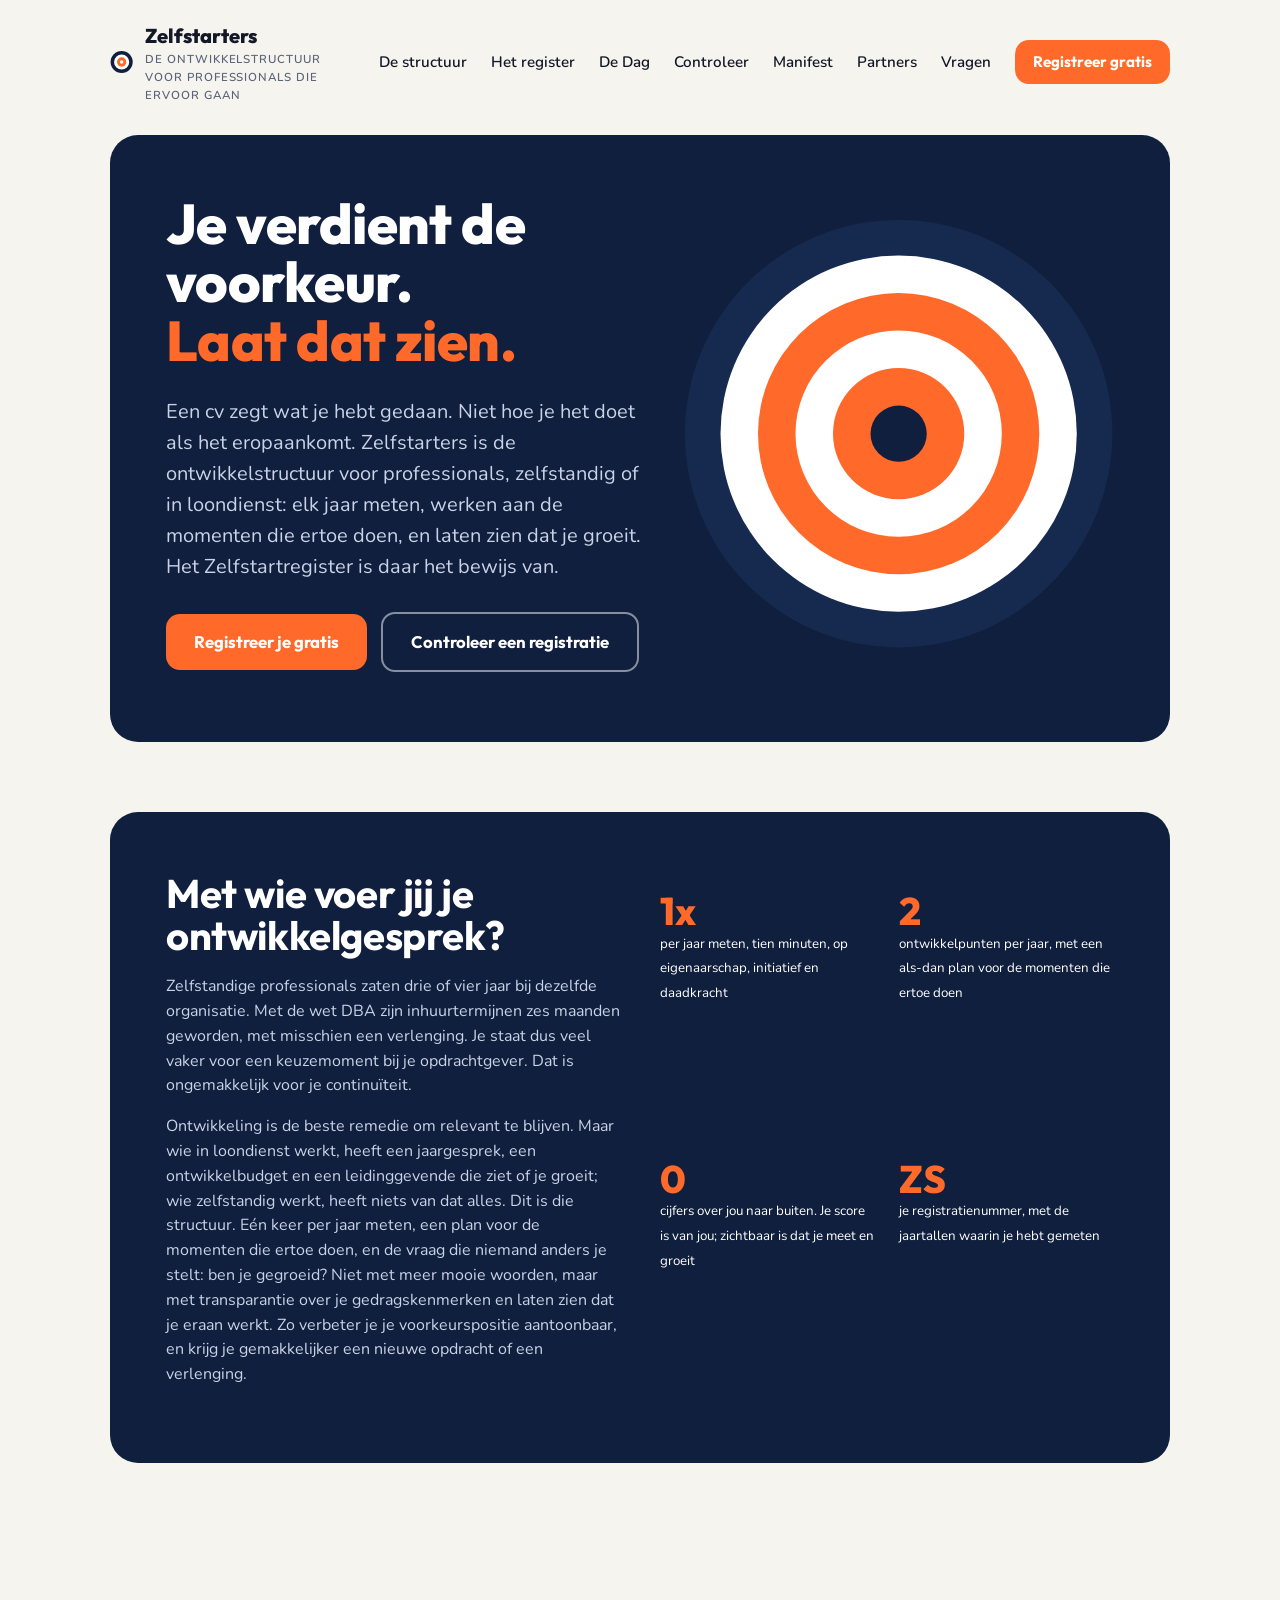
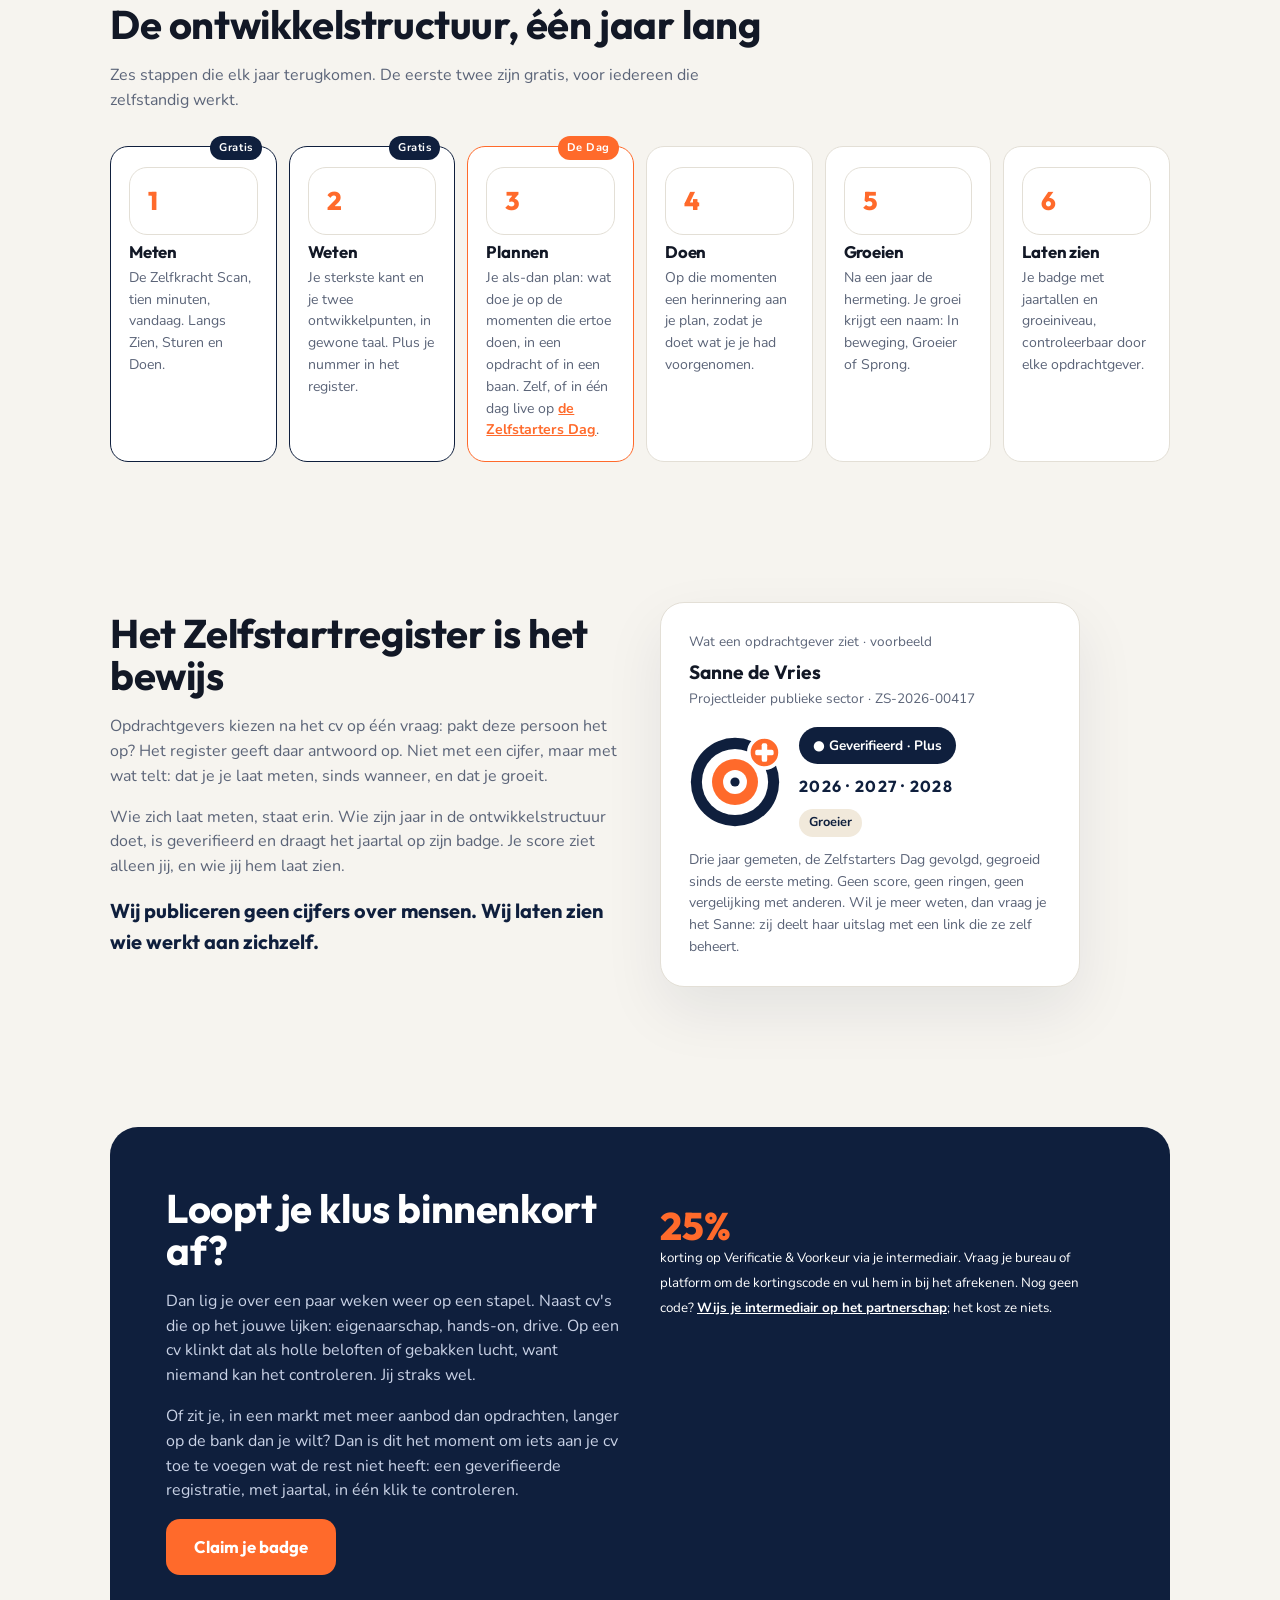
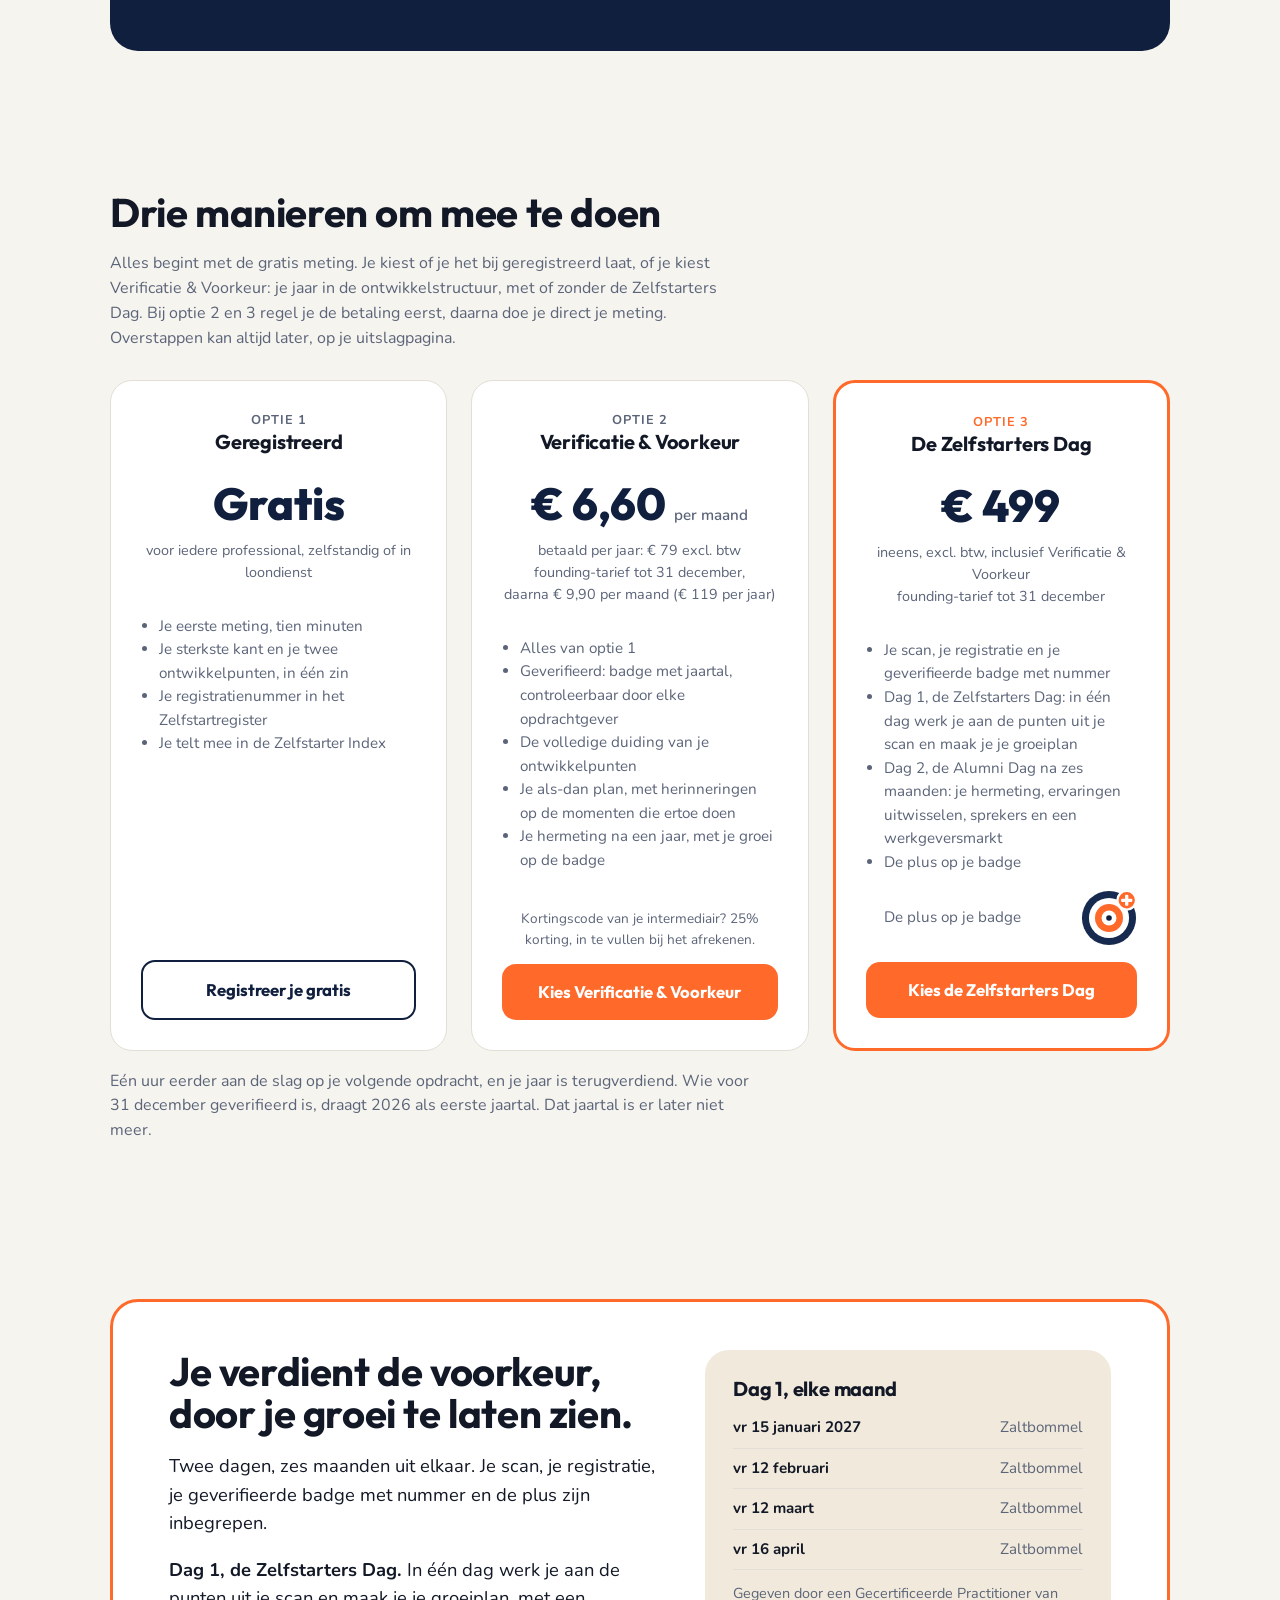
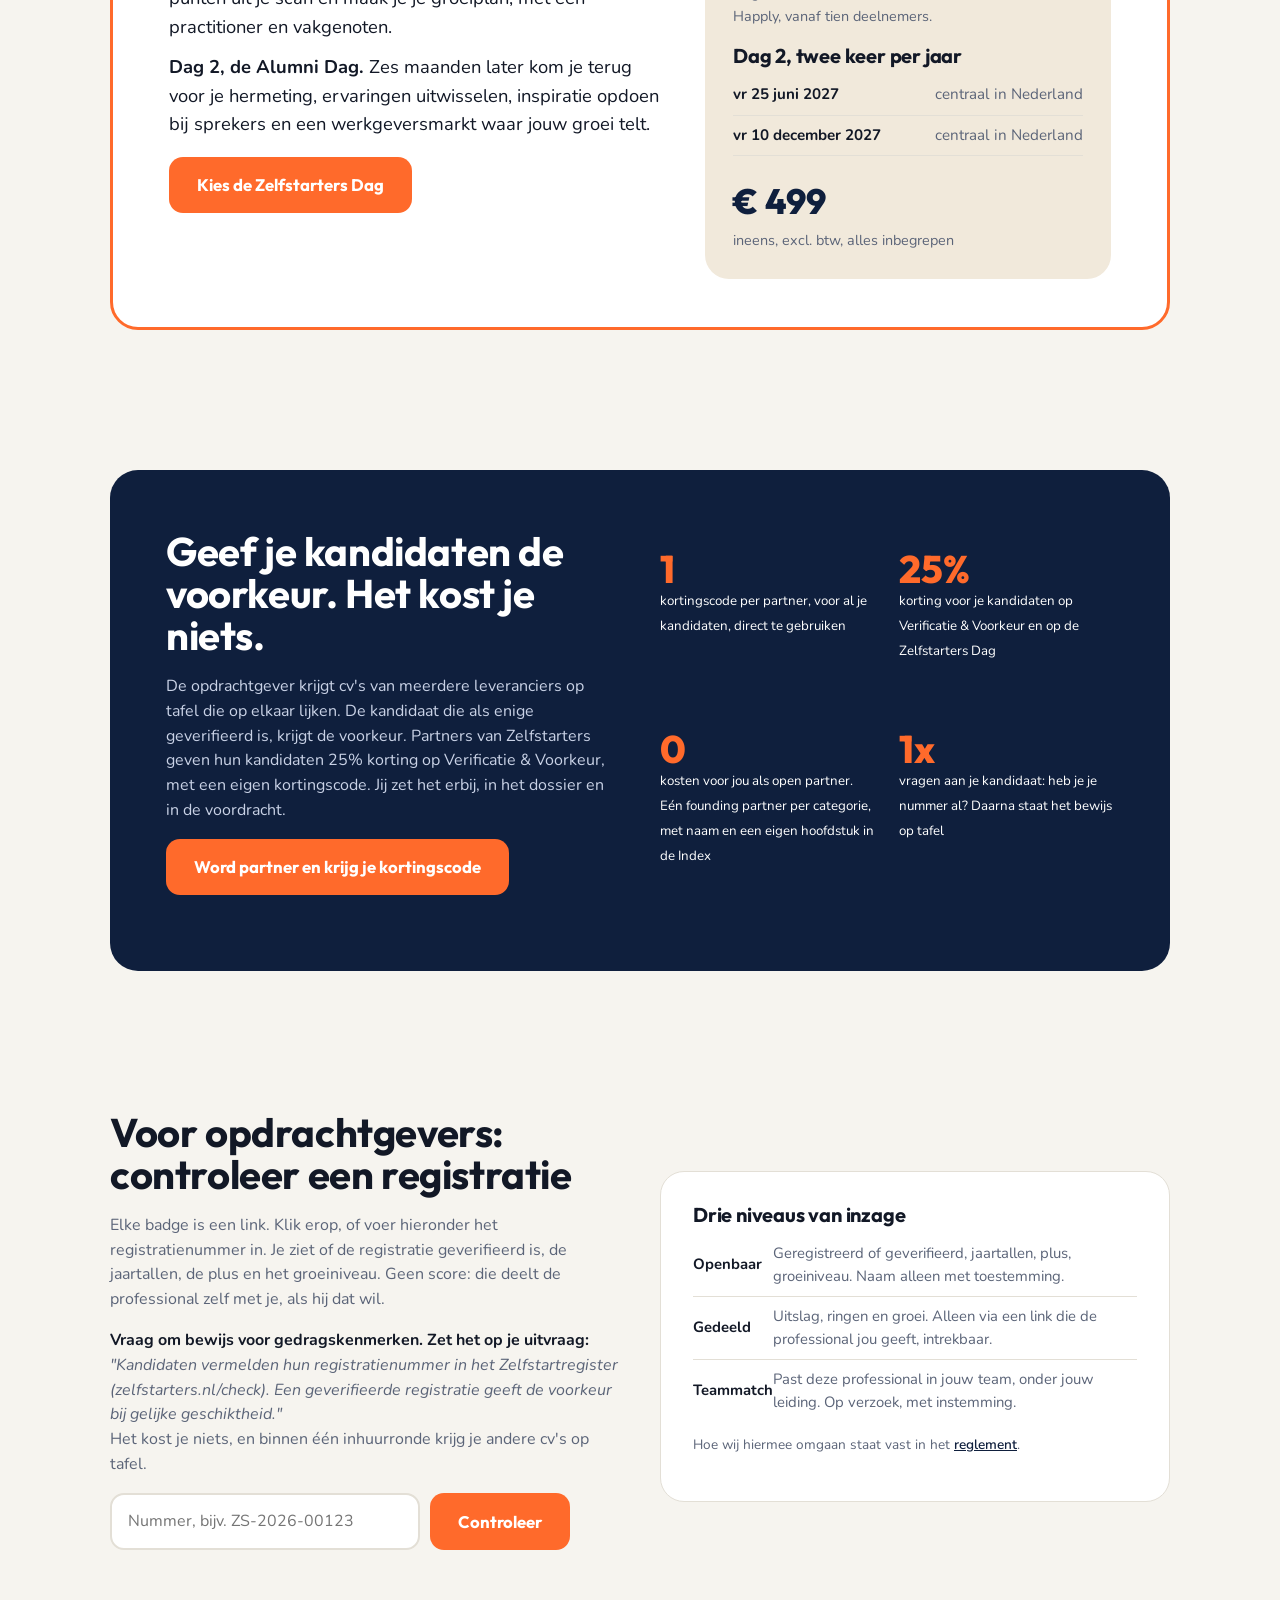
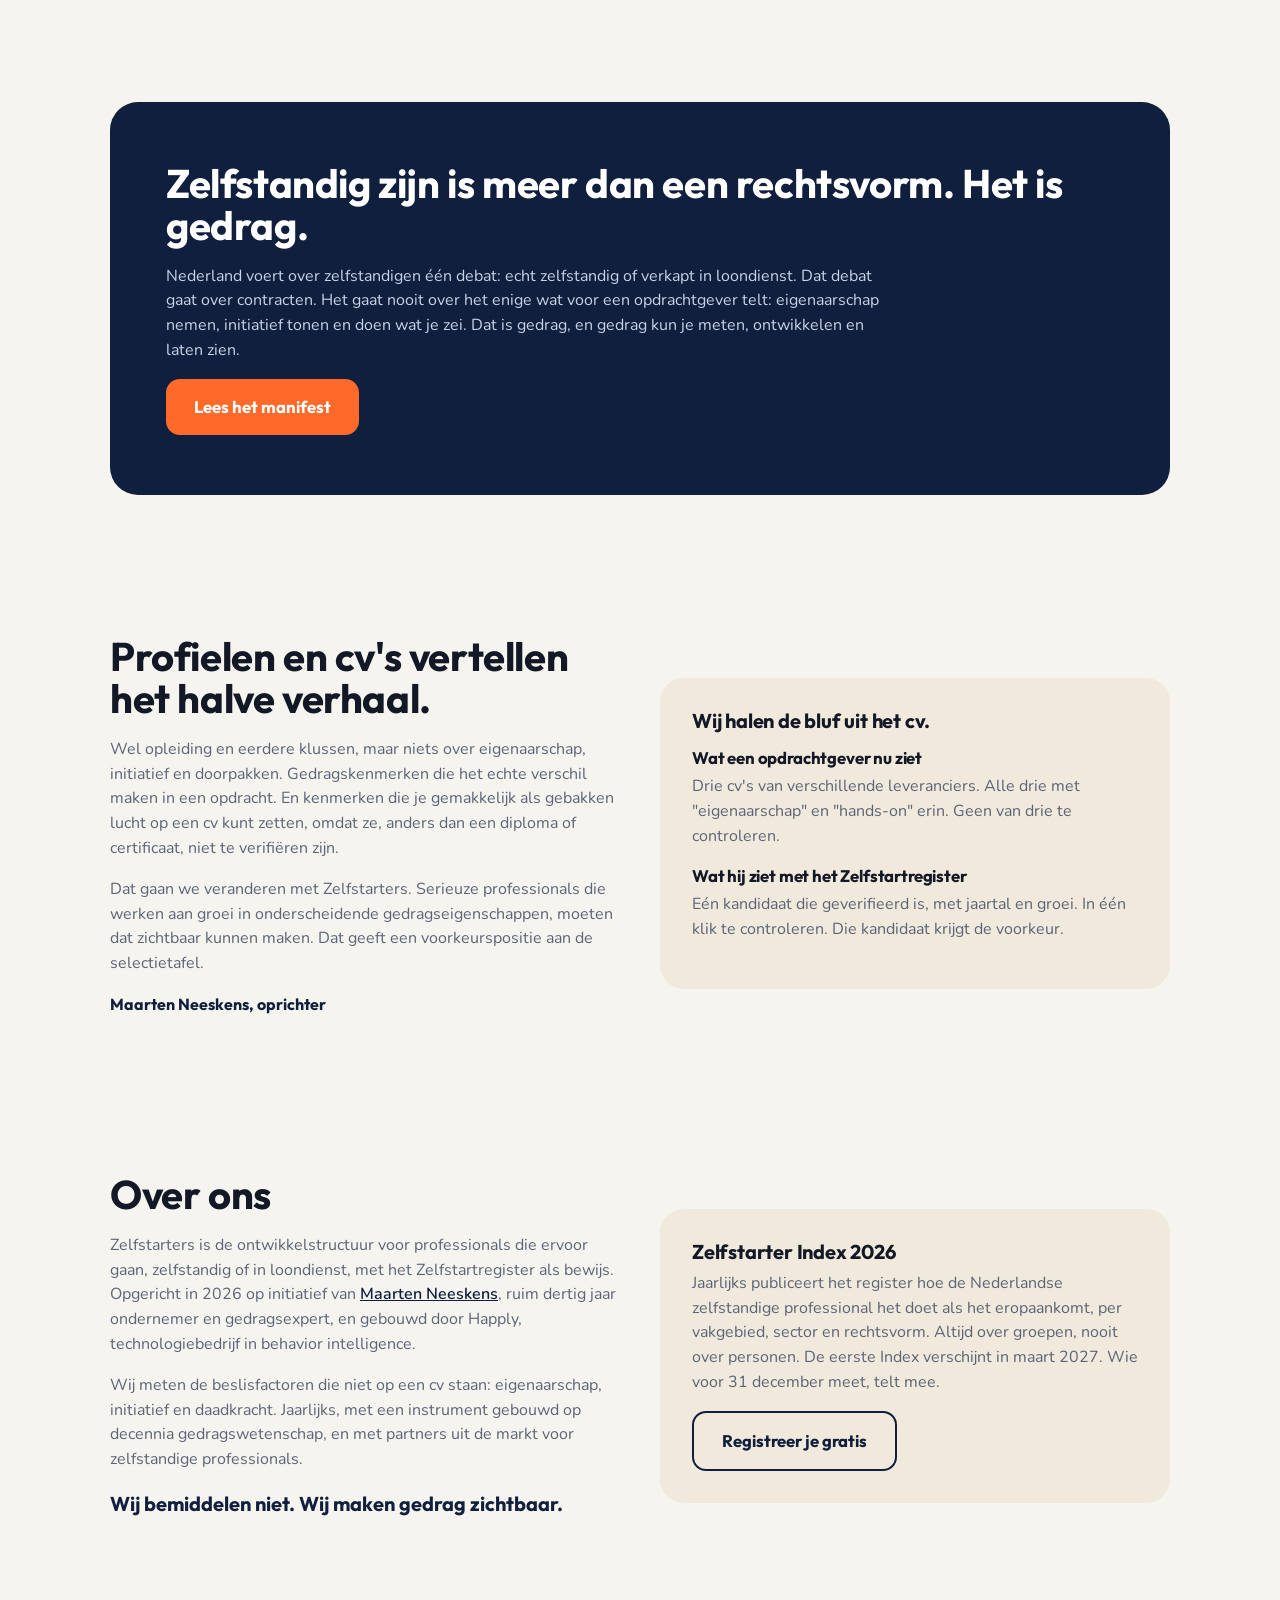
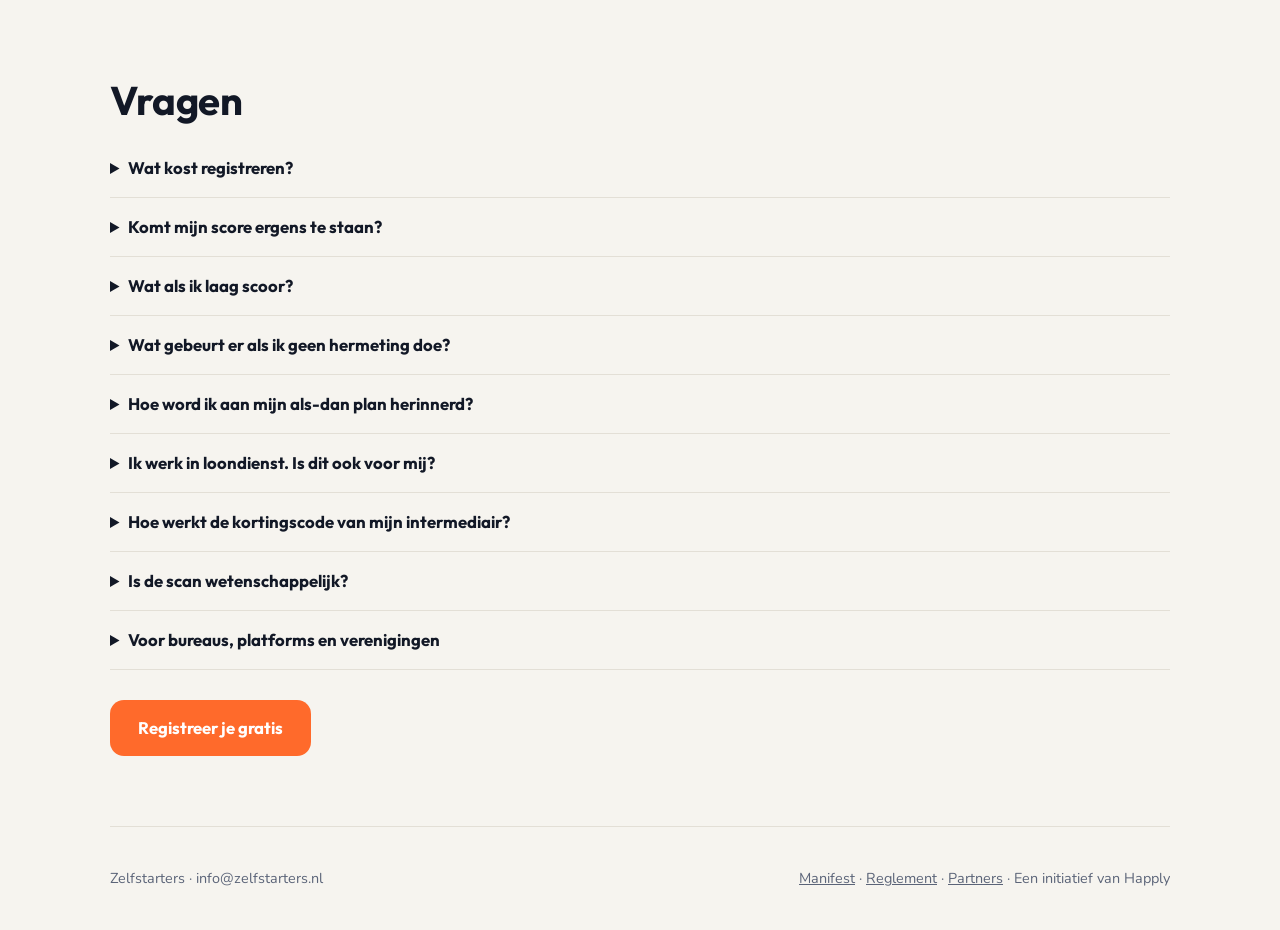
==== index.html @ 834005e0 "Korting alleen op Verificatie & Voorkeur Co-Authored-By: Claude Fable 5.1 <noreply@anthropic.com> Cl" ====
<!doctype html>
<html lang="nl">
<head>
<meta charset="utf-8">
<meta name="viewport" content="width=device-width, initial-scale=1">
<title>Zelfstarters · De ontwikkelstructuur voor professionals die ervoor gaan</title>
<meta name="description" content="Zelfstarters is de ontwikkelstructuur voor professionals, zelfstandig of in loondienst: elk jaar meten, werken aan de momenten die ertoe doen, en laten zien dat je groeit. Het Zelfstartregister is het bewijs.">
<link rel="icon" type="image/png" href="/icoon-256.png">
<link rel="apple-touch-icon" href="/icoon-256.png">
<meta property="og:type" content="website">
<meta property="og:url" content="https://zelfstarters.nl/">
<meta property="og:title" content="Je verdient de voorkeur. Laat dat zien.">
<meta property="og:description" content="Een cv zegt wat je hebt gedaan. Niet hoe je het doet als het eropaankomt. De ontwikkelstructuur voor zelfstandige professionals, met het Zelfstartregister als bewijs.">
<meta property="og:image" content="https://zelfstarters.nl/deelbeeld.png">
<meta property="og:image:width" content="1200">
<meta property="og:image:height" content="630">
<meta name="twitter:card" content="summary_large_image">
<link rel="preconnect" href="https://fonts.googleapis.com">
<link href="https://fonts.googleapis.com/css2?family=Outfit:wght@500;700;800&family=Nunito:wght@400;600;700&display=swap" rel="stylesheet">
<style>
:root{--navy:#0f1f3d;--navy-2:#16294f;--ink:#121826;--muted:#5b6478;--paper:#f6f4ef;--white:#fff;--orange:#ff6a2b;--orange-dark:#e2561c;--sand:#f1e9db;--line:#e3dfd6}
*{box-sizing:border-box}
body{margin:0;font-family:Nunito,system-ui,sans-serif;color:var(--ink);background:var(--paper);line-height:1.55}
h1,h2,h3{font-family:Outfit,system-ui,sans-serif;line-height:1.05;margin:0 0 .45em;letter-spacing:-.01em}
h1{font-size:clamp(2.6rem,6vw,4.6rem);font-weight:800}
h2{font-size:clamp(1.7rem,3.2vw,2.5rem);font-weight:700}
h3{font-size:1.25rem;font-weight:700}
p{margin:0 0 1em}
.wrap{max-width:1100px;margin:0 auto;padding:0 20px}
/* header */
header{display:flex;align-items:center;justify-content:space-between;padding:20px 0}
.brand{display:flex;align-items:center;gap:12px;text-decoration:none;color:var(--ink);font-family:Outfit,sans-serif;font-weight:800;font-size:1.25rem}
.brand small{display:block;font-family:Nunito,sans-serif;font-weight:600;font-size:.72rem;color:var(--muted);letter-spacing:.08em;text-transform:uppercase}
nav a{margin-left:24px;text-decoration:none;color:var(--ink);font-weight:600;font-size:.95rem}
.btn{display:inline-block;background:var(--orange);color:#fff;padding:15px 28px;border-radius:14px;text-decoration:none;font-weight:700;font-family:Outfit,sans-serif;font-size:1.05rem;transition:transform .1s}
.btn:hover{background:var(--orange-dark);transform:translateY(-1px)}
.btn.ghost{background:transparent;color:var(--navy);border:2px solid var(--navy)}
.btn.ghost:hover{background:var(--navy);color:#fff}
/* hero */
.hero{background:var(--navy);color:#fff;border-radius:28px;margin:10px 0 0;padding:70px 56px;display:grid;grid-template-columns:1.05fr .95fr;gap:40px;align-items:center;overflow:hidden;position:relative}
.hero .kicker{display:inline-block;color:var(--orange);font-weight:700;letter-spacing:.1em;text-transform:uppercase;font-size:.8rem;margin-bottom:18px}
.hero p.lead{font-size:1.25rem;color:#c9d2e6;max-width:520px}
.hero .btn.ghost{color:#fff;border-color:rgba(255,255,255,.5)}
.hero .btn.ghost:hover{background:#fff;color:var(--navy)}
.target{width:100%;max-width:460px;margin:0 auto;display:block;overflow:visible}
.target circle{transform-origin:230px 230px;animation:breathe 6s ease-in-out infinite}
.target .r2{animation-delay:.25s}.target .r3{animation-delay:.5s}.target .r4{animation-delay:.75s}.target .r5{animation-delay:1s}.target .r6{animation-delay:1.25s}
@keyframes breathe{0%,100%{transform:scale(.92)}50%{transform:scale(1)}}
@media(prefers-reduced-motion:reduce){.target circle{animation:none}}
/* rules */
section{padding:70px 0}
.rules{display:grid;grid-template-columns:repeat(3,1fr);gap:24px}
.rule{background:var(--white);border:1px solid var(--line);border-radius:20px;padding:28px}
.rule .n{font-family:Outfit,sans-serif;font-weight:800;color:var(--orange);font-size:2.2rem;line-height:1;margin-bottom:12px}
.muted{color:var(--muted)}
/* adas */
.adas{display:grid;grid-template-columns:1fr 1fr;gap:40px;align-items:center}
.adas .card{background:var(--sand);border-radius:24px;padding:32px}
.adas ol{padding-left:20px;margin:0}
.adas li{margin:10px 0}
/* profile */
.profile{background:var(--white);border:1px solid var(--line);border-radius:24px;padding:28px;max-width:420px;box-shadow:0 24px 60px rgba(15,31,61,.08)}
.profile .name{font-family:Outfit,sans-serif;font-weight:700;font-size:1.2rem}
.profile .label{font-size:.85rem;color:var(--muted)}
.score{font-family:Outfit,sans-serif;font-weight:800;font-size:3.6rem;color:var(--navy);line-height:1;margin:14px 0 2px}
.bar{display:grid;grid-template-columns:80px 1fr 36px;gap:10px;align-items:center;font-size:.9rem;margin:8px 0;font-weight:600}
.bar span.t{height:10px;border-radius:5px;background:#eee8dc;position:relative}
.bar span.t i{position:absolute;left:0;top:0;bottom:0;border-radius:5px;background:var(--orange)}
.stamp{margin-top:18px;display:inline-flex;align-items:center;gap:8px;background:var(--navy);color:#fff;padding:8px 14px;border-radius:999px;font-size:.85rem;font-weight:700}
.groei{display:grid;grid-template-columns:1fr 1fr;gap:16px;margin:16px 0 6px}
.groei .big{font-family:Outfit,sans-serif;font-weight:800;font-size:3.8rem;color:var(--orange);line-height:1}
.groei .sm{font-family:Outfit,sans-serif;font-weight:700;font-size:2rem;color:var(--navy);line-height:1;margin-top:14px}
.groei .label{display:block;margin-top:4px}
.delta{font-size:.8rem;font-weight:700;color:var(--orange);margin-left:6px}
.groeilijn{display:flex;align-items:flex-end;gap:6px;height:44px;margin:10px 0 4px}
.groeilijn i{flex:1;background:#eee8dc;border-radius:4px 4px 0 0;position:relative}
.groeilijn i.on{background:var(--orange)}
.groeilijn i span{position:absolute;top:-18px;left:0;right:0;text-align:center;font-size:.75rem;font-weight:700;color:var(--navy)}
.tier{display:inline-block;background:var(--sand);color:var(--navy);font-weight:700;font-size:.8rem;padding:4px 10px;border-radius:999px;margin-top:10px}
/* prices */
.prices{display:grid;grid-template-columns:repeat(3,1fr);gap:24px}
.price{background:var(--white);border:1px solid var(--line);border-radius:22px;padding:30px;text-align:center;display:flex;flex-direction:column}
.price.hi{border:3px solid var(--orange);position:relative}
.price.hi:before{content:"Start januari";position:absolute;top:-14px;left:50%;transform:translateX(-50%);background:var(--orange);color:#fff;font-size:.75rem;font-weight:700;padding:4px 12px;border-radius:999px;letter-spacing:.05em}
.price .amt{font-family:Outfit,sans-serif;font-weight:800;font-size:2.8rem;color:var(--navy);margin:8px 0 0}
.price .per{color:var(--muted);font-size:.9rem;margin-bottom:16px}
.price ul{text-align:left;padding-left:18px;color:var(--muted);font-size:.95rem;flex:1}
/* club */
.club{background:var(--navy);color:#fff;border-radius:28px;padding:60px 56px;display:grid;grid-template-columns:1fr 1fr;gap:40px}
.club h2{color:#fff}
.club p{color:#c9d2e6}
.stat{font-family:Outfit,sans-serif;font-weight:800;font-size:2.4rem;color:var(--orange);line-height:1}
.stat small{display:block;font-family:Nunito,sans-serif;font-weight:600;font-size:.9rem;color:#c9d2e6;margin-top:4px}
.stats{display:grid;grid-template-columns:1fr 1fr;gap:24px;margin-top:20px}
/* faq */
details{border-bottom:1px solid var(--line);padding:16px 0}
summary{cursor:pointer;font-weight:700;font-family:Outfit,sans-serif;font-size:1.05rem}
details p{color:var(--muted);margin-top:8px}
footer{padding:40px 0;color:var(--muted);font-size:.9rem;border-top:1px solid var(--line);display:flex;justify-content:space-between;flex-wrap:wrap;gap:12px}
@media(max-width:860px){.hero,.adas,.rules,.prices,.club{grid-template-columns:1fr}nav{display:none}.hero,.club{padding:40px 24px}}
</style>
<body>
<style>
nav{white-space:nowrap}
.brand small{max-width:360px}
.price.hi:before{display:none}
.two{align-items:start}
.hero h1{font-size:clamp(2.2rem,4.4vw,3.5rem)}
.stap{display:grid;grid-template-columns:repeat(6,1fr);gap:12px;margin-top:34px}
.stap div{background:var(--white);border:1px solid var(--line);border-radius:18px;padding:20px 18px;position:relative}
.stap div.gratis{border-color:var(--navy)}
.stap .n{font-family:Outfit,sans-serif;font-weight:800;color:var(--orange);font-size:1.6rem;line-height:1;margin-bottom:8px}
.stap h3{font-size:1.05rem;margin-bottom:6px}
.stap p{font-size:.88rem;color:var(--muted);margin:0}
.stap .tag{position:absolute;top:-11px;right:14px;background:var(--navy);color:#fff;font-size:.7rem;font-weight:700;padding:3px 9px;border-radius:999px;letter-spacing:.05em}
.stap .tag.plus{background:var(--orange)}
.stap div.plusrand{border-color:var(--orange)}
.plusclass{background:var(--white);border:3px solid var(--orange);border-radius:28px;padding:48px 56px;display:grid;grid-template-columns:1.1fr .9fr;gap:40px;align-items:start}
.plusclass ol{padding-left:20px;margin:0}
.plusclass li{margin:8px 0}
.datum{display:flex;justify-content:space-between;padding:8px 0;border-bottom:1px solid var(--line);font-size:.95rem}
@media(max-width:860px){.plusclass{grid-template-columns:1fr;padding:32px 24px}}
.jaar{font-family:Outfit,sans-serif;font-weight:700;color:var(--navy);letter-spacing:.08em;margin-top:10px}
.two{display:grid;grid-template-columns:1fr 1.2fr;gap:24px;max-width:900px;margin-top:30px}
@media(max-width:860px){.stap{grid-template-columns:1fr 1fr}.two{grid-template-columns:1fr}}
@media(max-width:480px){.stap{grid-template-columns:1fr}}
</style>
<div class="wrap">
<header>
  <a class="brand" href="#">
    <svg width="40" height="40" viewBox="0 0 40 40" aria-hidden="true"><circle cx="20" cy="20" r="19" fill="#0f1f3d"/><circle cx="20" cy="20" r="13" fill="#fff"/><circle cx="20" cy="20" r="8" fill="#ff6a2b"/><circle cx="20" cy="20" r="3" fill="#fff"/></svg>
    <span>Zelfstarters<small>De ontwikkelstructuur voor professionals die ervoor gaan</small></span>
  </a>
  <nav><a href="#structuur">De structuur</a><a href="#register">Het register</a><a href="#dag">De Dag</a><a href="#check">Controleer</a><a href="/manifest">Manifest</a><a href="/partners">Partners</a><a href="#vragen">Vragen</a><a class="btn" href="#start" style="padding:10px 18px;font-size:.95rem;margin-left:24px">Registreer gratis</a></nav>
</header>

<section class="hero" style="padding-top:60px">
  <div>
    <h1>Je verdient de voorkeur.<br><span style="color:var(--orange)">Laat dat zien.</span></h1>
    <p class="lead">Een cv zegt wat je hebt gedaan. Niet hoe je het doet als het eropaankomt. Zelfstarters is de ontwikkelstructuur voor professionals, zelfstandig of in loondienst: elk jaar meten, werken aan de momenten die ertoe doen, en laten zien dat je groeit. Het Zelfstartregister is daar het bewijs van.</p>
    <a class="btn" href="#start">Registreer je gratis</a>
    <a class="btn ghost" href="#check" style="margin:10px 0 0 10px">Controleer een registratie</a>
  </div>
  <svg class="target" viewBox="0 0 460 460" aria-label="Een groot doel dat ademt">
    <g class="breathe">
      <circle class="r1" cx="230" cy="230" r="228" fill="#16294f"/>
      <circle class="r2" cx="230" cy="230" r="190" fill="#fff"/>
      <circle class="r3" cx="230" cy="230" r="150" fill="#ff6a2b"/>
      <circle class="r4" cx="230" cy="230" r="110" fill="#fff"/>
      <circle class="r5" cx="230" cy="230" r="70" fill="#ff6a2b"/>
      <circle class="r6" cx="230" cy="230" r="30" fill="#0f1f3d"/>
    </g>
  </svg>
</section>

<section>
  <div class="club">
    <div>
      <h2>Met wie voer jij je ontwikkelgesprek?</h2>
      <p>Zelfstandige professionals zaten drie of vier jaar bij dezelfde organisatie. Met de wet DBA zijn inhuurtermijnen zes maanden geworden, met misschien een verlenging. Je staat dus veel vaker voor een keuzemoment bij je opdrachtgever. Dat is ongemakkelijk voor je continuïteit.</p>
      <p>Ontwikkeling is de beste remedie om relevant te blijven. Maar wie in loondienst werkt, heeft een jaargesprek, een ontwikkelbudget en een leidinggevende die ziet of je groeit; wie zelfstandig werkt, heeft niets van dat alles. Dit is die structuur. Eén keer per jaar meten, een plan voor de momenten die ertoe doen, en de vraag die niemand anders je stelt: ben je gegroeid? Niet met meer mooie woorden, maar met transparantie over je gedragskenmerken en laten zien dat je eraan werkt. Zo verbeter je je voorkeurspositie aantoonbaar, en krijg je gemakkelijker een nieuwe opdracht of een verlenging.</p>
    </div>
    <div class="stats">
      <div><div class="stat">1x</div><small>per jaar meten, tien minuten, op eigenaarschap, initiatief en daadkracht</small></div>
      <div><div class="stat">2</div><small>ontwikkelpunten per jaar, met een als-dan plan voor de momenten die ertoe doen</small></div>
      <div><div class="stat">0</div><small>cijfers over jou naar buiten. Je score is van jou; zichtbaar is dat je meet en groeit</small></div>
      <div><div class="stat">ZS</div><small>je registratienummer, met de jaartallen waarin je hebt gemeten</small></div>
    </div>
  </div>
</section>

<section id="structuur">
  <h2>De ontwikkelstructuur, één jaar lang</h2>
  <p class="muted" style="max-width:640px">Zes stappen die elk jaar terugkomen. De eerste twee zijn gratis, voor iedereen die zelfstandig werkt.</p>
  <div class="stap">
    <div class="gratis"><span class="tag">Gratis</span><div class="n">1</div><h3>Meten</h3><p>De Zelfkracht Scan, tien minuten, vandaag. Langs Zien, Sturen en Doen.</p></div>
    <div class="gratis"><span class="tag">Gratis</span><div class="n">2</div><h3>Weten</h3><p>Je sterkste kant en je twee ontwikkelpunten, in gewone taal. Plus je nummer in het register.</p></div>
    <div class="plusrand"><span class="tag plus">De Dag</span><div class="n">3</div><h3>Plannen</h3><p>Je als-dan plan: wat doe je op de momenten die ertoe doen, in een opdracht of in een baan. Zelf, of in één dag live op <a href="#dag" style="color:var(--orange);font-weight:700">de Zelfstarters Dag</a>.</p></div>
    <div><div class="n">4</div><h3>Doen</h3><p>Op die momenten een herinnering aan je plan, zodat je doet wat je je had voorgenomen.</p></div>
    <div><div class="n">5</div><h3>Groeien</h3><p>Na een jaar de hermeting. Je groei krijgt een naam: In beweging, Groeier of Sprong.</p></div>
    <div><div class="n">6</div><h3>Laten zien</h3><p>Je badge met jaartallen en groeiniveau, controleerbaar door elke opdrachtgever.</p></div>
  </div>
</section>

<section id="register">
  <div class="adas">
    <div>
      <h2>Het Zelfstartregister is het bewijs</h2>
      <p class="muted">Opdrachtgevers kiezen na het cv op één vraag: pakt deze persoon het op? Het register geeft daar antwoord op. Niet met een cijfer, maar met wat telt: dat je je laat meten, sinds wanneer, en dat je groeit.</p>
      <p class="muted">Wie zich laat meten, staat erin. Wie zijn jaar in de ontwikkelstructuur doet, is geverifieerd en draagt het jaartal op zijn badge. Je score ziet alleen jij, en wie jij hem laat zien.</p>
      <p style="font-family:Outfit,sans-serif;font-weight:700;font-size:1.25rem;color:var(--navy)">Wij publiceren geen cijfers over mensen. Wij laten zien wie werkt aan zichzelf.</p>
    </div>
    <div class="profile">
      <div class="label">Wat een opdrachtgever ziet · voorbeeld</div>
      <div class="name" style="margin-top:6px">Sanne de Vries</div>
      <div class="label">Projectleider publieke sector · ZS-2026-00417</div>
      <div style="display:flex;align-items:center;gap:18px;margin:18px 0 6px">
        <svg width="92" height="92" viewBox="0 0 100 100"><circle cx="50" cy="50" r="48" fill="#0f1f3d"/><circle cx="50" cy="50" r="36" fill="#fff"/><circle cx="50" cy="50" r="25" fill="#ff6a2b"/><circle cx="50" cy="50" r="13" fill="#fff"/><circle cx="50" cy="50" r="5" fill="#0f1f3d"/><circle cx="82" cy="18" r="17" fill="#ff6a2b" stroke="#fff" stroke-width="4"/><rect x="79" y="8" width="6" height="20" rx="2" fill="#fff"/><rect x="72" y="15" width="20" height="6" rx="2" fill="#fff"/></svg>
        <div>
          <div class="stamp" style="margin:0">● Geverifieerd · Plus</div>
          <div class="jaar">2026 · 2027 · 2028</div>
          <span class="tier">Groeier</span>
        </div>
      </div>
      <p class="muted" style="font-size:.88rem;margin:12px 0 0">Drie jaar gemeten, de Zelfstarters Dag gevolgd, gegroeid sinds de eerste meting. Geen score, geen ringen, geen vergelijking met anderen. Wil je meer weten, dan vraag je het Sanne: zij deelt haar uitslag met een link die ze zelf beheert.</p>
    </div>
  </div>
</section>

<section id="moment">
  <div class="club">
    <div>
      <h2>Loopt je klus binnenkort af?</h2>
      <p>Dan lig je over een paar weken weer op een stapel. Naast cv's die op het jouwe lijken: eigenaarschap, hands-on, drive. Op een cv klinkt dat als holle beloften of gebakken lucht, want niemand kan het controleren. Jij straks wel.</p>
      <p>Of zit je, in een markt met meer aanbod dan opdrachten, langer op de bank dan je wilt? Dan is dit het moment om iets aan je cv toe te voegen wat de rest niet heeft: een geverifieerde registratie, met jaartal, in één klik te controleren.</p>
      <p><a class="btn" href="https://scan.happly.nl/zelfstarters?keuze=jaar" data-scan>Claim je badge</a></p>
    </div>
    <div class="stats" style="grid-template-columns:1fr">
      <div><div class="stat">25%</div><small>korting op Verificatie &amp; Voorkeur via je intermediair. Vraag je bureau of platform om de kortingscode en vul hem in bij het afrekenen. Nog geen code? <a href="/partners" style="color:#fff;font-weight:700;text-decoration:underline">Wijs je intermediair op het partnerschap</a>; het kost ze niets.</small></div>
    </div>
  </div>
</section>

<section id="start">
  <h2>Drie manieren om mee te doen</h2>
  <p class="muted" style="max-width:640px">Alles begint met de gratis meting. Je kiest of je het bij geregistreerd laat, of je kiest Verificatie &amp; Voorkeur: je jaar in de ontwikkelstructuur, met of zonder de Zelfstarters Dag. Bij optie 2 en 3 regel je de betaling eerst, daarna doe je direct je meting. Overstappen kan altijd later, op je uitslagpagina.</p>
  <div class="prices" style="margin-top:30px">
    <div class="price">
      <div class="muted" style="font-size:.8rem;letter-spacing:.08em;text-transform:uppercase;font-weight:700">Optie 1</div>
      <h3>Geregistreerd</h3><div class="amt">Gratis</div><div class="per">voor iedere professional, zelfstandig of in loondienst</div>
      <ul><li>Je eerste meting, tien minuten</li><li>Je sterkste kant en je twee ontwikkelpunten, in één zin</li><li>Je registratienummer in het Zelfstartregister</li><li>Je telt mee in de Zelfstarter Index</li></ul>
      <a class="btn ghost" href="https://scan.happly.nl/zelfstarters" data-scan>Registreer je gratis</a>
    </div>
    <div class="price">
      <div class="muted" style="font-size:.8rem;letter-spacing:.08em;text-transform:uppercase;font-weight:700">Optie 2</div>
      <h3>Verificatie &amp; Voorkeur</h3><div class="amt">€ 6,60 <small style="font-family:Nunito,system-ui,sans-serif;font-weight:600;font-size:.95rem;color:var(--muted)">per maand</small></div><div class="per">betaald per jaar: € 79 excl. btw<br>founding-tarief tot 31 december,<br>daarna € 9,90 per maand (€ 119 per jaar)</div>
      <ul><li>Alles van optie 1</li><li>Geverifieerd: badge met jaartal, controleerbaar door elke opdrachtgever</li><li>De volledige duiding van je ontwikkelpunten</li><li>Je als-dan plan, met herinneringen op de momenten die ertoe doen</li><li>Je hermeting na een jaar, met je groei op de badge</li></ul>
      <div class="muted" style="font-size:.85rem;margin:-6px 0 14px">Kortingscode van je intermediair? 25% korting, in te vullen bij het afrekenen.</div>
      <a class="btn" href="https://scan.happly.nl/zelfstarters?keuze=jaar" data-scan>Kies Verificatie &amp; Voorkeur</a>
    </div>
    <div class="price hi">
      <div class="muted" style="font-size:.8rem;letter-spacing:.08em;text-transform:uppercase;font-weight:700;color:var(--orange)">Optie 3</div>
      <h3>De Zelfstarters Dag</h3><div class="amt">€ 499</div><div class="per">ineens, excl. btw, inclusief Verificatie &amp; Voorkeur<br>founding-tarief tot 31 december</div>
      <ul><li>Je scan, je registratie en je geverifieerde badge met nummer</li><li>Dag 1, de Zelfstarters Dag: in één dag werk je aan de punten uit je scan en maak je je groeiplan</li><li>Dag 2, de Alumni Dag na zes maanden: je hermeting, ervaringen uitwisselen, sprekers en een werkgeversmarkt</li><li>De plus op je badge</li></ul><div style="display:flex;align-items:center;gap:14px;margin:0 0 16px;text-align:left"><div style="flex:1;color:var(--muted);font-size:.95rem;padding-left:18px">De plus op je badge</div><svg width="56" height="56" viewBox="0 0 120 120" style="flex:none"><circle cx="60" cy="60" r="58" fill="#16294f"/><circle cx="60" cy="60" r="43" fill="#fff"/><circle cx="60" cy="60" r="30" fill="#ff6a2b"/><circle cx="60" cy="60" r="16" fill="#fff"/><circle cx="60" cy="60" r="6" fill="#0f1f3d"/><circle cx="98" cy="22" r="20" fill="#ff6a2b" stroke="#fff" stroke-width="5"/><rect x="94.5" y="10" width="7" height="24" rx="2.5" fill="#fff"/><rect x="86" y="18.5" width="24" height="7" rx="2.5" fill="#fff"/></svg></div>
      <a class="btn" href="https://scan.happly.nl/zelfstarters?keuze=plus" data-scan>Kies de Zelfstarters Dag</a>
    </div>
  </div>
  <p class="muted" style="margin-top:18px;max-width:640px">Eén uur eerder aan de slag op je volgende opdracht, en je jaar is terugverdiend. Wie voor 31 december geverifieerd is, draagt 2026 als eerste jaartal. Dat jaartal is er later niet meer.</p>
</section>

<section id="dag">
  <div class="plusclass">
    <div>
      <h2>Je verdient de voorkeur, door je groei te laten zien.</h2>
      <p style="font-size:1.15rem;margin:18px 0">Twee dagen, zes maanden uit elkaar. Je scan, je registratie, je geverifieerde badge met nummer en de plus zijn inbegrepen.</p>
      <p style="font-size:1.15rem;margin:0 0 12px"><b>Dag 1, de Zelfstarters Dag.</b> In één dag werk je aan de punten uit je scan en maak je je groeiplan, met een practitioner en vakgenoten.</p>
      <p style="font-size:1.15rem;margin:0 0 18px"><b>Dag 2, de Alumni Dag.</b> Zes maanden later kom je terug voor je hermeting, ervaringen uitwisselen, inspiratie opdoen bij sprekers en een werkgeversmarkt waar jouw groei telt.</p>
      <a class="btn" href="https://scan.happly.nl/zelfstarters?keuze=plus" data-scan>Kies de Zelfstarters Dag</a>
    </div>
    <div class="card" style="background:var(--sand);border-radius:24px;padding:28px">
      <h3>Dag 1, elke maand</h3>
      <div class="datum"><span><b>vr 15 januari 2027</b></span><span class="muted">Zaltbommel</span></div>
      <div class="datum"><span><b>vr 12 februari</b></span><span class="muted">Zaltbommel</span></div>
      <div class="datum"><span><b>vr 12 maart</b></span><span class="muted">Zaltbommel</span></div>
      <div class="datum"><span><b>vr 16 april</b></span><span class="muted">Zaltbommel</span></div>
      <p class="muted" style="font-size:.9rem;margin:12px 0 0">Gegeven door een Gecertificeerde Practitioner van Happly, vanaf tien deelnemers.</p>
      <h3 style="margin-top:18px">Dag 2, twee keer per jaar</h3>
      <div class="datum"><span><b>vr 25 juni 2027</b></span><span class="muted">centraal in Nederland</span></div>
      <div class="datum"><span><b>vr 10 december 2027</b></span><span class="muted">centraal in Nederland</span></div>
      <div style="font-family:Outfit,sans-serif;font-weight:800;font-size:2.2rem;color:var(--navy);margin-top:18px">€ 499</div>
      <div class="muted" style="font-size:.9rem">ineens, excl. btw, alles inbegrepen</div>
    </div>
  </div>
</section>

<section id="intermediairs">
  <div class="club">
    <div>
      <h2>Geef je kandidaten de voorkeur. Het kost je niets.</h2>
      <p>De opdrachtgever krijgt cv's van meerdere leveranciers op tafel die op elkaar lijken. De kandidaat die als enige geverifieerd is, krijgt de voorkeur. Partners van Zelfstarters geven hun kandidaten 25% korting op Verificatie &amp; Voorkeur, met een eigen kortingscode. Jij zet het erbij, in het dossier en in de voordracht.</p>
      <p><a class="btn" href="/partners">Word partner en krijg je kortingscode</a></p>
    </div>
    <div class="stats">
      <div><div class="stat">1</div><small>kortingscode per partner, voor al je kandidaten, direct te gebruiken</small></div>
      <div><div class="stat">25%</div><small>korting voor je kandidaten op Verificatie &amp; Voorkeur en op de Zelfstarters Dag</small></div>
      <div><div class="stat">0</div><small>kosten voor jou als open partner. Eén founding partner per categorie, met naam en een eigen hoofdstuk in de Index</small></div>
      <div><div class="stat">1x</div><small>vragen aan je kandidaat: heb je je nummer al? Daarna staat het bewijs op tafel</small></div>
    </div>
  </div>
</section>

<section id="check">
  <div class="adas">
    <div>
      <h2>Voor opdrachtgevers: controleer een registratie</h2>
      <p class="muted">Elke badge is een link. Klik erop, of voer hieronder het registratienummer in. Je ziet of de registratie geverifieerd is, de jaartallen, de plus en het groeiniveau. Geen score: die deelt de professional zelf met je, als hij dat wil.</p>
      <p class="muted"><b style="color:var(--ink)">Vraag om bewijs voor gedragskenmerken. Zet het op je uitvraag:</b><br><em>"Kandidaten vermelden hun registratienummer in het Zelfstartregister (zelfstarters.nl/check). Een geverifieerde registratie geeft de voorkeur bij gelijke geschiktheid."</em><br>Het kost je niets, en binnen één inhuurronde krijg je andere cv's op tafel.</p>
      <form id="checkform" style="display:flex;gap:10px;max-width:460px;margin-top:10px">
        <input type="text" id="checkq" placeholder="Nummer, bijv. ZS-2026-00123" style="flex:1;padding:14px 16px;border:2px solid var(--line);border-radius:14px;font:inherit;font-size:1rem">
        <button class="btn" style="border:0;cursor:pointer" type="submit">Controleer</button>
      </form>
      <div id="checkuit" class="muted" style="font-size:.95rem;margin-top:12px"></div>
      <script>
      // zelfstarters.nl/?code=KNAB-42: de kortingscode van een partner gaat mee naar de registratie.
      (function(){
        const code = (new URLSearchParams(location.search).get("code") || "").trim().toUpperCase();
        if (!code) return;
        document.querySelectorAll("a[data-scan]").forEach(a => { const u = new URL(a.href); u.searchParams.set("code", code); a.href = u.toString(); });
        const m = document.getElementById("moment");
        if (m){ const b = document.createElement("div"); b.className = "muted"; b.style.cssText = "background:#fff7f3;border:2px solid var(--orange);border-radius:14px;padding:12px 16px;margin-bottom:18px;color:var(--ink)"; b.innerHTML = "Je komt via een partner van Zelfstarters. Kortingscode <b>" + code.replace(/[^A-Z0-9-]/g, "") + "</b> staat klaar: 25% korting op Verificatie &amp; Voorkeur, al ingevuld als je kiest."; m.prepend(b); }
      })();
      // zelfstarters.nl/check?nummer=ZS-2026-00001 opent de controle met het nummer ingevuld.
      (function(){
        const nr = new URLSearchParams(location.search).get("nummer");
        if (location.pathname.replace(/\/$/, "") === "/check" || nr){
          if (nr) document.getElementById("checkq").value = nr.toUpperCase();
          setTimeout(function(){ document.getElementById("check").scrollIntoView(); if (nr) document.getElementById("checkform").requestSubmit(); }, 50);
        }
      })();
      document.getElementById("checkform").addEventListener("submit", async function(e){
        e.preventDefault();
        const q = document.getElementById("checkq").value.trim(); const uit = document.getElementById("checkuit");
        if (!q) return; uit.textContent = "Even kijken";
        try{
          const r = await fetch("https://scan.happly.nl/api/zelfstarters-check?q=" + encodeURIComponent(q));
          const d = await r.json();
          if (!d.gevonden){ uit.textContent = "Geen registratie gevonden. Controleer het nummer of de exacte naam."; return; }
          const kop = d.toestand === "geldig" ? (d.plus ? "Geverifieerd · Plus" : "Geverifieerd") : d.toestand === "geregistreerd" ? "Geregistreerd, nog niet geverifieerd" : d.toestand === "niet actief" ? "Niet actief" : "Wacht op de eerste meting";
          const kleur = d.geldig ? "var(--navy)" : (d.toestand === "geregistreerd" ? "var(--muted)" : "#b23b0a");
          uit.innerHTML = '<b style="color:' + kleur + '">' + kop + '</b> · ' + d.nummer + (d.naam ? " · " + d.naam : "") + (d.meetjaren && d.meetjaren.length ? " · " + d.meetjaren.join(" · ") : "") + ' · <a href="' + d.pagina + '" style="color:var(--navy)">bekijk</a>';
        }catch(err){ uit.textContent = "De controle is even niet bereikbaar. Probeer het zo nog eens."; }
      });
      </script>
    </div>
    <div class="card" style="background:var(--white);border:1px solid var(--line)">
      <h3>Drie niveaus van inzage</h3>
      <table style="border-collapse:collapse;width:100%;font-size:.93rem">
        <tr><td style="padding:8px 0;border-bottom:1px solid var(--line)"><b>Openbaar</b></td><td style="padding:8px 0;border-bottom:1px solid var(--line)" class="muted">Geregistreerd of geverifieerd, jaartallen, plus, groeiniveau. Naam alleen met toestemming.</td></tr>
        <tr><td style="padding:8px 0;border-bottom:1px solid var(--line)"><b>Gedeeld</b></td><td style="padding:8px 0;border-bottom:1px solid var(--line)" class="muted">Uitslag, ringen en groei. Alleen via een link die de professional jou geeft, intrekbaar.</td></tr>
        <tr><td style="padding:8px 0"><b>Teammatch</b></td><td style="padding:8px 0" class="muted">Past deze professional in jouw team, onder jouw leiding. Op verzoek, met instemming.</td></tr>
      </table>
      <p class="muted" style="font-size:.85rem;margin-top:12px">Hoe wij hiermee omgaan staat vast in het <a href="/reglement" style="color:var(--navy);font-weight:600">reglement</a>.</p>
    </div>
  </div>
</section>

<section>
  <div class="club" style="grid-template-columns:1fr">
    <div>
      <h2>Zelfstandig zijn is meer dan een rechtsvorm. Het is gedrag.</h2>
      <p style="max-width:720px">Nederland voert over zelfstandigen één debat: echt zelfstandig of verkapt in loondienst. Dat debat gaat over contracten. Het gaat nooit over het enige wat voor een opdrachtgever telt: eigenaarschap nemen, initiatief tonen en doen wat je zei. Dat is gedrag, en gedrag kun je meten, ontwikkelen en laten zien.</p>
      <a class="btn" href="/manifest">Lees het manifest</a>
    </div>
  </div>
</section>

<section id="waarom">
  <div class="adas">
    <div>
      <h2>Profielen en cv's vertellen het halve verhaal.</h2>
      <p class="muted">Wel opleiding en eerdere klussen, maar niets over eigenaarschap, initiatief en doorpakken. Gedragskenmerken die het echte verschil maken in een opdracht. En kenmerken die je gemakkelijk als gebakken lucht op een cv kunt zetten, omdat ze, anders dan een diploma of certificaat, niet te verifiëren zijn.</p>
      <p class="muted">Dat gaan we veranderen met Zelfstarters. Serieuze professionals die werken aan groei in onderscheidende gedragseigenschappen, moeten dat zichtbaar kunnen maken. Dat geeft een voorkeurspositie aan de selectietafel.</p>
      <p style="font-family:Outfit,sans-serif;font-weight:700;color:var(--navy)">Maarten Neeskens, oprichter</p>
    </div>
    <div class="card">
      <h3>Wij halen de bluf uit het cv.</h3>
      <h3 style="margin-top:18px;font-size:1.05rem">Wat een opdrachtgever nu ziet</h3>
      <p class="muted">Drie cv's van verschillende leveranciers. Alle drie met "eigenaarschap" en "hands-on" erin. Geen van drie te controleren.</p>
      <h3 style="margin-top:18px;font-size:1.05rem">Wat hij ziet met het Zelfstartregister</h3>
      <p class="muted">Eén kandidaat die geverifieerd is, met jaartal en groei. In één klik te controleren. Die kandidaat krijgt de voorkeur.</p>
    </div>
  </div>
</section>

<section id="over">
  <div class="adas">
    <div>
      <h2>Over ons</h2>
      <p class="muted">Zelfstarters is de ontwikkelstructuur voor professionals die ervoor gaan, zelfstandig of in loondienst, met het Zelfstartregister als bewijs. Opgericht in 2026 op initiatief van <a href="https://www.linkedin.com/in/maartenneeskens" style="color:var(--navy);font-weight:600">Maarten Neeskens</a>, ruim dertig jaar ondernemer en gedragsexpert, en gebouwd door Happly, technologiebedrijf in behavior intelligence.</p>
      <p class="muted">Wij meten de beslisfactoren die niet op een cv staan: eigenaarschap, initiatief en daadkracht. Jaarlijks, met een instrument gebouwd op decennia gedragswetenschap, en met partners uit de markt voor zelfstandige professionals.</p>
      <p style="font-family:Outfit,sans-serif;font-weight:700;font-size:1.25rem;color:var(--navy)">Wij bemiddelen niet. Wij maken gedrag zichtbaar.</p>
    </div>
    <div class="card">
      <h3>Zelfstarter Index 2026</h3>
      <p class="muted">Jaarlijks publiceert het register hoe de Nederlandse zelfstandige professional het doet als het eropaankomt, per vakgebied, sector en rechtsvorm. Altijd over groepen, nooit over personen. De eerste Index verschijnt in maart 2027. Wie voor 31 december meet, telt mee.</p>
      <a class="btn ghost" href="#start">Registreer je gratis</a>
    </div>
  </div>
</section>

<section id="vragen">
  <h2>Vragen</h2>
  <details><summary>Wat kost registreren?</summary><p>Niets. Je doet je eerste meting en je staat in het register met je nummer. Verificatie &amp; Voorkeur, je jaar in de ontwikkelstructuur met badge, plan, herinneringen en hermeting, kost 79 euro per jaar excl. btw.</p></details>
  <details><summary>Komt mijn score ergens te staan?</summary><p>Nee. Niet op je badge, niet op de controlepagina, niet bij partners en niet in de Index. Zichtbaar is dat je meet, sinds wanneer, en je groeiniveau in woorden als je dat hebt gehaald. Je score deel je alleen zelf, met een link die je kunt intrekken.</p></details>
  <details><summary>Wat als ik laag scoor?</summary><p>Dan weet jij dat, en niemand anders. Je krijgt je twee ontwikkelpunten en, met Verificatie &amp; Voorkeur, een plan en herinneringen om eraan te werken. Groei kan iedereen halen, waar je ook begint, en groei is wat het register laat zien.</p></details>
  <details><summary>Wat gebeurt er als ik geen hermeting doe?</summary><p>Dan staat je registratie na twaalf maanden op niet actief. Doe je alsnog een meting, dan is ze weer actief; het ontbrekende jaar blijft zichtbaar in je jaartallen.</p></details>
  <details><summary>Hoe word ik aan mijn als-dan plan herinnerd?</summary><p>Via Zetjes, korte berichten op je telefoon op de momenten die ertoe doen in je opdracht. Zit in Verificatie &amp; Voorkeur, elk moment te pauzeren.</p></details>
  <details><summary>Ik werk in loondienst. Is dit ook voor mij?</summary><p>Ja. Wie een nieuwe baan zoekt, of de stap omhoog, ligt net zo goed op een stapel als een zelfstandige. Dezelfde meting, hetzelfde nummer en dezelfde badge; alleen de momenten in je als-dan plan zijn anders: het sollicitatiegesprek, de proeftijd, het functioneringsgesprek, de reorganisatie, de interne vacature. Een werkgever controleert je registratie op dezelfde manier als een opdrachtgever.</p></details>
  <details><summary>Hoe werkt de kortingscode van mijn intermediair?</summary><p>Partners van Zelfstarters (bureaus, platforms, verenigingen) hebben een eigen kortingscode voor hun kandidaten: 25% korting op Verificatie &amp; Voorkeur. Op de Zelfstarters Dag geldt geen korting. Vul de code in bij het afrekenen; de prijs past zich direct aan. Heeft je intermediair nog geen code, wijs hem dan op <a href="/partners" style="color:var(--navy);font-weight:600">het partnerschap</a>; aansluiten is gratis.</p></details>
  <details><summary>Is de scan wetenschappelijk?</summary><p>De Zelfkracht Scan meet gedragsmarkers voor regie, eigenaarschap en bijdrage, gebouwd op het werk van onder anderen Bandura, Deci en Ryan en Dweck. Zetjes gebruikt wetenschappelijk bewezen gedragstechnieken.</p></details>
  <details><summary>Voor bureaus, platforms en verenigingen</summary><p>Partners bieden hun professionals de ontwikkelstructuur aan en controleren registraties bij voordracht en verlenging, met toestemming van de professional. Aansluiten is open en kost niets; per categorie is er één founding partner. Verenigingen krijgen een eigen hoofdstuk in de Zelfstarter Index, over hun leden als groep. <a href="/partners" style="color:var(--navy);font-weight:600">Lees wat partners krijgen</a>, of mail naar partners@zelfstarters.nl.</p></details>
  <div style="margin-top:30px"><a class="btn" href="#start">Registreer je gratis</a></div>
</section>

<footer>
  <span>Zelfstarters · info@zelfstarters.nl</span>
  <span><a href="/manifest" style="color:var(--muted)">Manifest</a> · <a href="/reglement" style="color:var(--muted)">Reglement</a> · <a href="/partners" style="color:var(--muted)">Partners</a> · Een initiatief van Happly</span>
</footer>
</div>
</body>
</html>
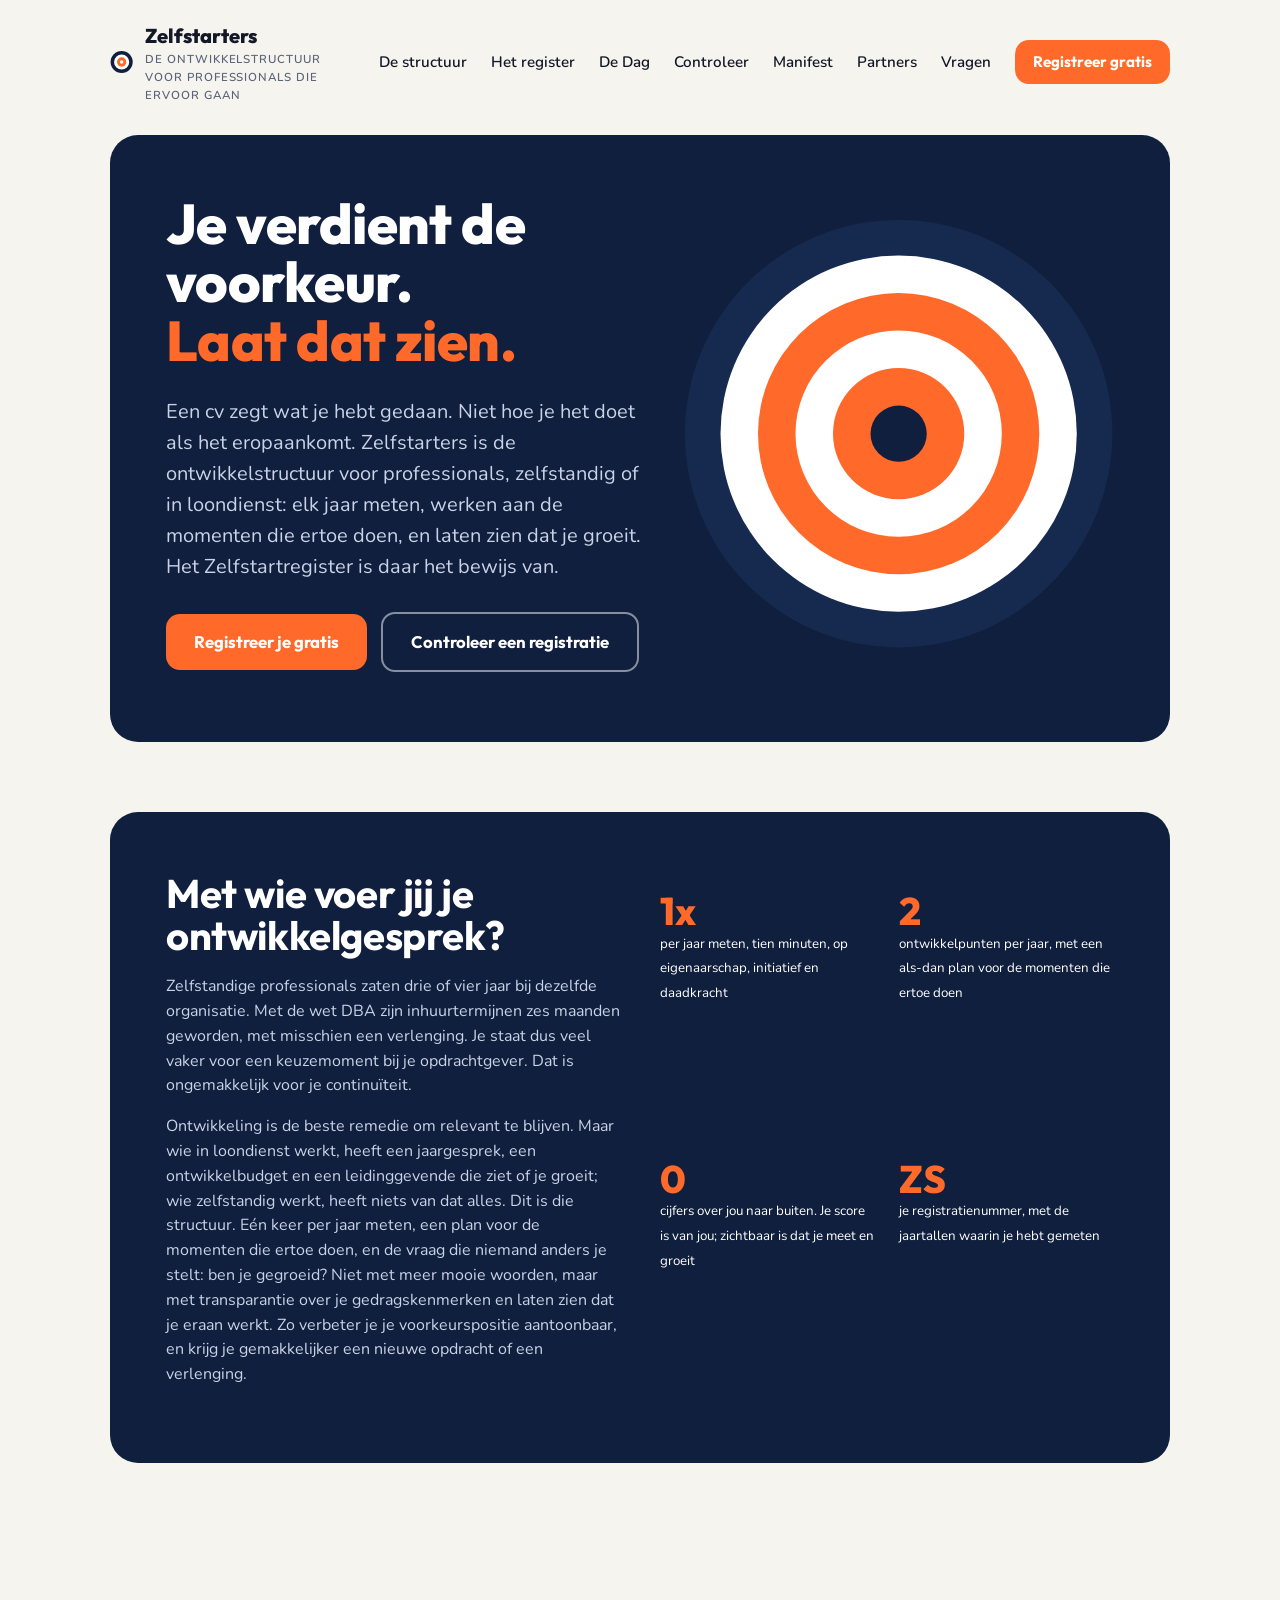
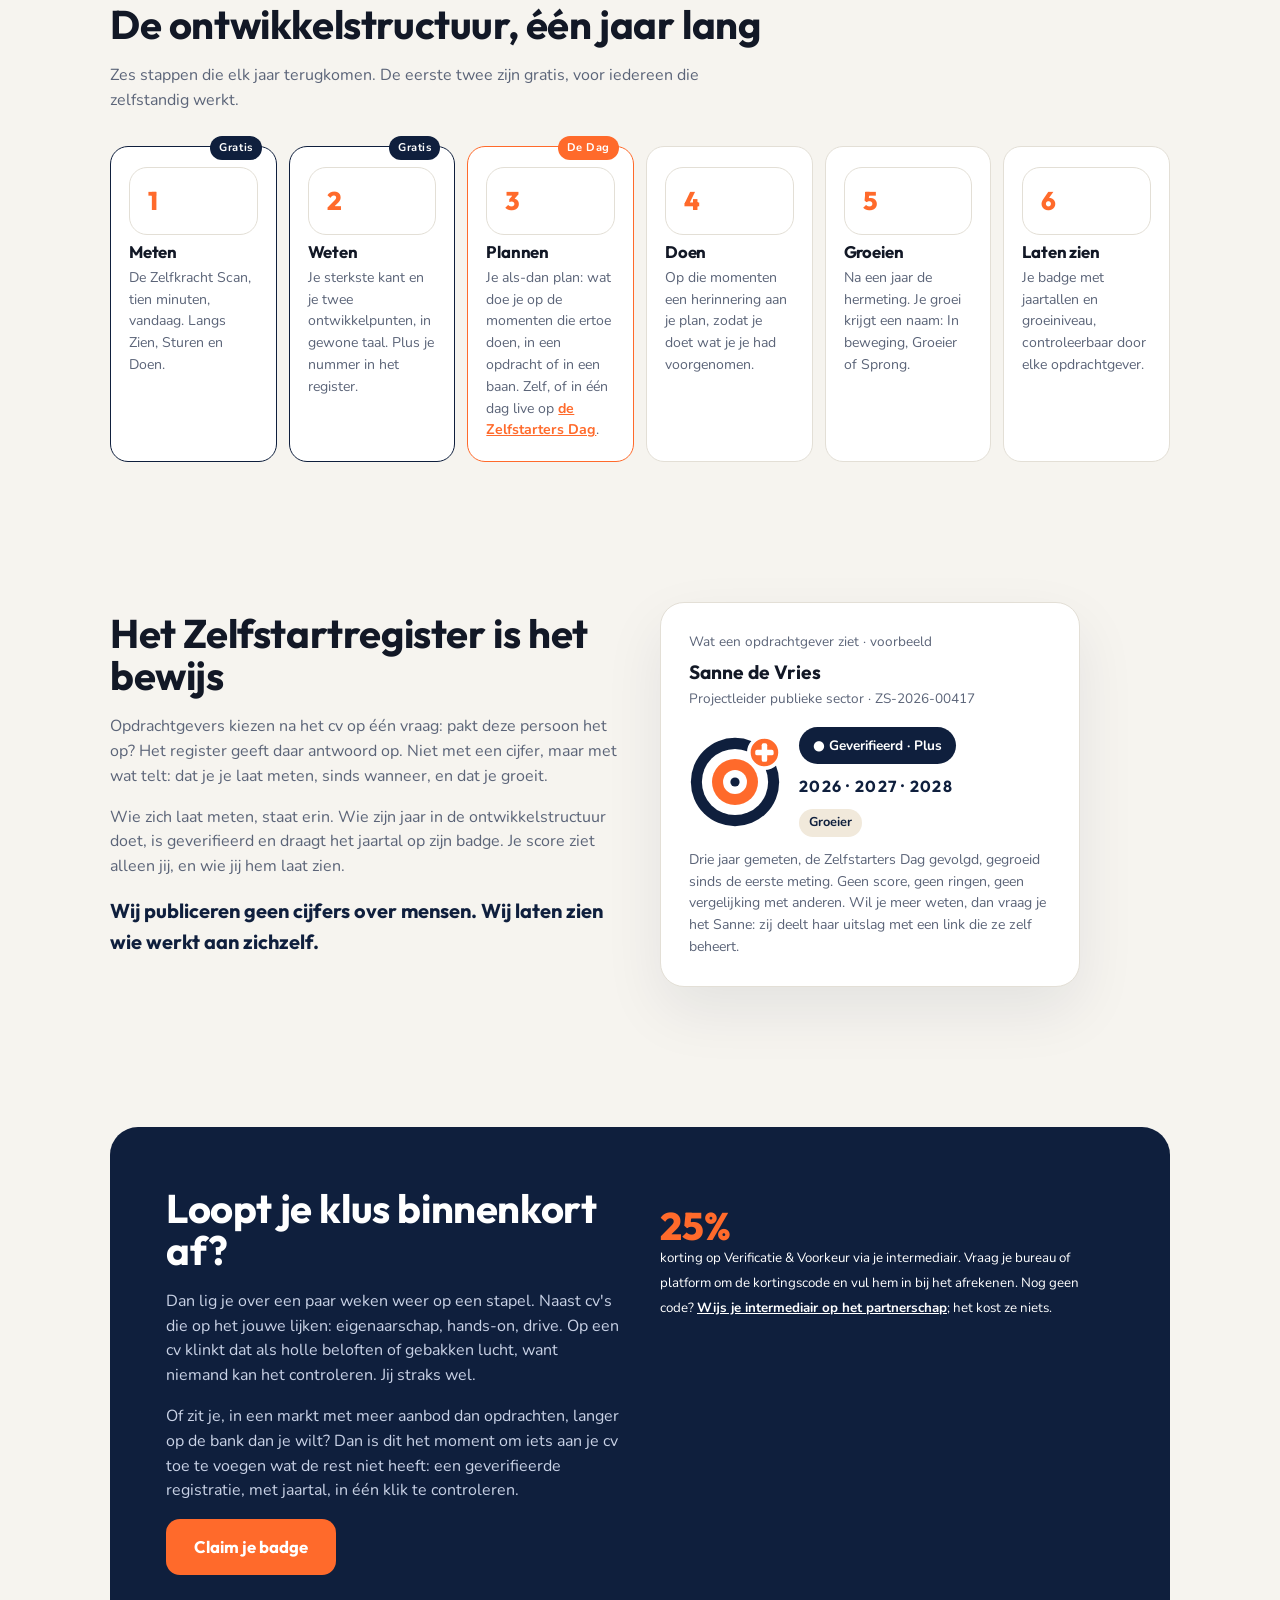
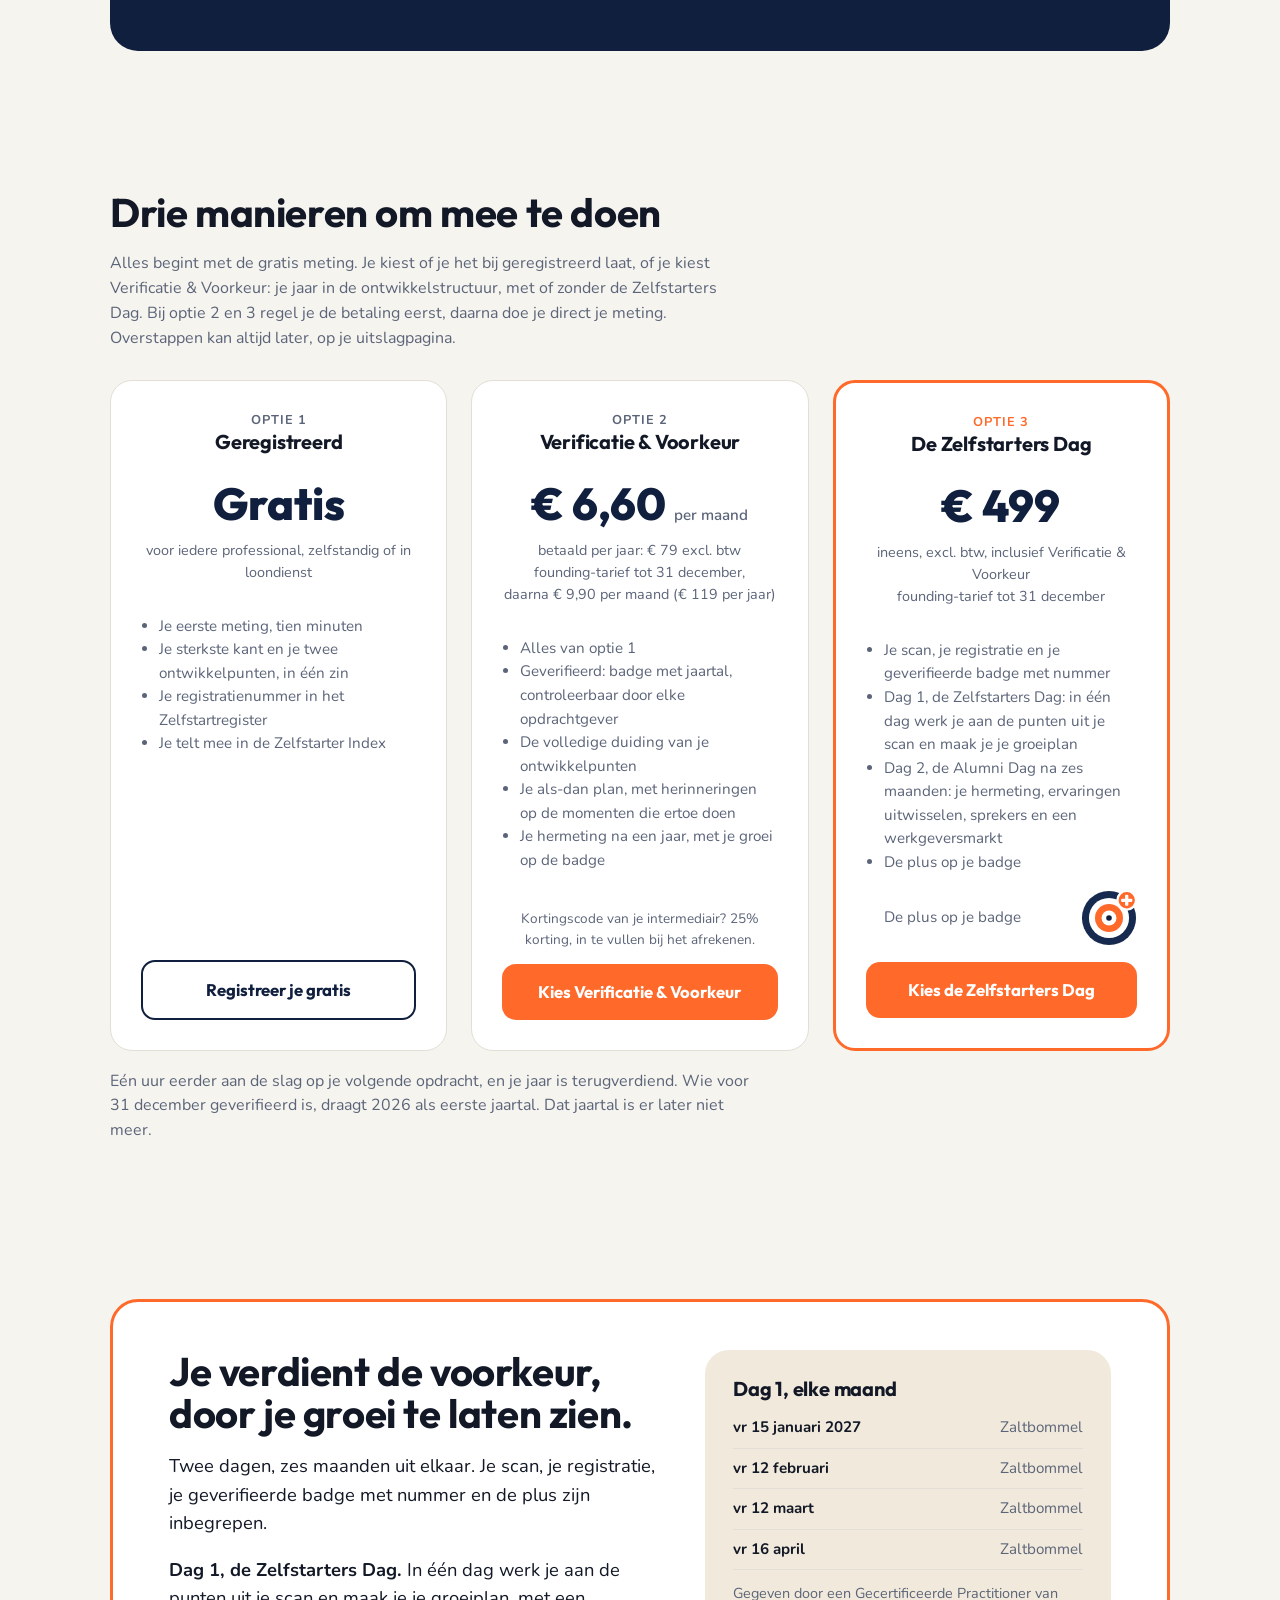
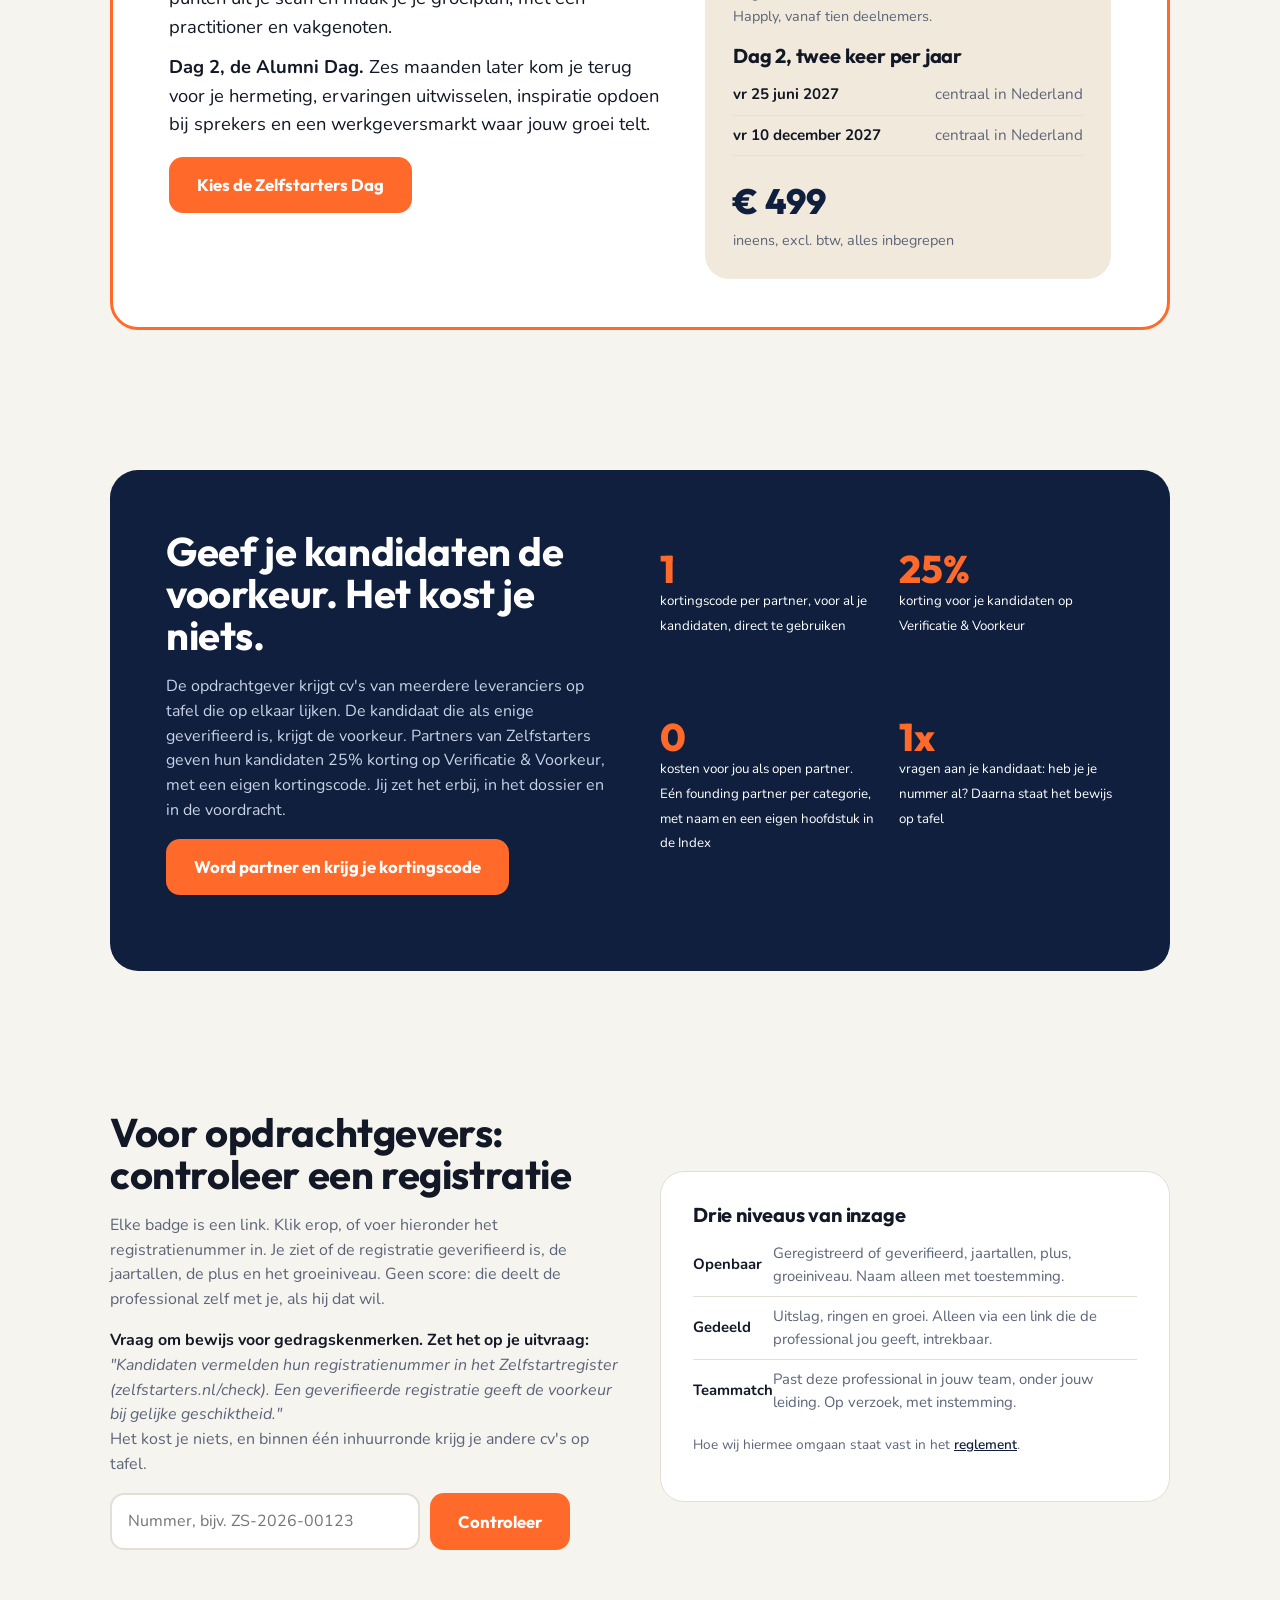
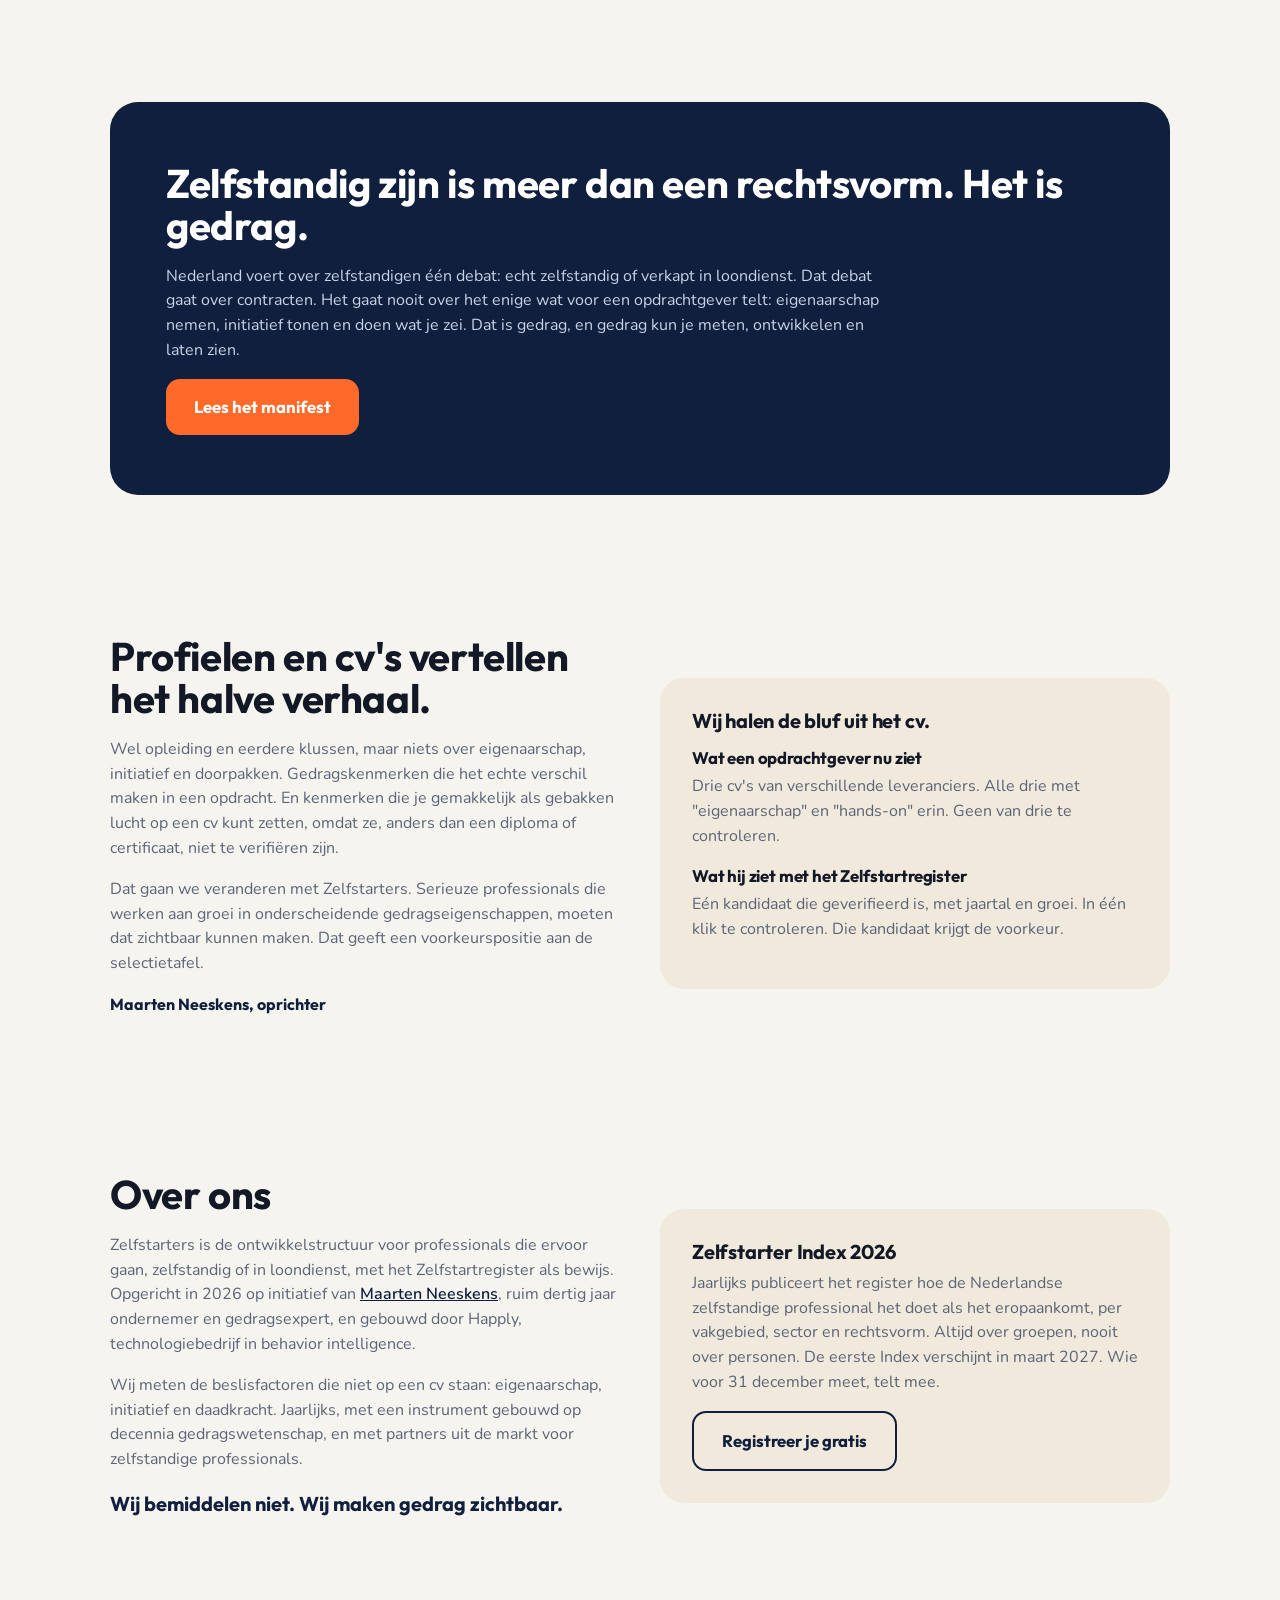
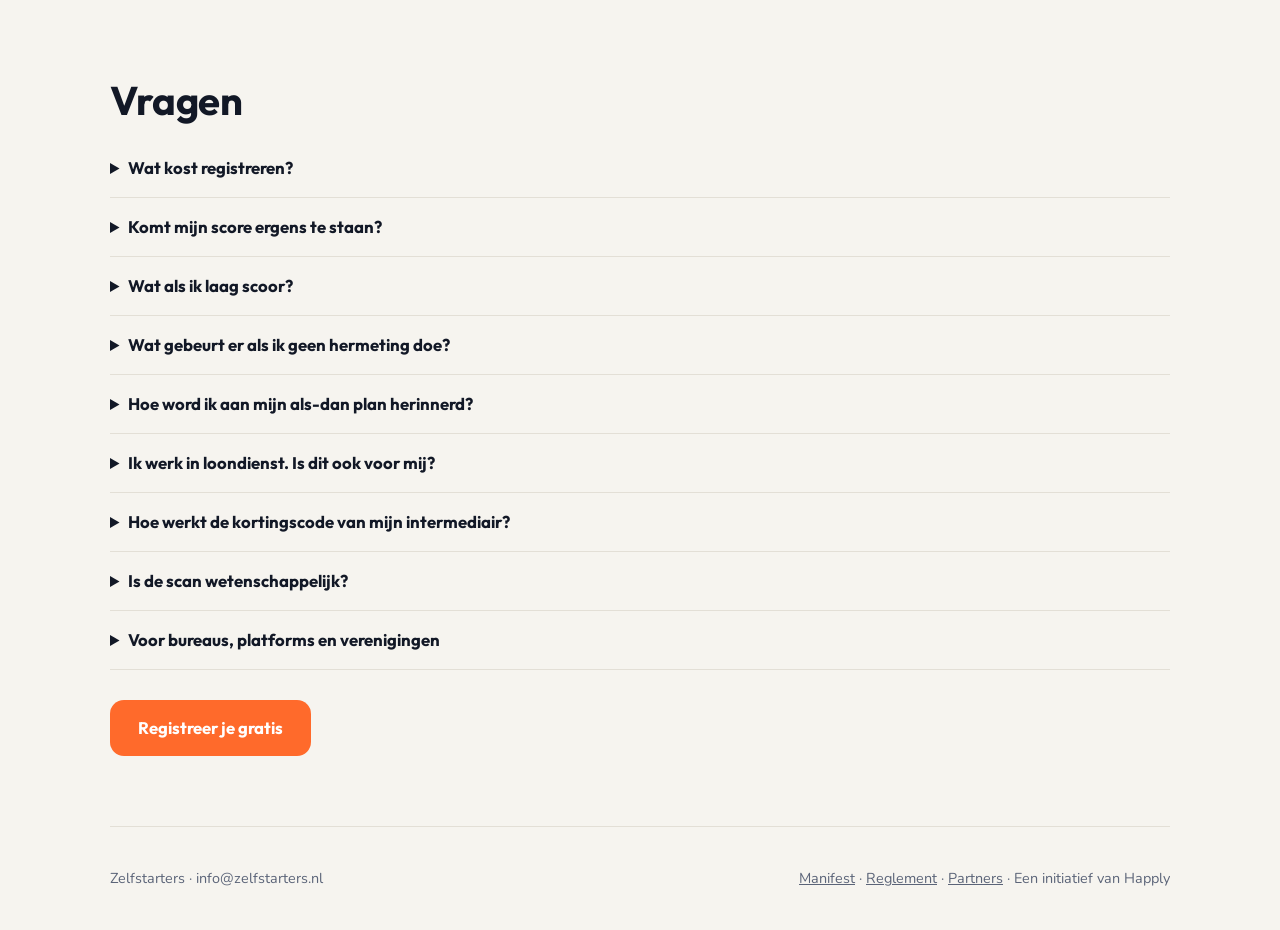
==== commit 03cf34b6: "Partnerstat: korting alleen op Verificatie & Voorkeur Co-Authored-By: Claude Fable 5.1 <noreply@anth" ====
--- a/index.html
+++ b/index.html
@@ -282,7 +282,7 @@
     </div>
     <div class="stats">
       <div><div class="stat">1</div><small>kortingscode per partner, voor al je kandidaten, direct te gebruiken</small></div>
-      <div><div class="stat">25%</div><small>korting voor je kandidaten op Verificatie &amp; Voorkeur en op de Zelfstarters Dag</small></div>
+      <div><div class="stat">25%</div><small>korting voor je kandidaten op Verificatie &amp; Voorkeur</small></div>
       <div><div class="stat">0</div><small>kosten voor jou als open partner. Eén founding partner per categorie, met naam en een eigen hoofdstuk in de Index</small></div>
       <div><div class="stat">1x</div><small>vragen aan je kandidaat: heb je je nummer al? Daarna staat het bewijs op tafel</small></div>
     </div>
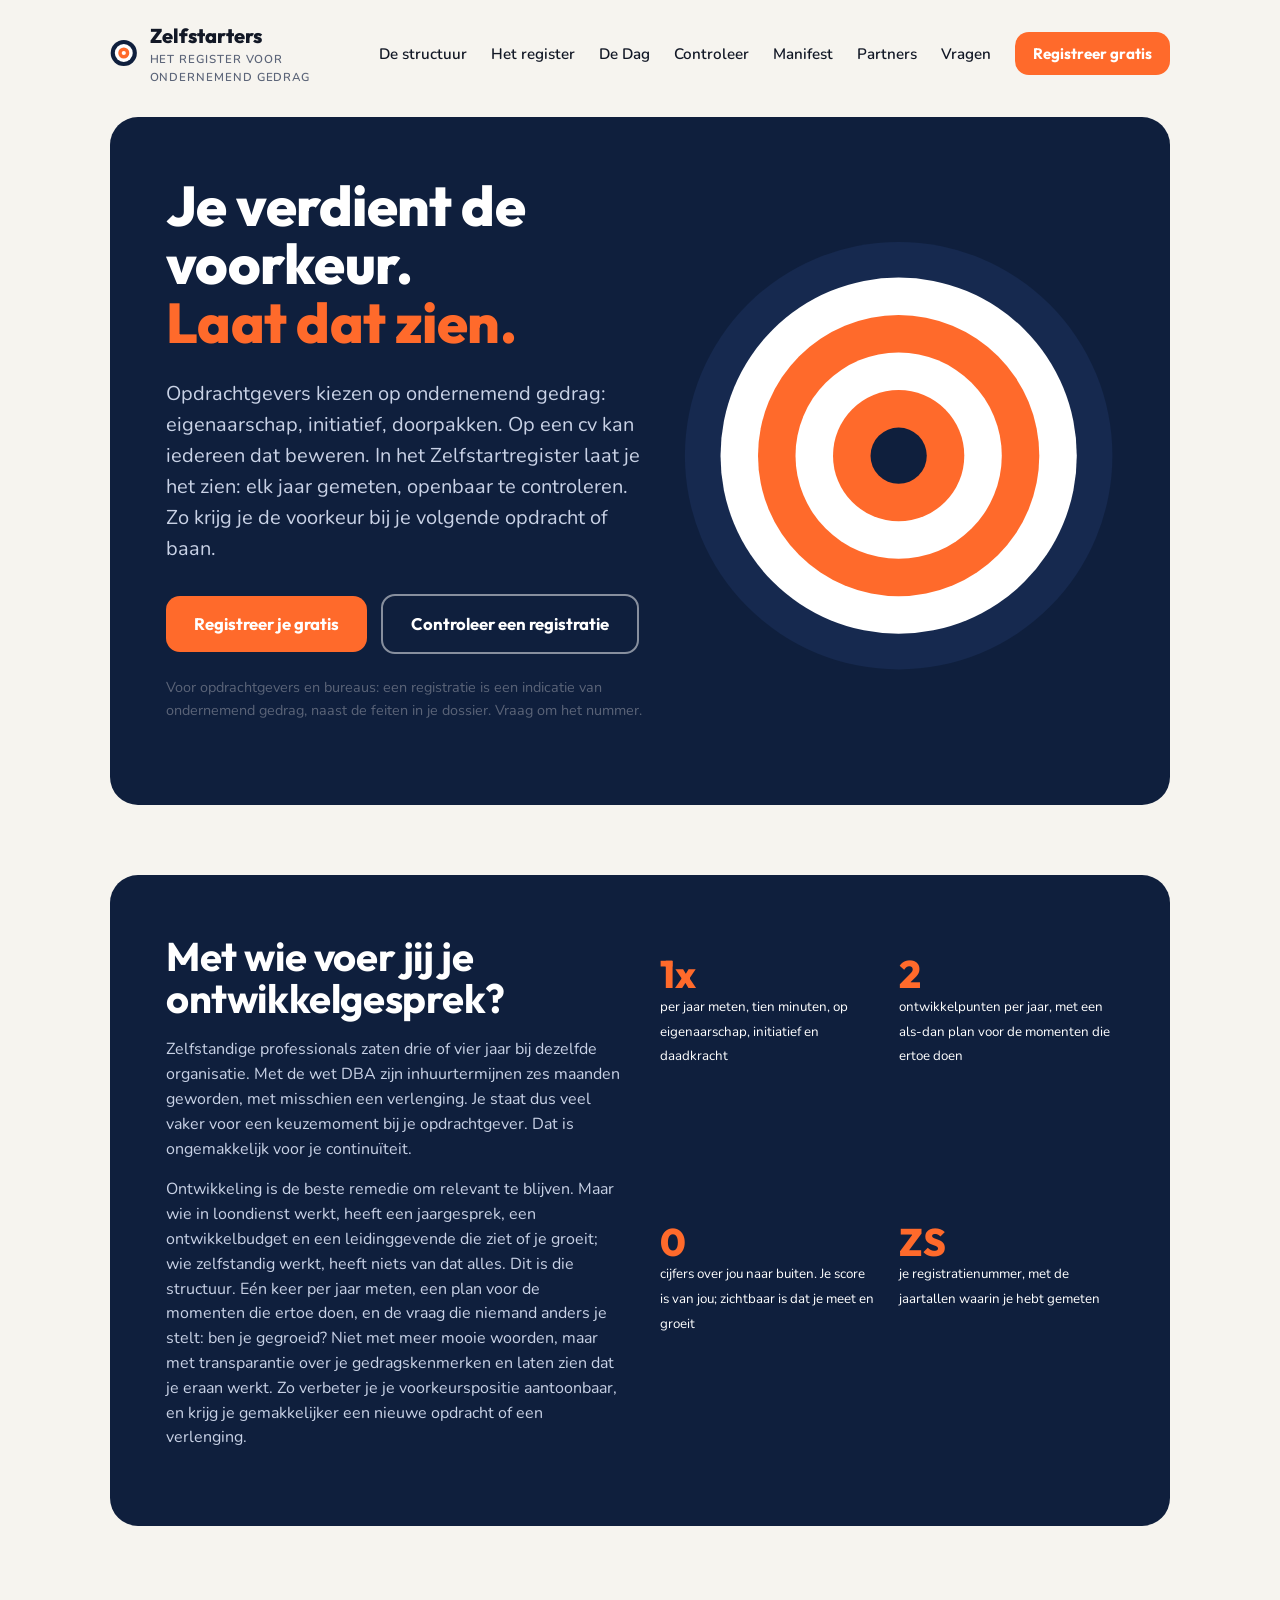
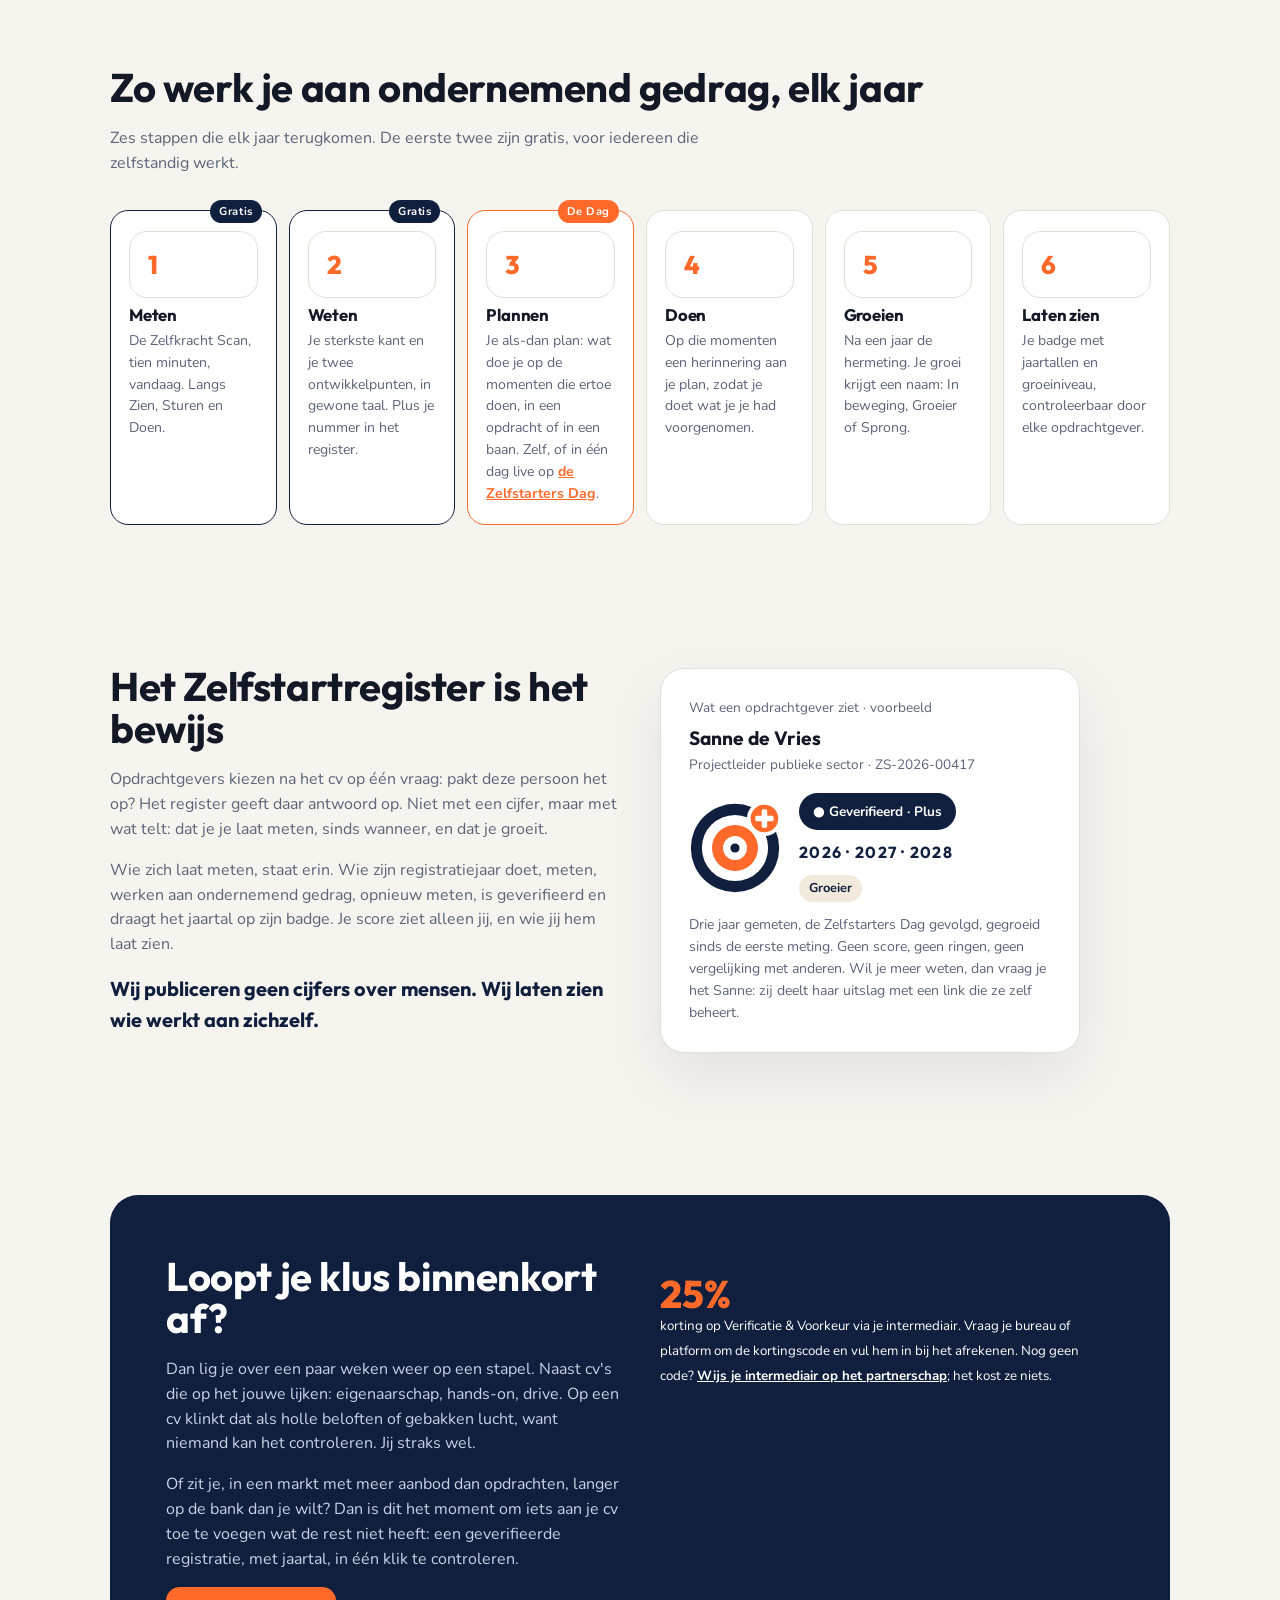
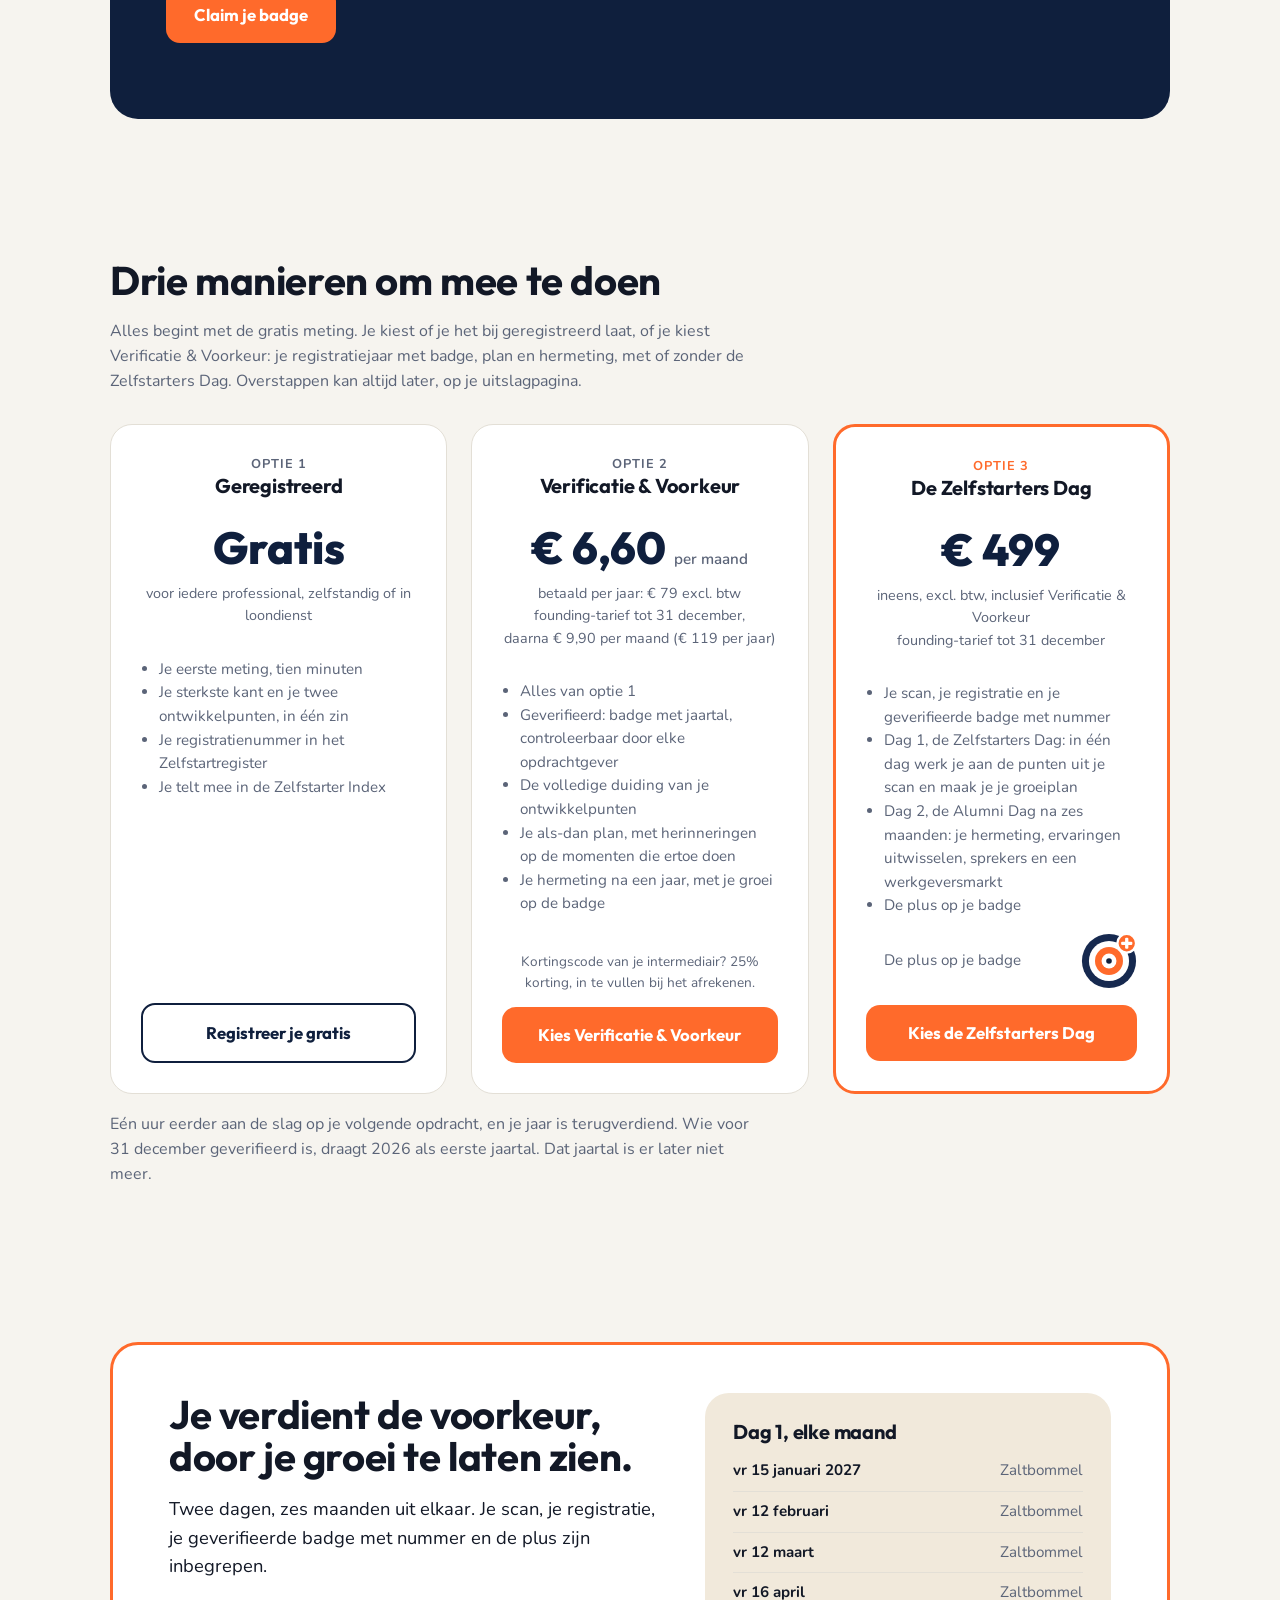
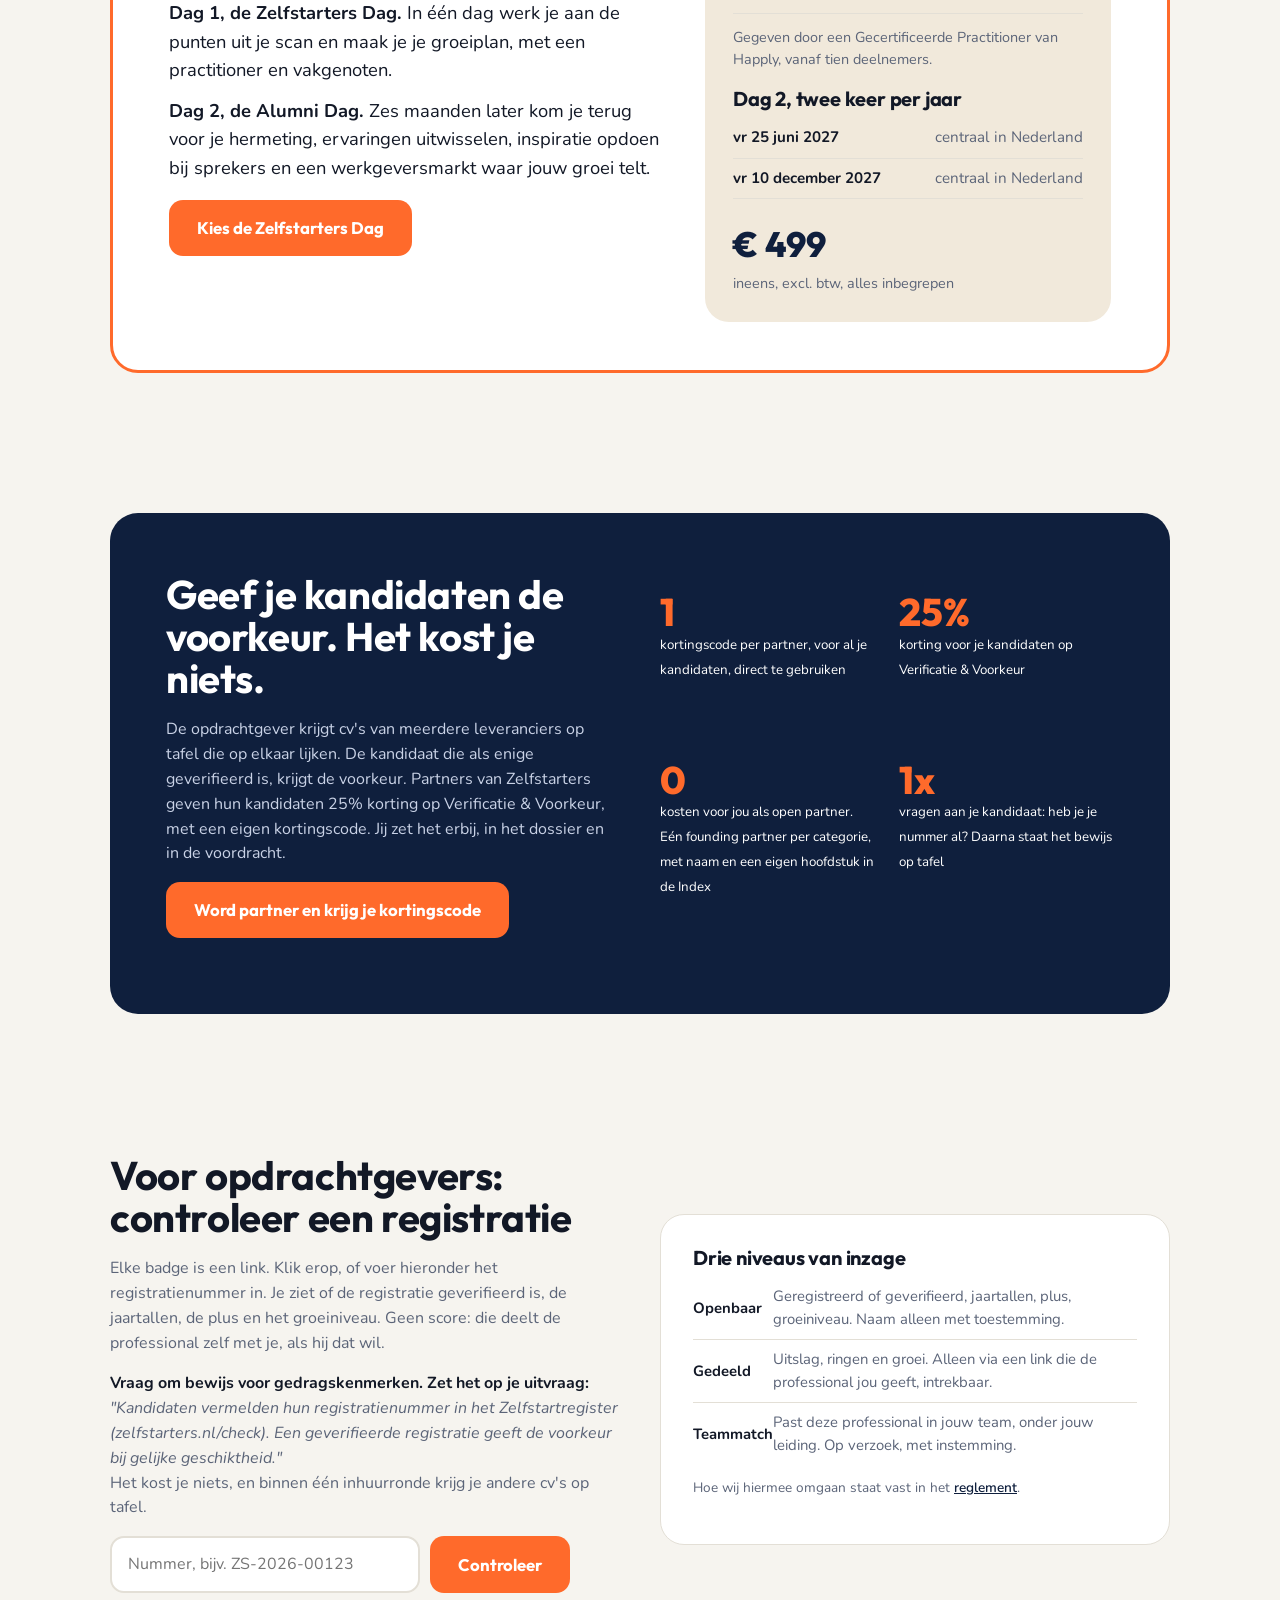
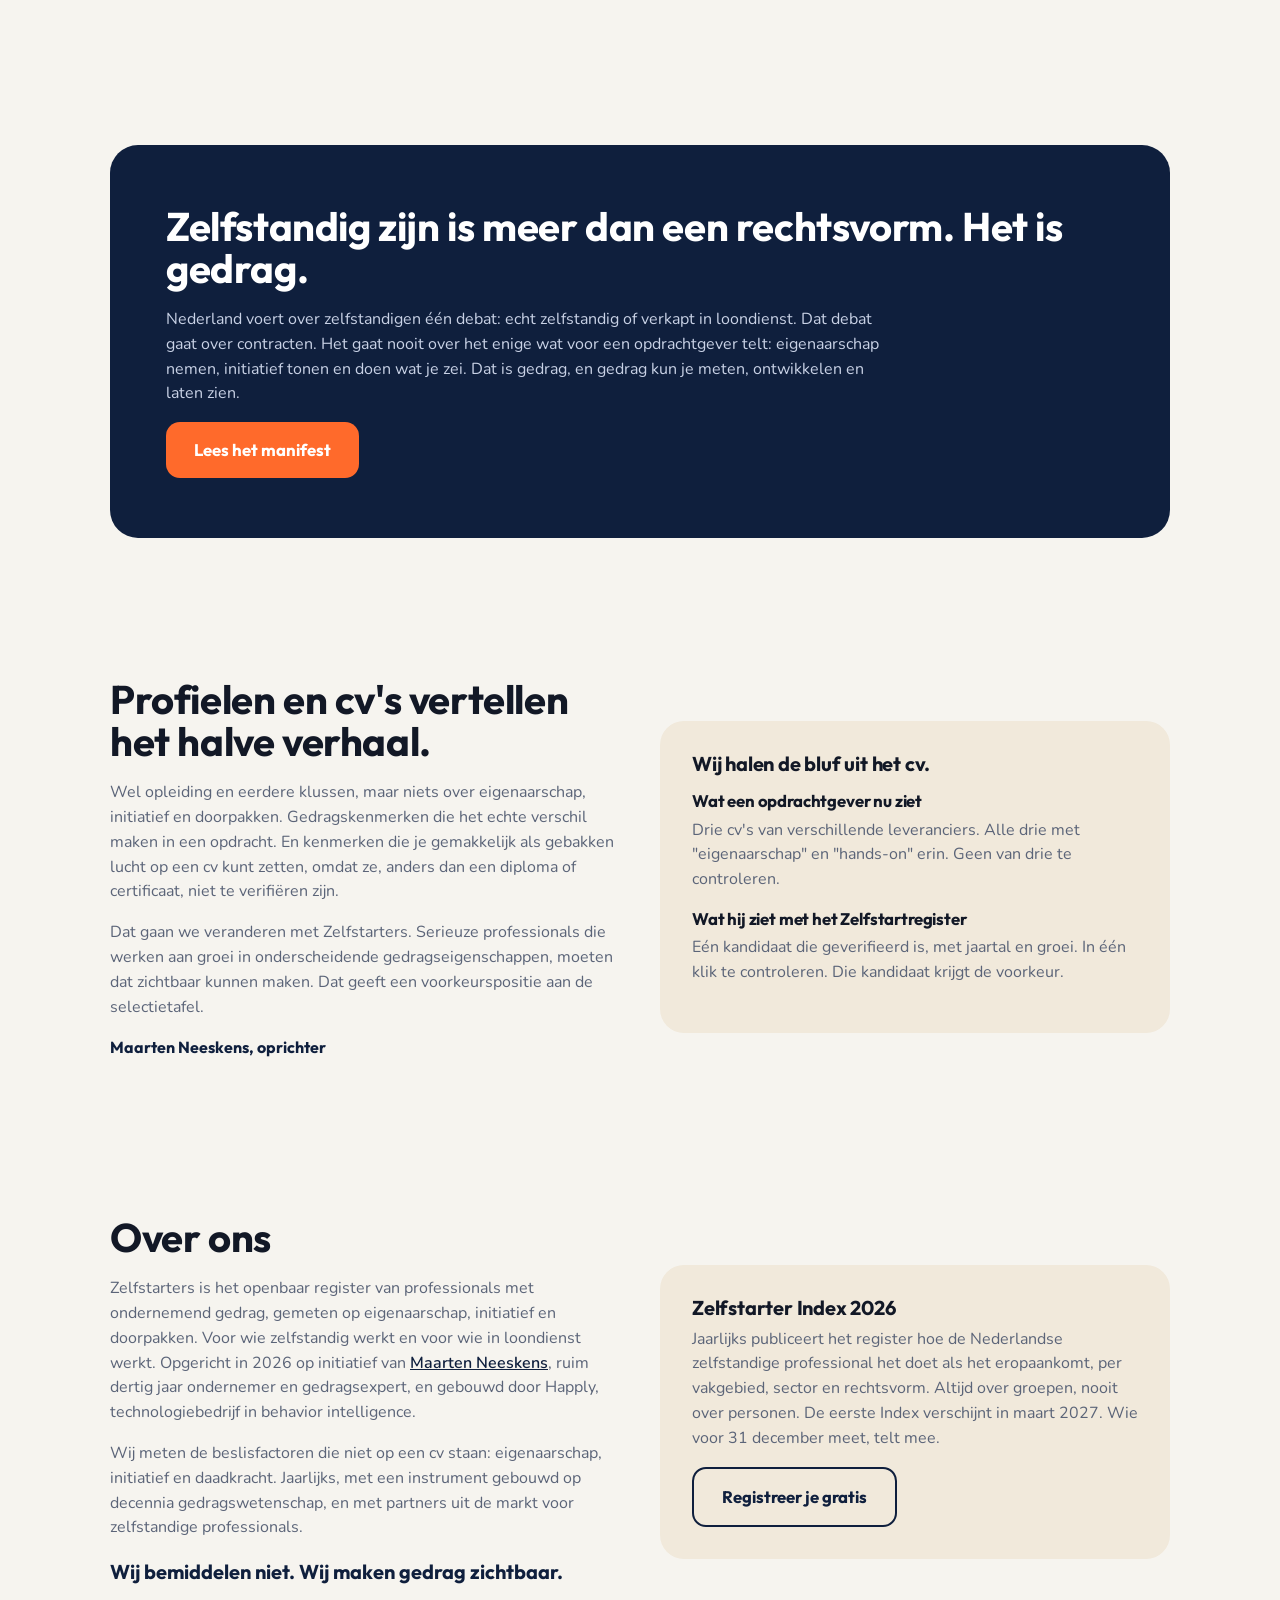
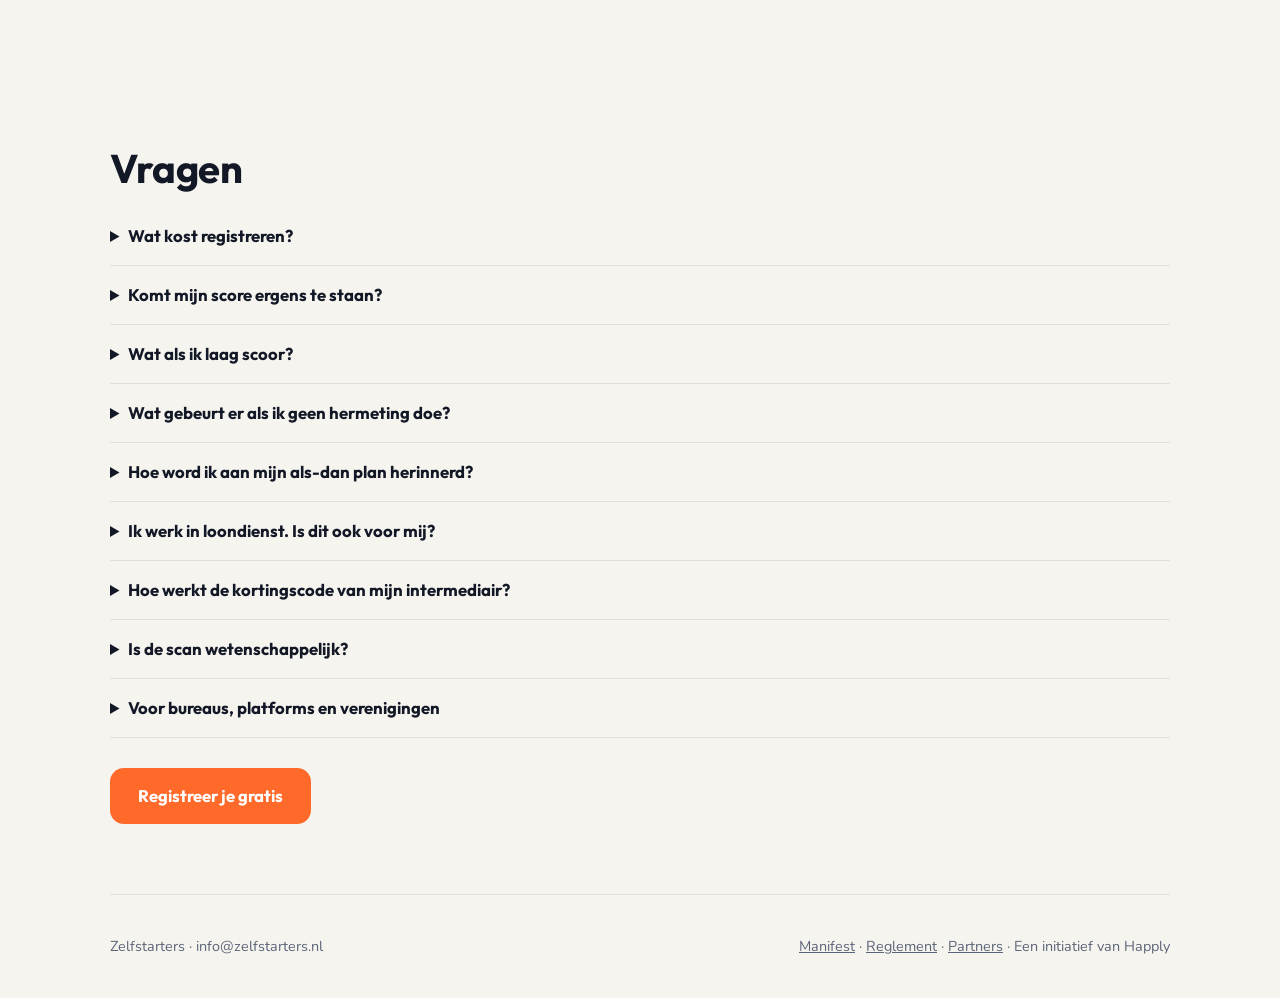
==== commit a95bd0e2: "Ondernemend gedrag: definitie, hero en alle vermeldingen van ontwikkelstructuur Co-Authored-By: Clau" ====
--- a/index.html
+++ b/index.html
@@ -3,14 +3,14 @@
 <head>
 <meta charset="utf-8">
 <meta name="viewport" content="width=device-width, initial-scale=1">
-<title>Zelfstarters · De ontwikkelstructuur voor professionals die ervoor gaan</title>
-<meta name="description" content="Zelfstarters is de ontwikkelstructuur voor professionals, zelfstandig of in loondienst: elk jaar meten, werken aan de momenten die ertoe doen, en laten zien dat je groeit. Het Zelfstartregister is het bewijs.">
+<title>Zelfstarters · Het register voor ondernemend gedrag</title>
+<meta name="description" content="Zelfstarters is het openbaar register van professionals met ondernemend gedrag, gemeten op eigenaarschap, initiatief en doorpakken. Elk jaar gemeten, openbaar te controleren. Zo krijg je de voorkeur bij je volgende opdracht of baan.">
 <link rel="icon" type="image/png" href="/icoon-256.png">
 <link rel="apple-touch-icon" href="/icoon-256.png">
 <meta property="og:type" content="website">
 <meta property="og:url" content="https://zelfstarters.nl/">
 <meta property="og:title" content="Je verdient de voorkeur. Laat dat zien.">
-<meta property="og:description" content="Een cv zegt wat je hebt gedaan. Niet hoe je het doet als het eropaankomt. De ontwikkelstructuur voor zelfstandige professionals, met het Zelfstartregister als bewijs.">
+<meta property="og:description" content="Een cv zegt wat je hebt gedaan. Niet hoe je het doet als het eropaankomt. Het openbaar register van professionals met ondernemend gedrag.">
 <meta property="og:image" content="https://zelfstarters.nl/deelbeeld.png">
 <meta property="og:image:width" content="1200">
 <meta property="og:image:height" content="630">
@@ -129,7 +129,7 @@
 <header>
   <a class="brand" href="#">
     <svg width="40" height="40" viewBox="0 0 40 40" aria-hidden="true"><circle cx="20" cy="20" r="19" fill="#0f1f3d"/><circle cx="20" cy="20" r="13" fill="#fff"/><circle cx="20" cy="20" r="8" fill="#ff6a2b"/><circle cx="20" cy="20" r="3" fill="#fff"/></svg>
-    <span>Zelfstarters<small>De ontwikkelstructuur voor professionals die ervoor gaan</small></span>
+    <span>Zelfstarters<small>Het register voor ondernemend gedrag</small></span>
   </a>
   <nav><a href="#structuur">De structuur</a><a href="#register">Het register</a><a href="#dag">De Dag</a><a href="#check">Controleer</a><a href="/manifest">Manifest</a><a href="/partners">Partners</a><a href="#vragen">Vragen</a><a class="btn" href="#start" style="padding:10px 18px;font-size:.95rem;margin-left:24px">Registreer gratis</a></nav>
 </header>
@@ -137,9 +137,10 @@
 <section class="hero" style="padding-top:60px">
   <div>
     <h1>Je verdient de voorkeur.<br><span style="color:var(--orange)">Laat dat zien.</span></h1>
-    <p class="lead">Een cv zegt wat je hebt gedaan. Niet hoe je het doet als het eropaankomt. Zelfstarters is de ontwikkelstructuur voor professionals, zelfstandig of in loondienst: elk jaar meten, werken aan de momenten die ertoe doen, en laten zien dat je groeit. Het Zelfstartregister is daar het bewijs van.</p>
+    <p class="lead">Opdrachtgevers kiezen op ondernemend gedrag: eigenaarschap, initiatief, doorpakken. Op een cv kan iedereen dat beweren. In het Zelfstartregister laat je het zien: elk jaar gemeten, openbaar te controleren. Zo krijg je de voorkeur bij je volgende opdracht of baan.</p>
     <a class="btn" href="#start">Registreer je gratis</a>
     <a class="btn ghost" href="#check" style="margin:10px 0 0 10px">Controleer een registratie</a>
+    <p class="muted" style="font-size:.9rem;margin-top:22px;max-width:520px">Voor opdrachtgevers en bureaus: een registratie is een indicatie van ondernemend gedrag, naast de feiten in je dossier. Vraag om het nummer.</p>
   </div>
   <svg class="target" viewBox="0 0 460 460" aria-label="Een groot doel dat ademt">
     <g class="breathe">
@@ -170,7 +171,7 @@
 </section>
 
 <section id="structuur">
-  <h2>De ontwikkelstructuur, één jaar lang</h2>
+  <h2>Zo werk je aan ondernemend gedrag, elk jaar</h2>
   <p class="muted" style="max-width:640px">Zes stappen die elk jaar terugkomen. De eerste twee zijn gratis, voor iedereen die zelfstandig werkt.</p>
   <div class="stap">
     <div class="gratis"><span class="tag">Gratis</span><div class="n">1</div><h3>Meten</h3><p>De Zelfkracht Scan, tien minuten, vandaag. Langs Zien, Sturen en Doen.</p></div>
@@ -187,7 +188,7 @@
     <div>
       <h2>Het Zelfstartregister is het bewijs</h2>
       <p class="muted">Opdrachtgevers kiezen na het cv op één vraag: pakt deze persoon het op? Het register geeft daar antwoord op. Niet met een cijfer, maar met wat telt: dat je je laat meten, sinds wanneer, en dat je groeit.</p>
-      <p class="muted">Wie zich laat meten, staat erin. Wie zijn jaar in de ontwikkelstructuur doet, is geverifieerd en draagt het jaartal op zijn badge. Je score ziet alleen jij, en wie jij hem laat zien.</p>
+      <p class="muted">Wie zich laat meten, staat erin. Wie zijn registratiejaar doet, meten, werken aan ondernemend gedrag, opnieuw meten, is geverifieerd en draagt het jaartal op zijn badge. Je score ziet alleen jij, en wie jij hem laat zien.</p>
       <p style="font-family:Outfit,sans-serif;font-weight:700;font-size:1.25rem;color:var(--navy)">Wij publiceren geen cijfers over mensen. Wij laten zien wie werkt aan zichzelf.</p>
     </div>
     <div class="profile">
@@ -223,7 +224,7 @@
 
 <section id="start">
   <h2>Drie manieren om mee te doen</h2>
-  <p class="muted" style="max-width:640px">Alles begint met de gratis meting. Je kiest of je het bij geregistreerd laat, of je kiest Verificatie &amp; Voorkeur: je jaar in de ontwikkelstructuur, met of zonder de Zelfstarters Dag. Bij optie 2 en 3 regel je de betaling eerst, daarna doe je direct je meting. Overstappen kan altijd later, op je uitslagpagina.</p>
+  <p class="muted" style="max-width:640px">Alles begint met de gratis meting. Je kiest of je het bij geregistreerd laat, of je kiest Verificatie &amp; Voorkeur: je registratiejaar met badge, plan en hermeting, met of zonder de Zelfstarters Dag. Overstappen kan altijd later, op je uitslagpagina.</p>
   <div class="prices" style="margin-top:30px">
     <div class="price">
       <div class="muted" style="font-size:.8rem;letter-spacing:.08em;text-transform:uppercase;font-weight:700">Optie 1</div>
@@ -376,7 +377,7 @@
   <div class="adas">
     <div>
       <h2>Over ons</h2>
-      <p class="muted">Zelfstarters is de ontwikkelstructuur voor professionals die ervoor gaan, zelfstandig of in loondienst, met het Zelfstartregister als bewijs. Opgericht in 2026 op initiatief van <a href="https://www.linkedin.com/in/maartenneeskens" style="color:var(--navy);font-weight:600">Maarten Neeskens</a>, ruim dertig jaar ondernemer en gedragsexpert, en gebouwd door Happly, technologiebedrijf in behavior intelligence.</p>
+      <p class="muted">Zelfstarters is het openbaar register van professionals met ondernemend gedrag, gemeten op eigenaarschap, initiatief en doorpakken. Voor wie zelfstandig werkt en voor wie in loondienst werkt. Opgericht in 2026 op initiatief van <a href="https://www.linkedin.com/in/maartenneeskens" style="color:var(--navy);font-weight:600">Maarten Neeskens</a>, ruim dertig jaar ondernemer en gedragsexpert, en gebouwd door Happly, technologiebedrijf in behavior intelligence.</p>
       <p class="muted">Wij meten de beslisfactoren die niet op een cv staan: eigenaarschap, initiatief en daadkracht. Jaarlijks, met een instrument gebouwd op decennia gedragswetenschap, en met partners uit de markt voor zelfstandige professionals.</p>
       <p style="font-family:Outfit,sans-serif;font-weight:700;font-size:1.25rem;color:var(--navy)">Wij bemiddelen niet. Wij maken gedrag zichtbaar.</p>
     </div>
@@ -390,15 +391,15 @@
 
 <section id="vragen">
   <h2>Vragen</h2>
-  <details><summary>Wat kost registreren?</summary><p>Niets. Je doet je eerste meting en je staat in het register met je nummer. Verificatie &amp; Voorkeur, je jaar in de ontwikkelstructuur met badge, plan, herinneringen en hermeting, kost 79 euro per jaar excl. btw.</p></details>
+  <details><summary>Wat kost registreren?</summary><p>Niets. Je doet je eerste meting en je staat in het register met je nummer. Verificatie &amp; Voorkeur, je registratiejaar met badge, plan, herinneringen en hermeting, kost 79 euro per jaar excl. btw.</p></details>
   <details><summary>Komt mijn score ergens te staan?</summary><p>Nee. Niet op je badge, niet op de controlepagina, niet bij partners en niet in de Index. Zichtbaar is dat je meet, sinds wanneer, en je groeiniveau in woorden als je dat hebt gehaald. Je score deel je alleen zelf, met een link die je kunt intrekken.</p></details>
   <details><summary>Wat als ik laag scoor?</summary><p>Dan weet jij dat, en niemand anders. Je krijgt je twee ontwikkelpunten en, met Verificatie &amp; Voorkeur, een plan en herinneringen om eraan te werken. Groei kan iedereen halen, waar je ook begint, en groei is wat het register laat zien.</p></details>
   <details><summary>Wat gebeurt er als ik geen hermeting doe?</summary><p>Dan staat je registratie na twaalf maanden op niet actief. Doe je alsnog een meting, dan is ze weer actief; het ontbrekende jaar blijft zichtbaar in je jaartallen.</p></details>
   <details><summary>Hoe word ik aan mijn als-dan plan herinnerd?</summary><p>Via Zetjes, korte berichten op je telefoon op de momenten die ertoe doen in je opdracht. Zit in Verificatie &amp; Voorkeur, elk moment te pauzeren.</p></details>
-  <details><summary>Ik werk in loondienst. Is dit ook voor mij?</summary><p>Ja. Wie een nieuwe baan zoekt, of de stap omhoog, ligt net zo goed op een stapel als een zelfstandige. Dezelfde meting, hetzelfde nummer en dezelfde badge; alleen de momenten in je als-dan plan zijn anders: het sollicitatiegesprek, de proeftijd, het functioneringsgesprek, de reorganisatie, de interne vacature. Een werkgever controleert je registratie op dezelfde manier als een opdrachtgever.</p></details>
+  <details><summary>Ik werk in loondienst. Is dit ook voor mij?</summary><p>Ja. Ondernemend gedrag is hoe je werkt, niet welk contract je hebt. Wie een nieuwe baan zoekt, of de stap omhoog, ligt net zo goed op een stapel als een zelfstandige. Dezelfde meting, hetzelfde nummer en dezelfde badge; alleen de momenten in je als-dan plan zijn anders: het sollicitatiegesprek, de proeftijd, het functioneringsgesprek, de reorganisatie, de interne vacature. Een werkgever controleert je registratie op dezelfde manier als een opdrachtgever.</p></details>
   <details><summary>Hoe werkt de kortingscode van mijn intermediair?</summary><p>Partners van Zelfstarters (bureaus, platforms, verenigingen) hebben een eigen kortingscode voor hun kandidaten: 25% korting op Verificatie &amp; Voorkeur. Op de Zelfstarters Dag geldt geen korting. Vul de code in bij het afrekenen; de prijs past zich direct aan. Heeft je intermediair nog geen code, wijs hem dan op <a href="/partners" style="color:var(--navy);font-weight:600">het partnerschap</a>; aansluiten is gratis.</p></details>
   <details><summary>Is de scan wetenschappelijk?</summary><p>De Zelfkracht Scan meet gedragsmarkers voor regie, eigenaarschap en bijdrage, gebouwd op het werk van onder anderen Bandura, Deci en Ryan en Dweck. Zetjes gebruikt wetenschappelijk bewezen gedragstechnieken.</p></details>
-  <details><summary>Voor bureaus, platforms en verenigingen</summary><p>Partners bieden hun professionals de ontwikkelstructuur aan en controleren registraties bij voordracht en verlenging, met toestemming van de professional. Aansluiten is open en kost niets; per categorie is er één founding partner. Verenigingen krijgen een eigen hoofdstuk in de Zelfstarter Index, over hun leden als groep. <a href="/partners" style="color:var(--navy);font-weight:600">Lees wat partners krijgen</a>, of mail naar partners@zelfstarters.nl.</p></details>
+  <details><summary>Voor bureaus, platforms en verenigingen</summary><p>Partners laten hun professionals registreren op ondernemend gedrag en controleren registraties bij voordracht en verlenging, met toestemming van de professional. Aansluiten is open en kost niets; per categorie is er één founding partner. Verenigingen krijgen een eigen hoofdstuk in de Zelfstarter Index, over hun leden als groep. <a href="/partners" style="color:var(--navy);font-weight:600">Lees wat partners krijgen</a>, of mail naar partners@zelfstarters.nl.</p></details>
   <div style="margin-top:30px"><a class="btn" href="#start">Registreer je gratis</a></div>
 </section>
 
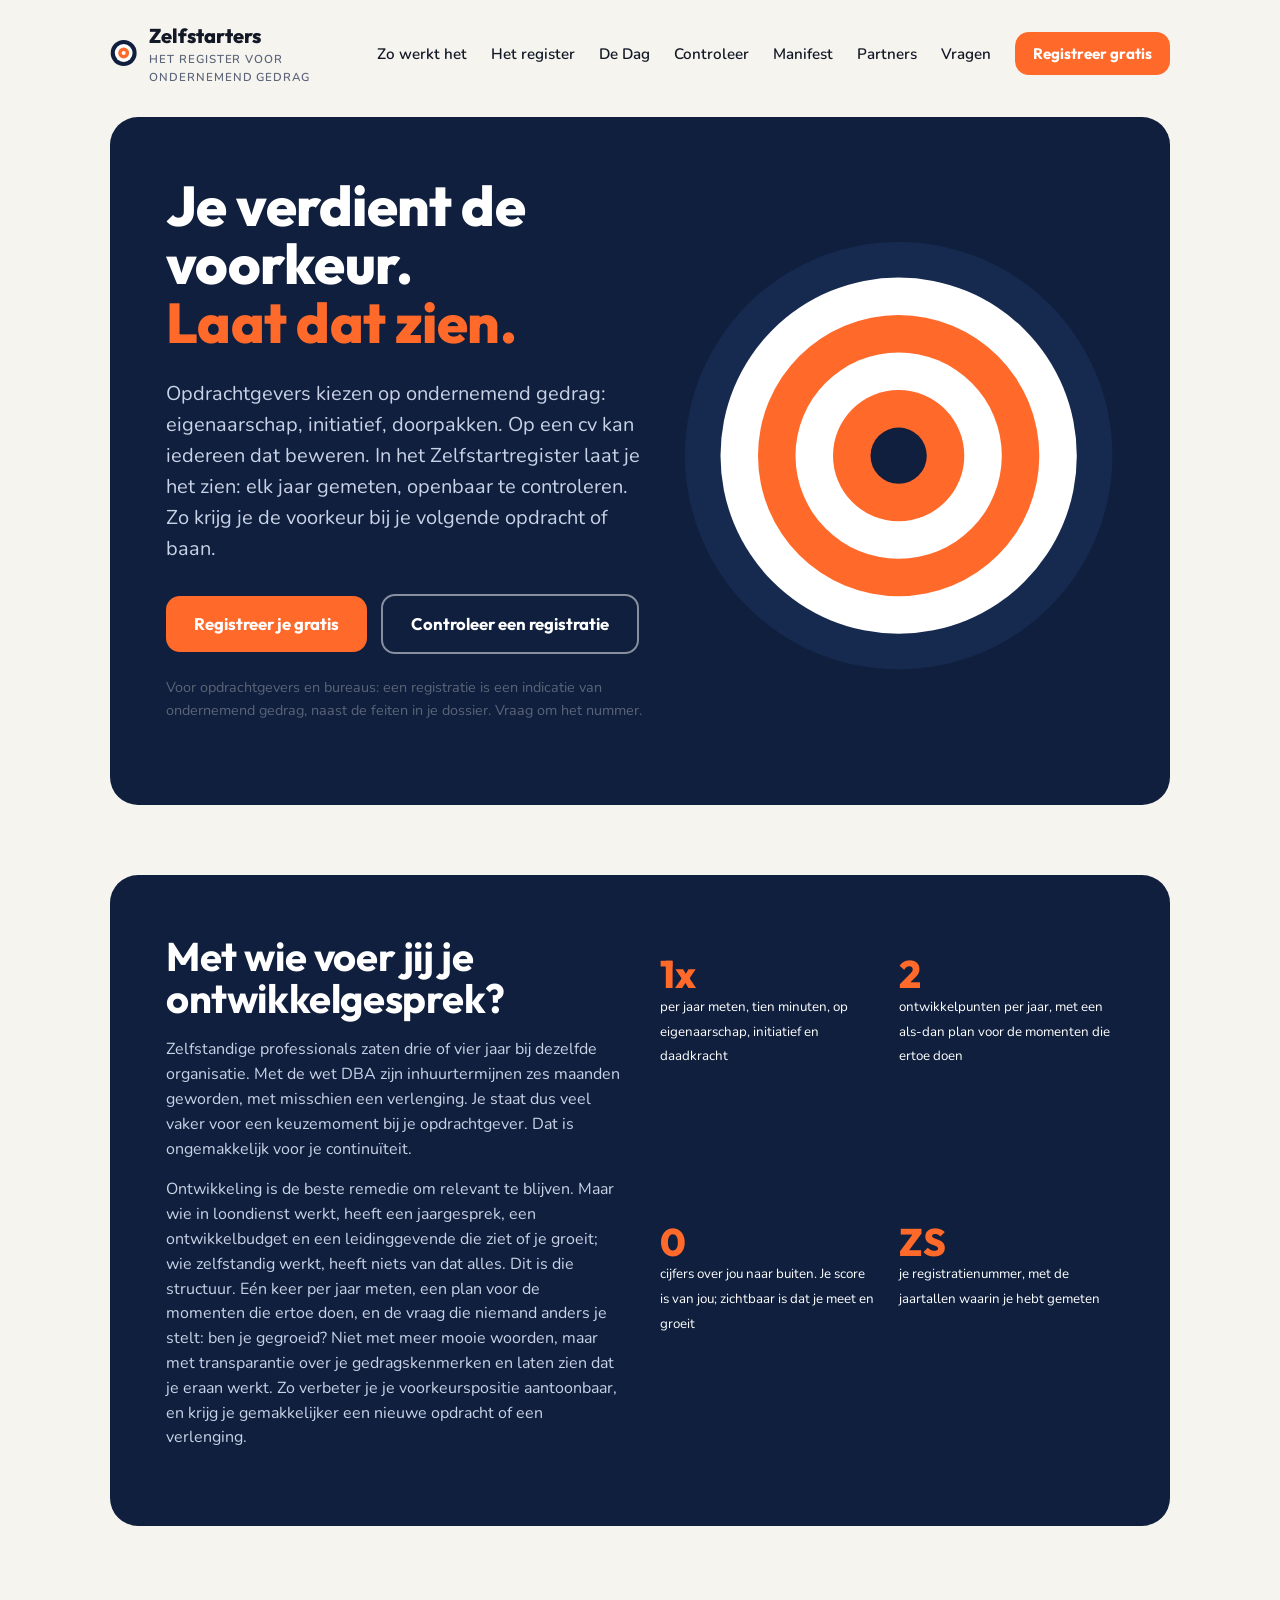
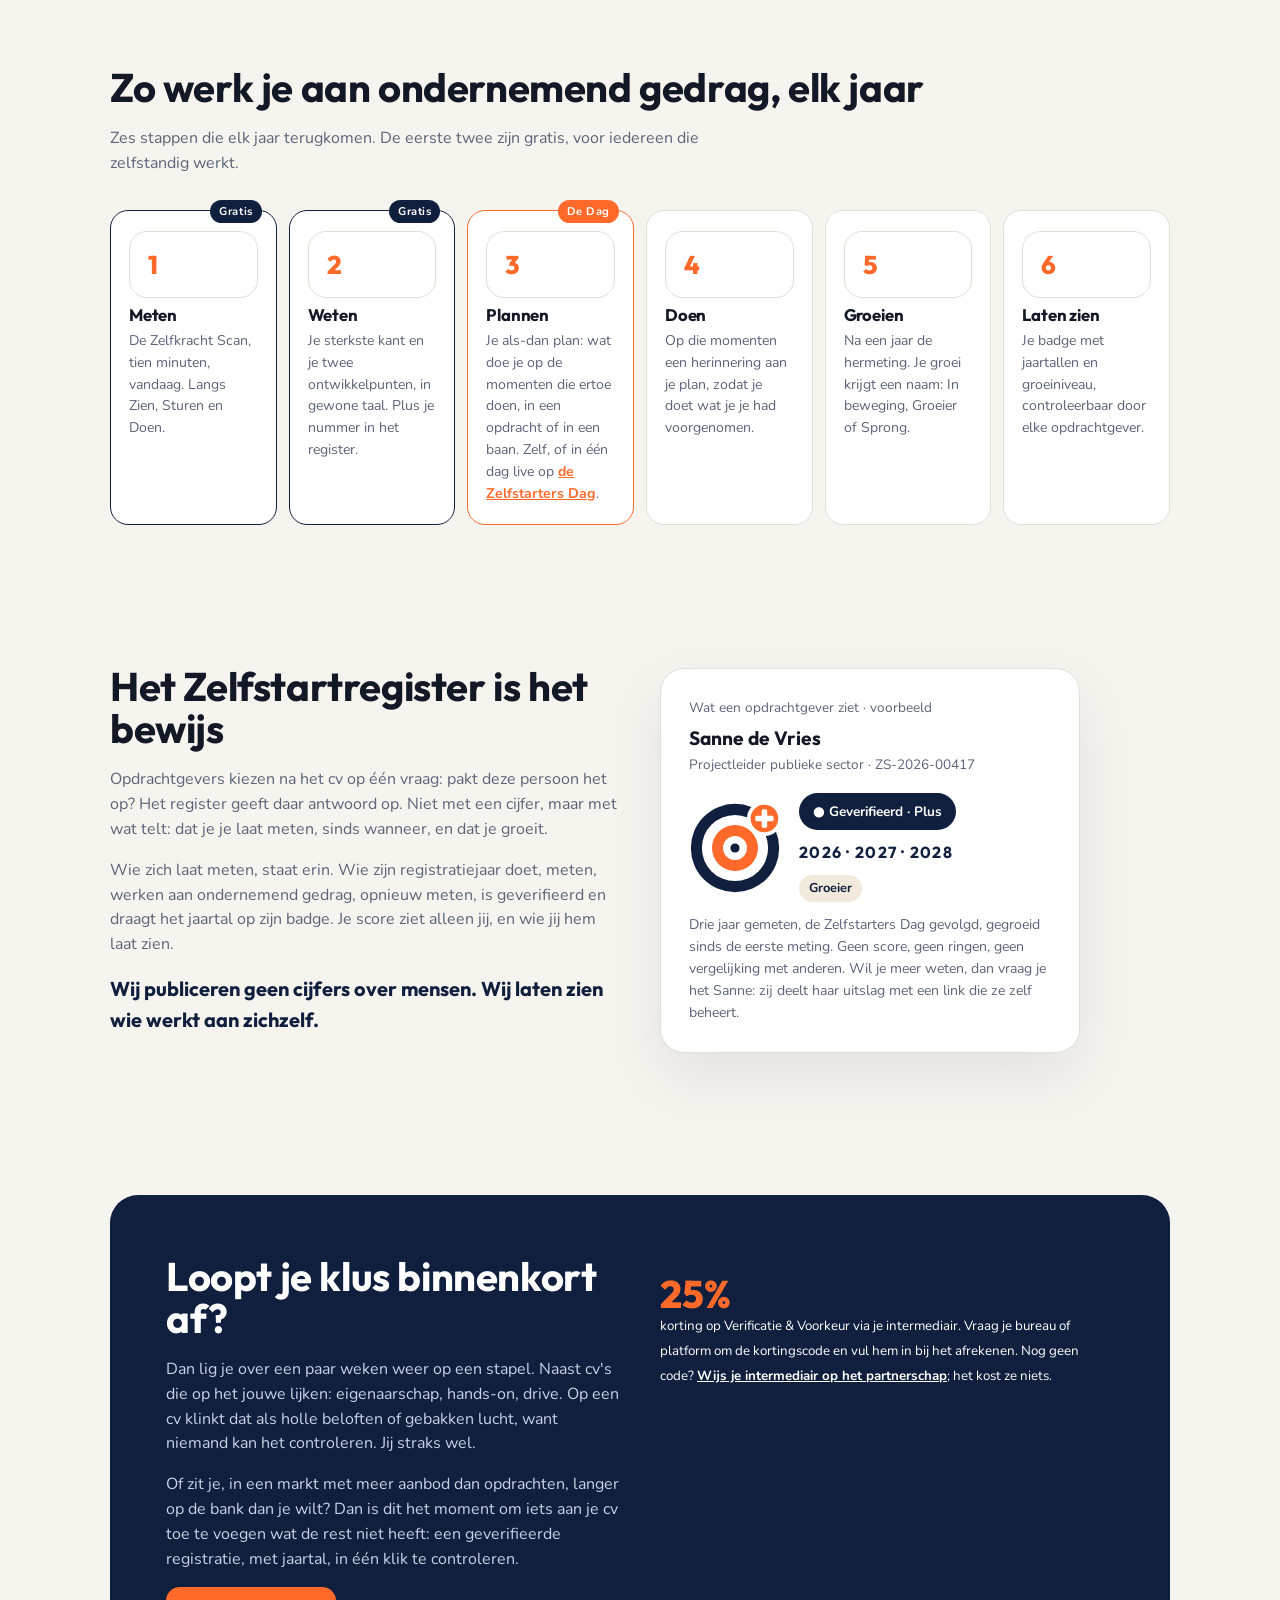
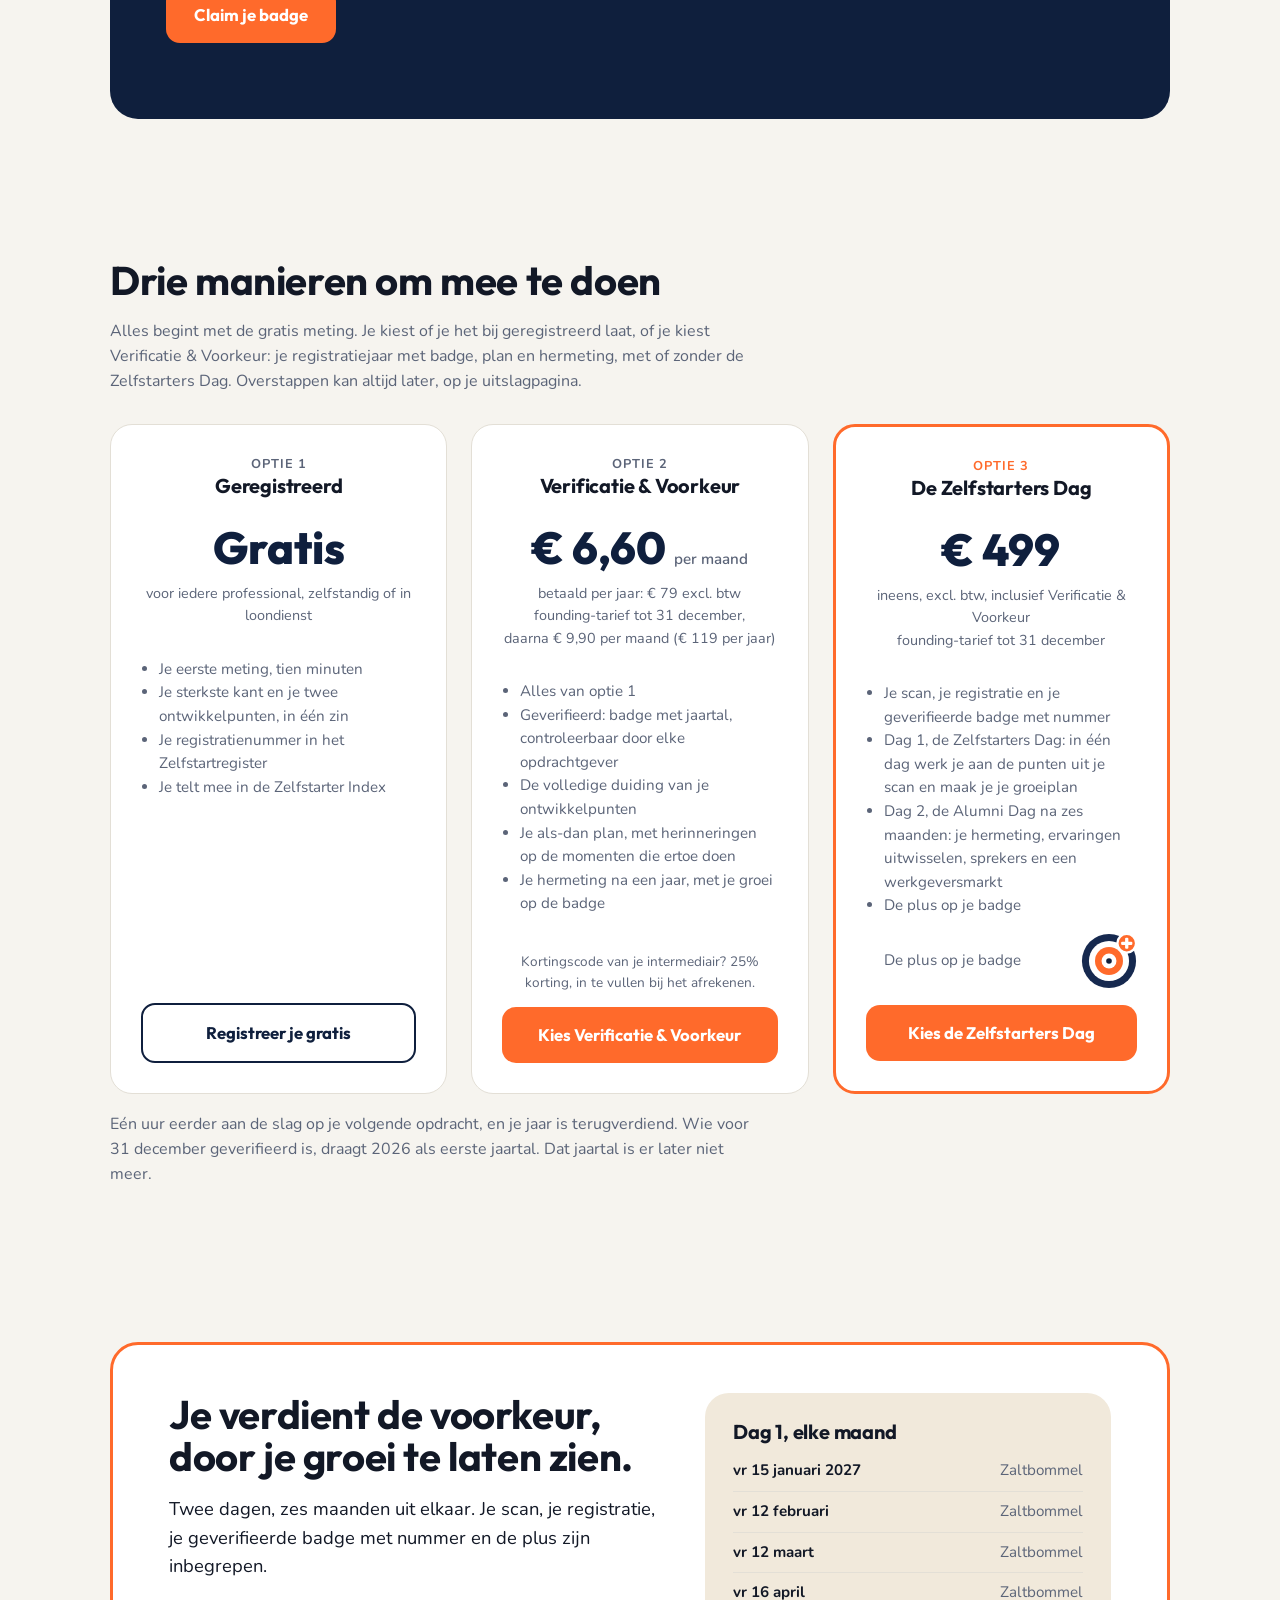
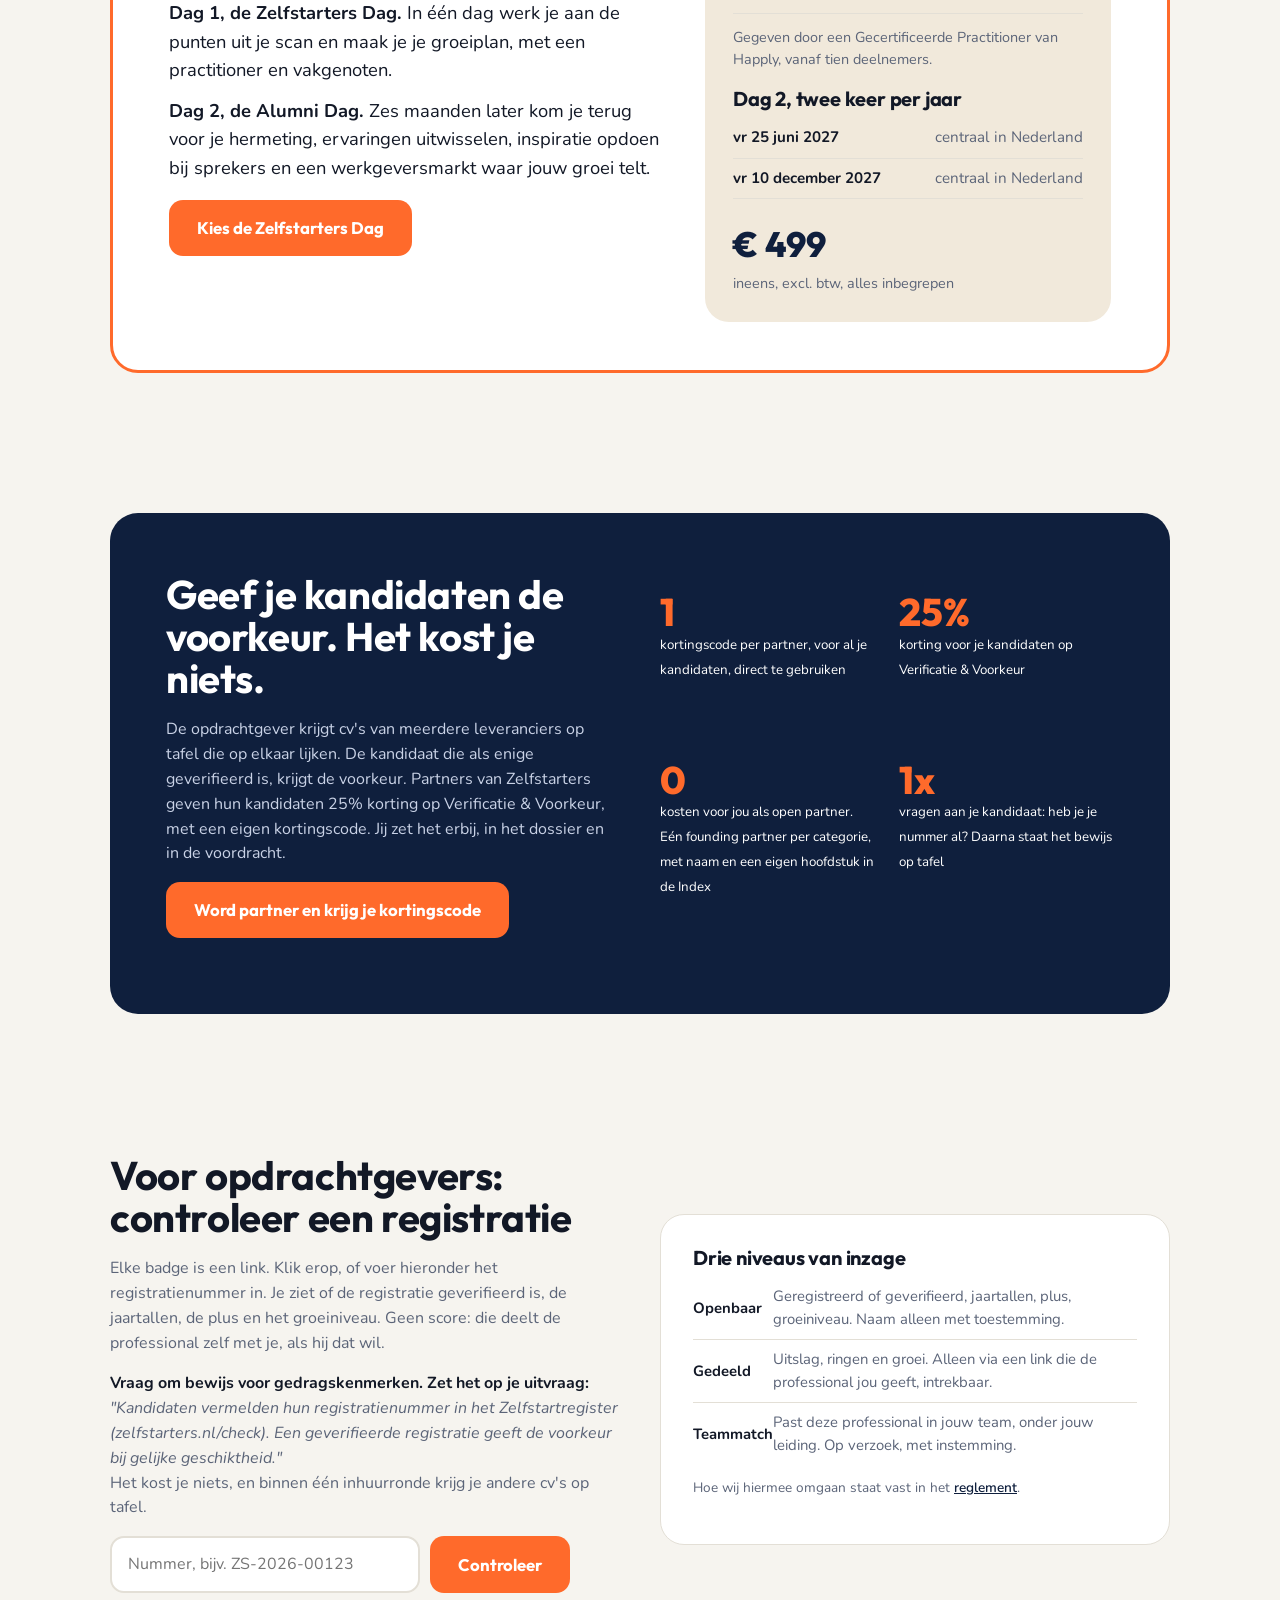
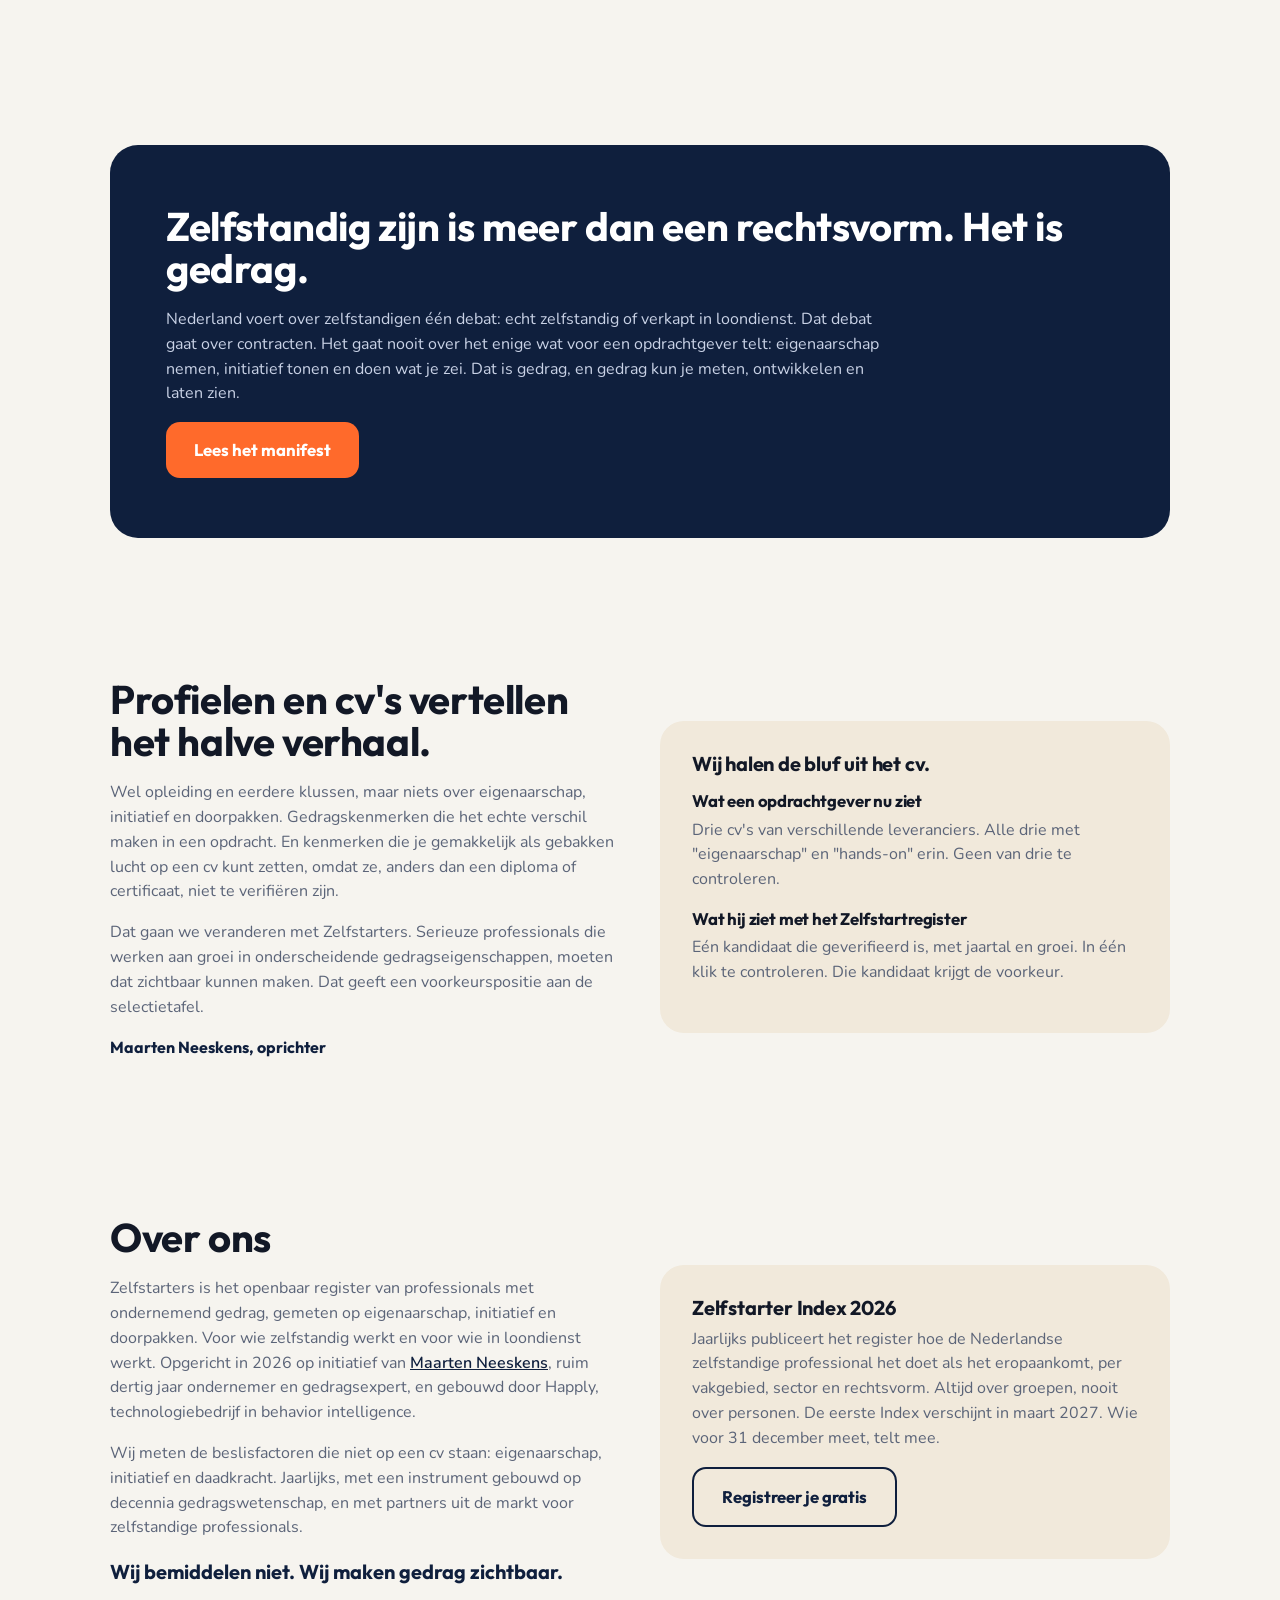
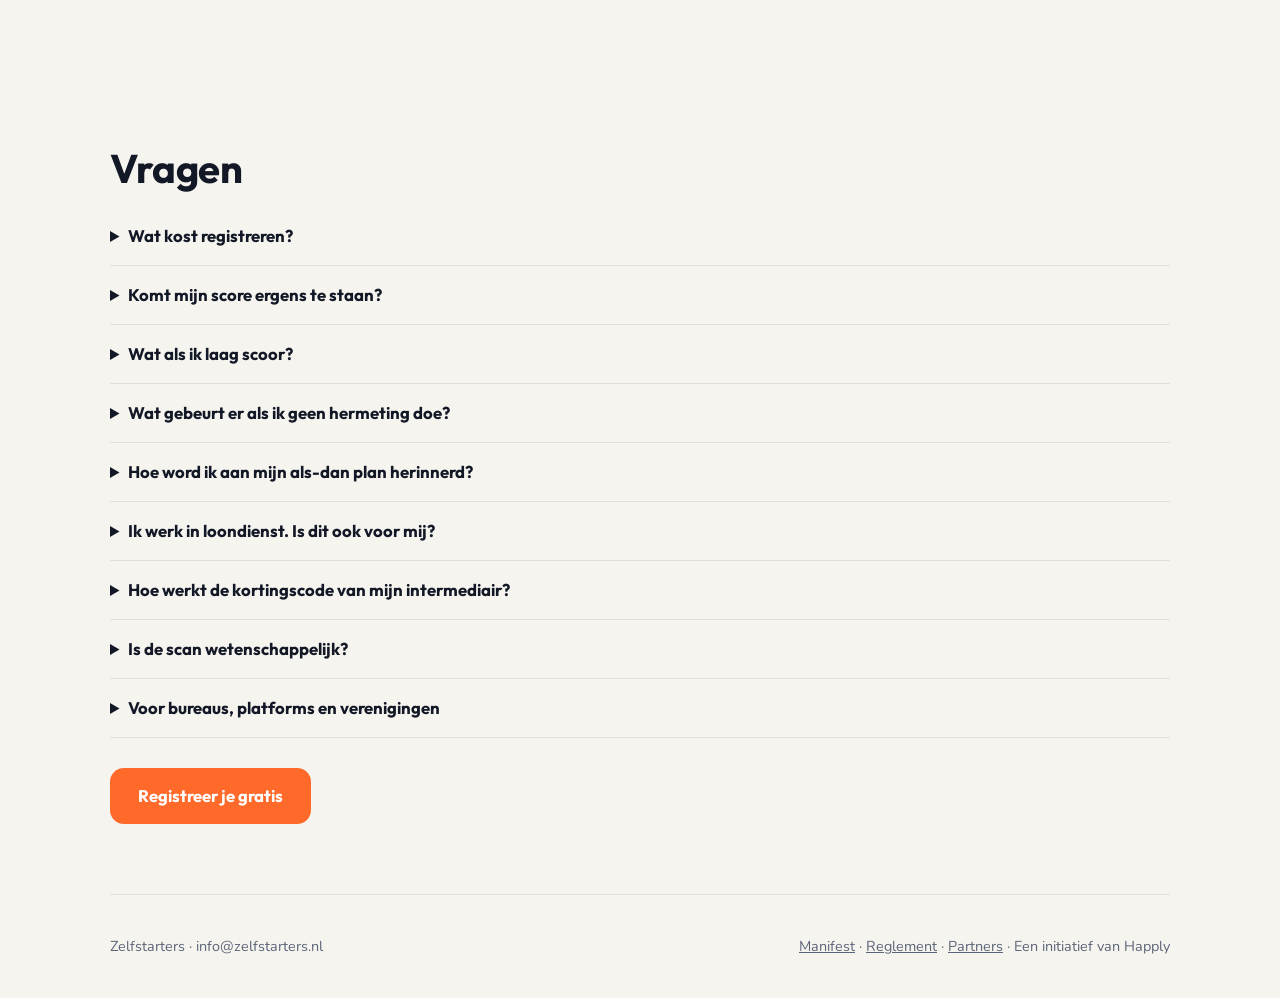
==== commit b4857c23: "Menu: Zo werkt het" ====
--- a/index.html
+++ b/index.html
@@ -131,7 +131,7 @@
     <svg width="40" height="40" viewBox="0 0 40 40" aria-hidden="true"><circle cx="20" cy="20" r="19" fill="#0f1f3d"/><circle cx="20" cy="20" r="13" fill="#fff"/><circle cx="20" cy="20" r="8" fill="#ff6a2b"/><circle cx="20" cy="20" r="3" fill="#fff"/></svg>
     <span>Zelfstarters<small>Het register voor ondernemend gedrag</small></span>
   </a>
-  <nav><a href="#structuur">De structuur</a><a href="#register">Het register</a><a href="#dag">De Dag</a><a href="#check">Controleer</a><a href="/manifest">Manifest</a><a href="/partners">Partners</a><a href="#vragen">Vragen</a><a class="btn" href="#start" style="padding:10px 18px;font-size:.95rem;margin-left:24px">Registreer gratis</a></nav>
+  <nav><a href="#structuur">Zo werkt het</a><a href="#register">Het register</a><a href="#dag">De Dag</a><a href="#check">Controleer</a><a href="/manifest">Manifest</a><a href="/partners">Partners</a><a href="#vragen">Vragen</a><a class="btn" href="#start" style="padding:10px 18px;font-size:.95rem;margin-left:24px">Registreer gratis</a></nav>
 </header>
 
 <section class="hero" style="padding-top:60px">
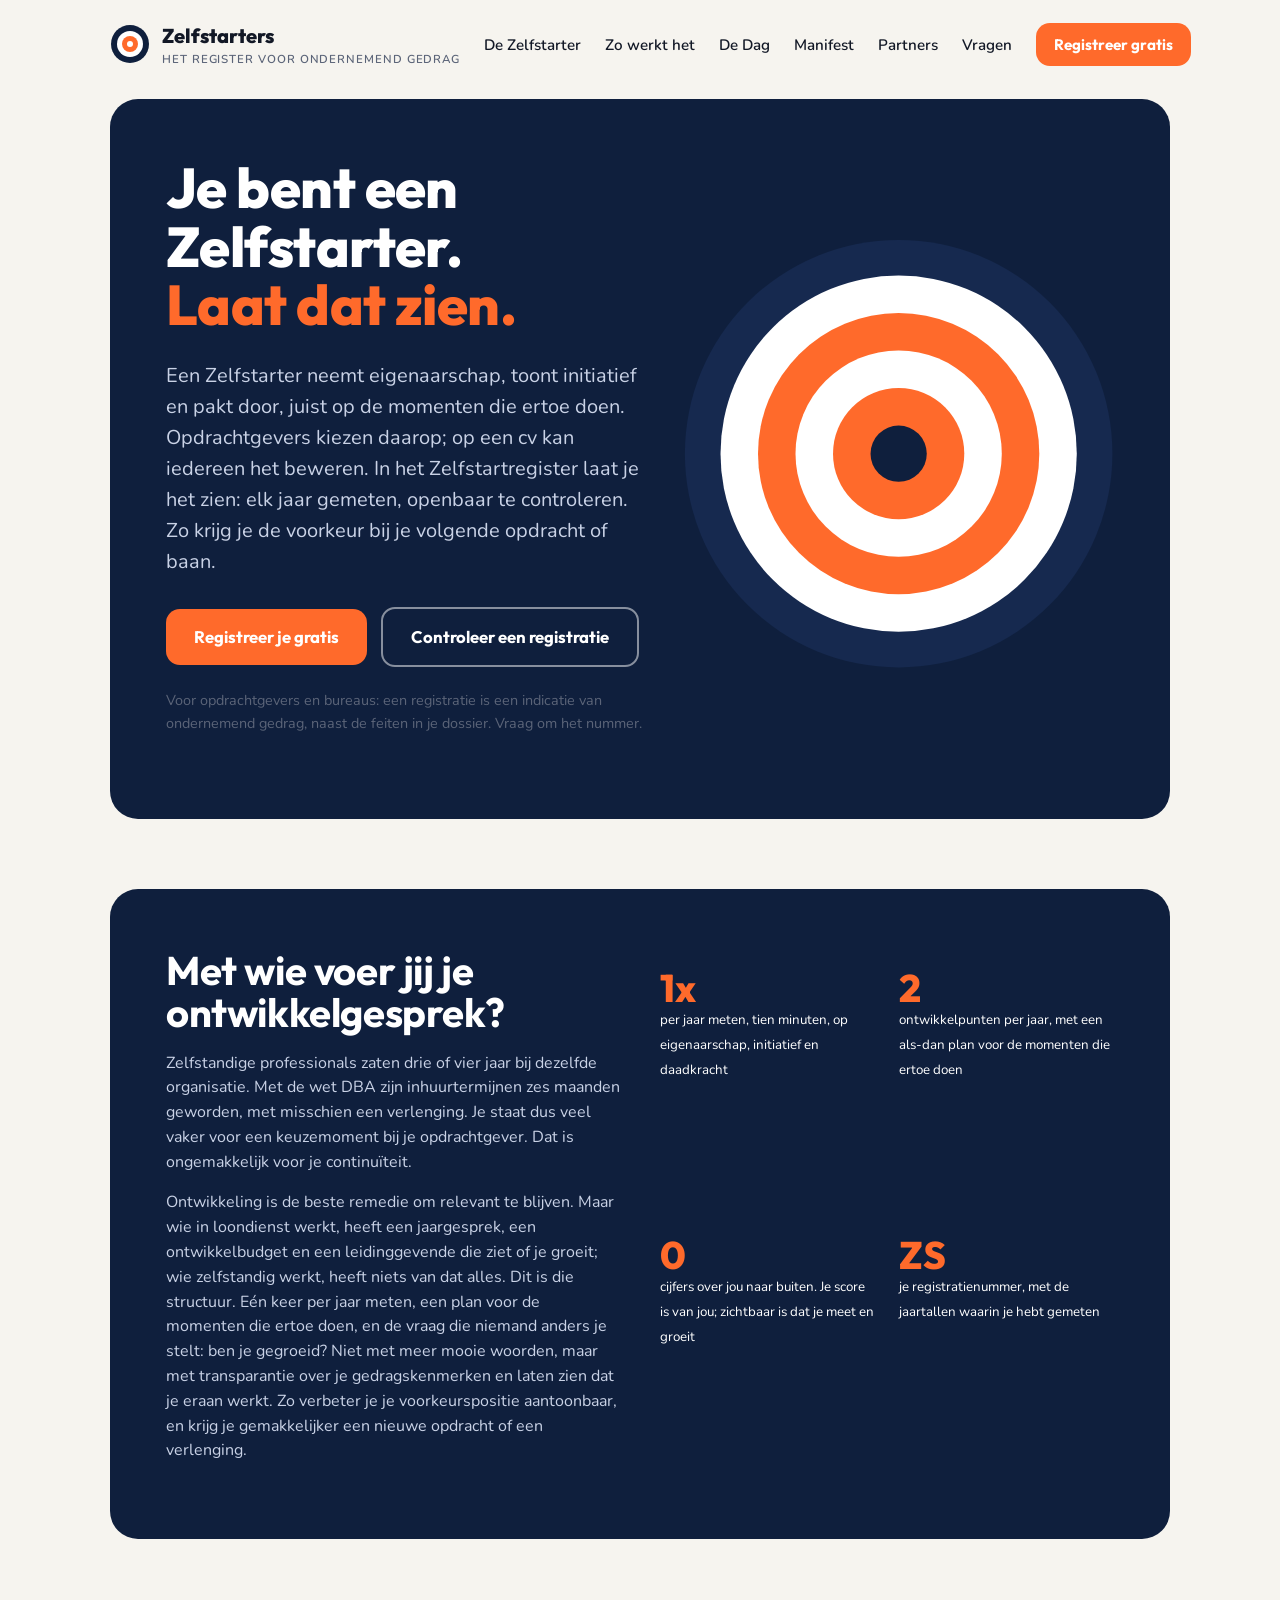
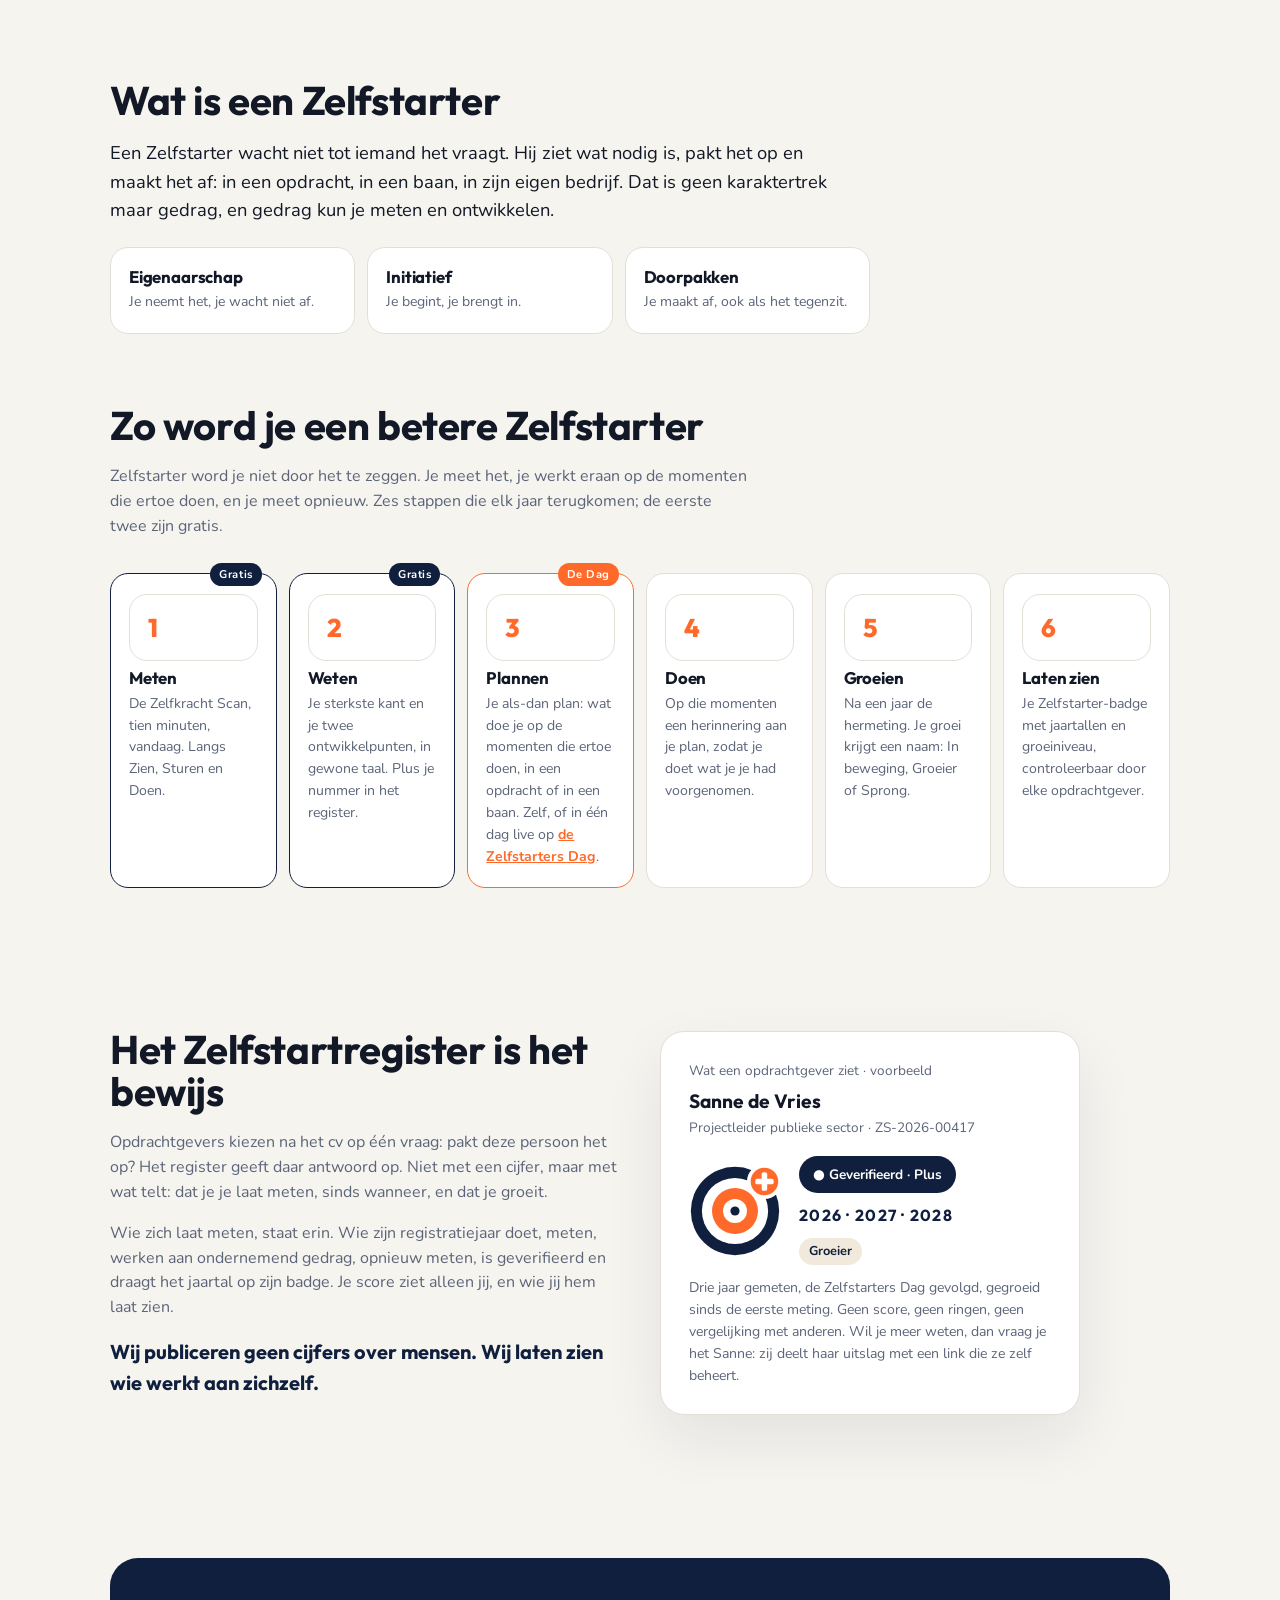
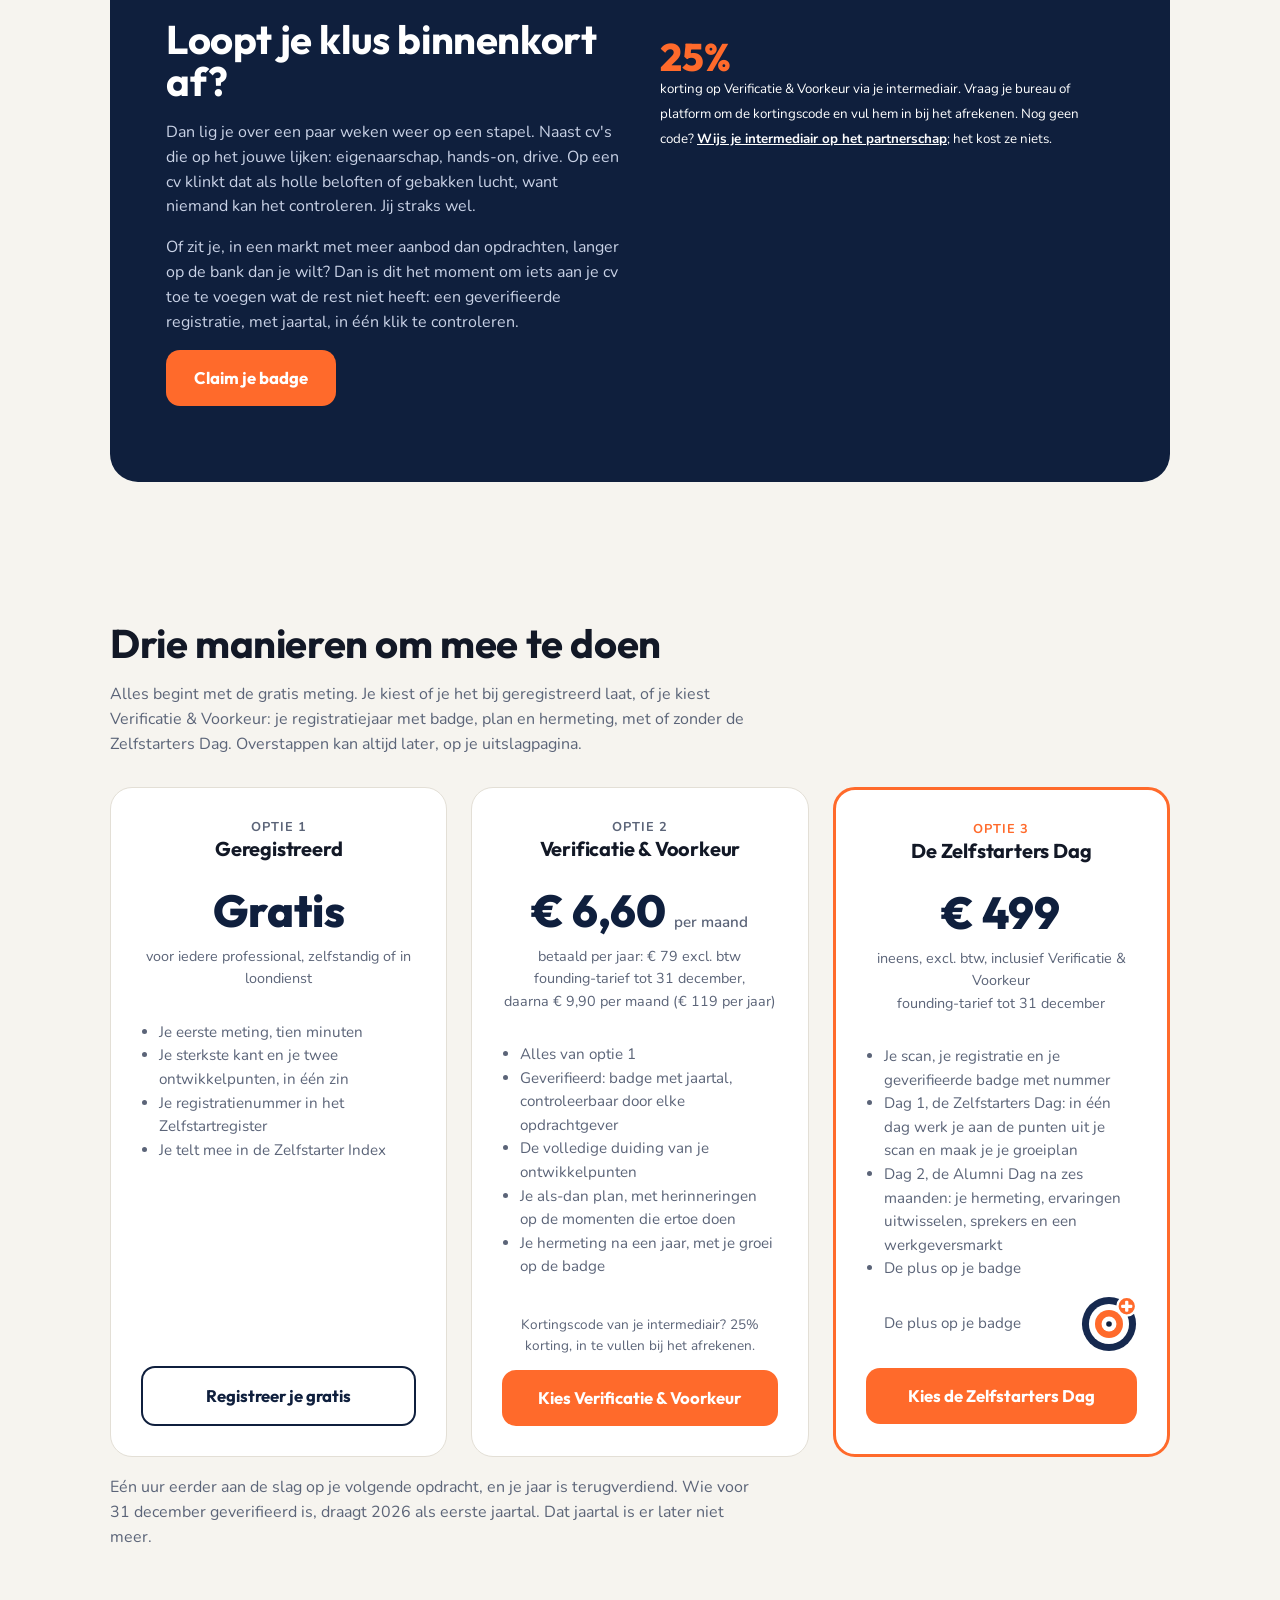
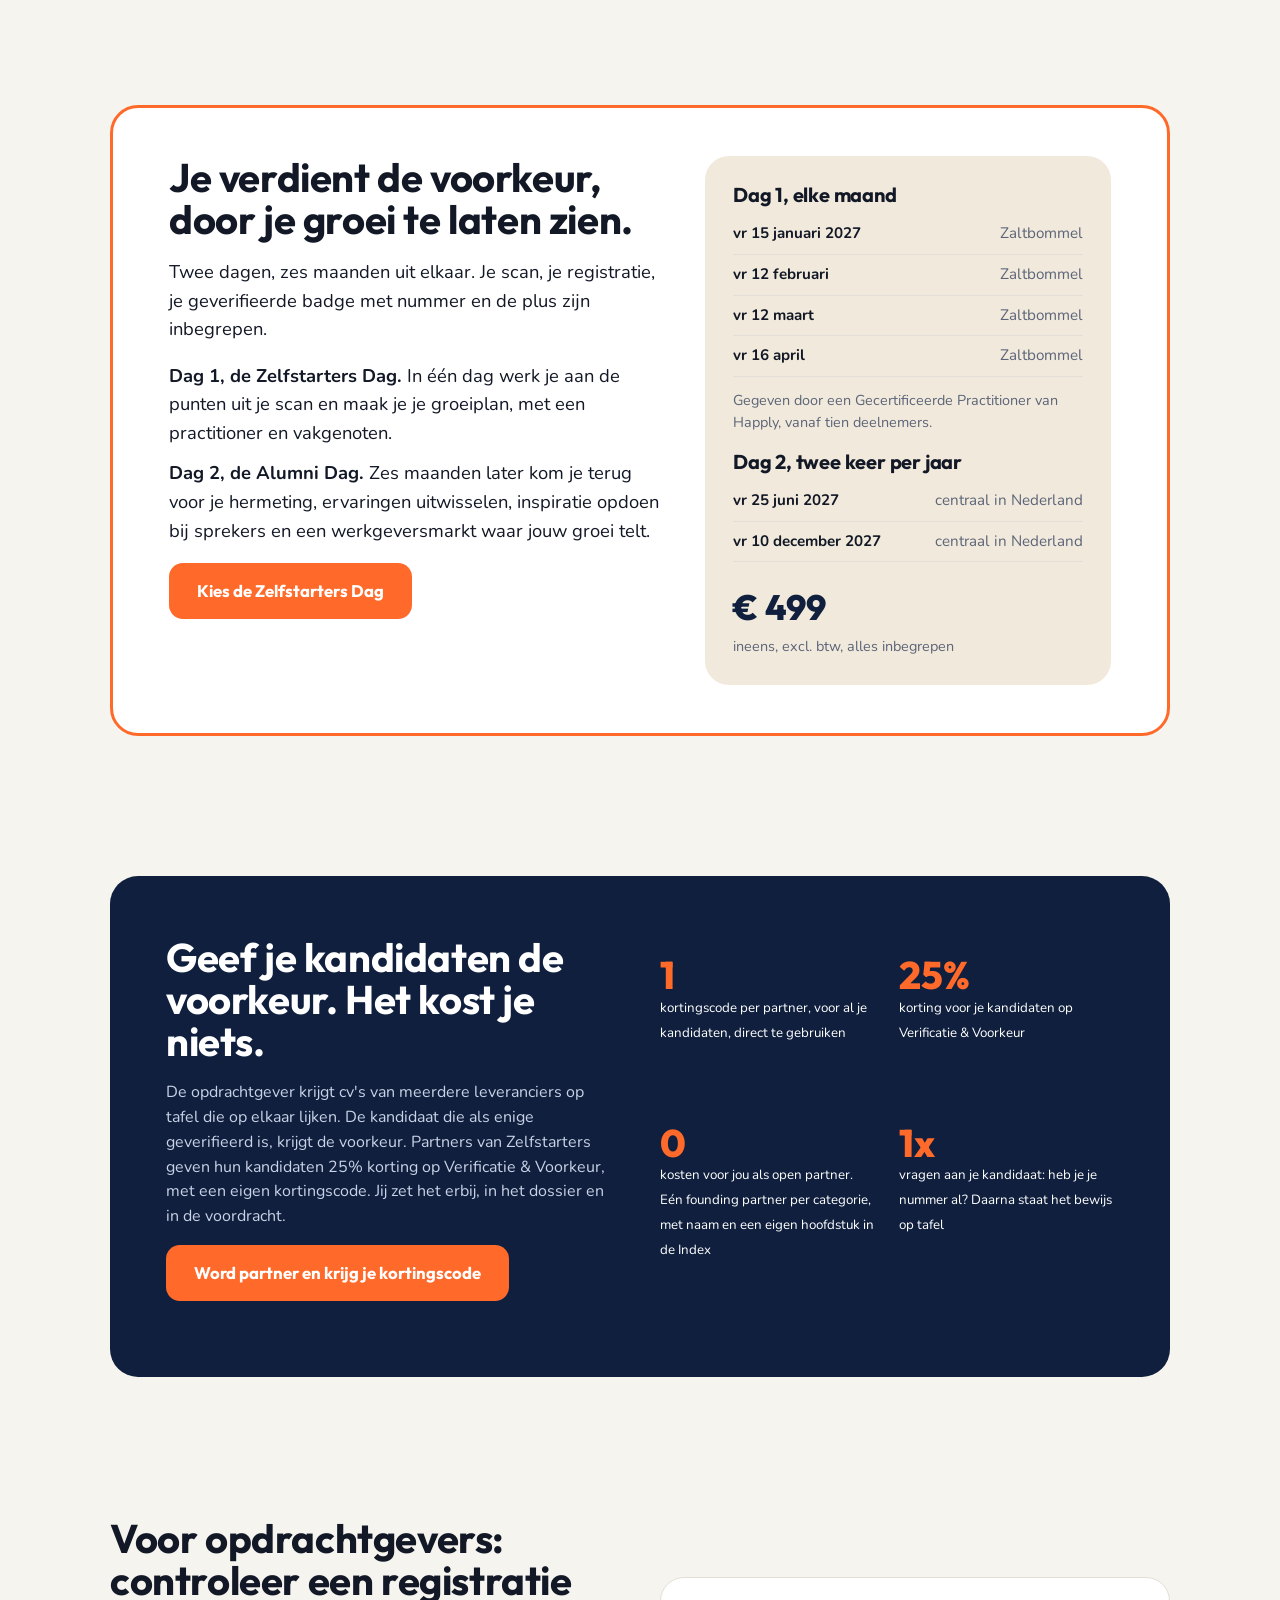
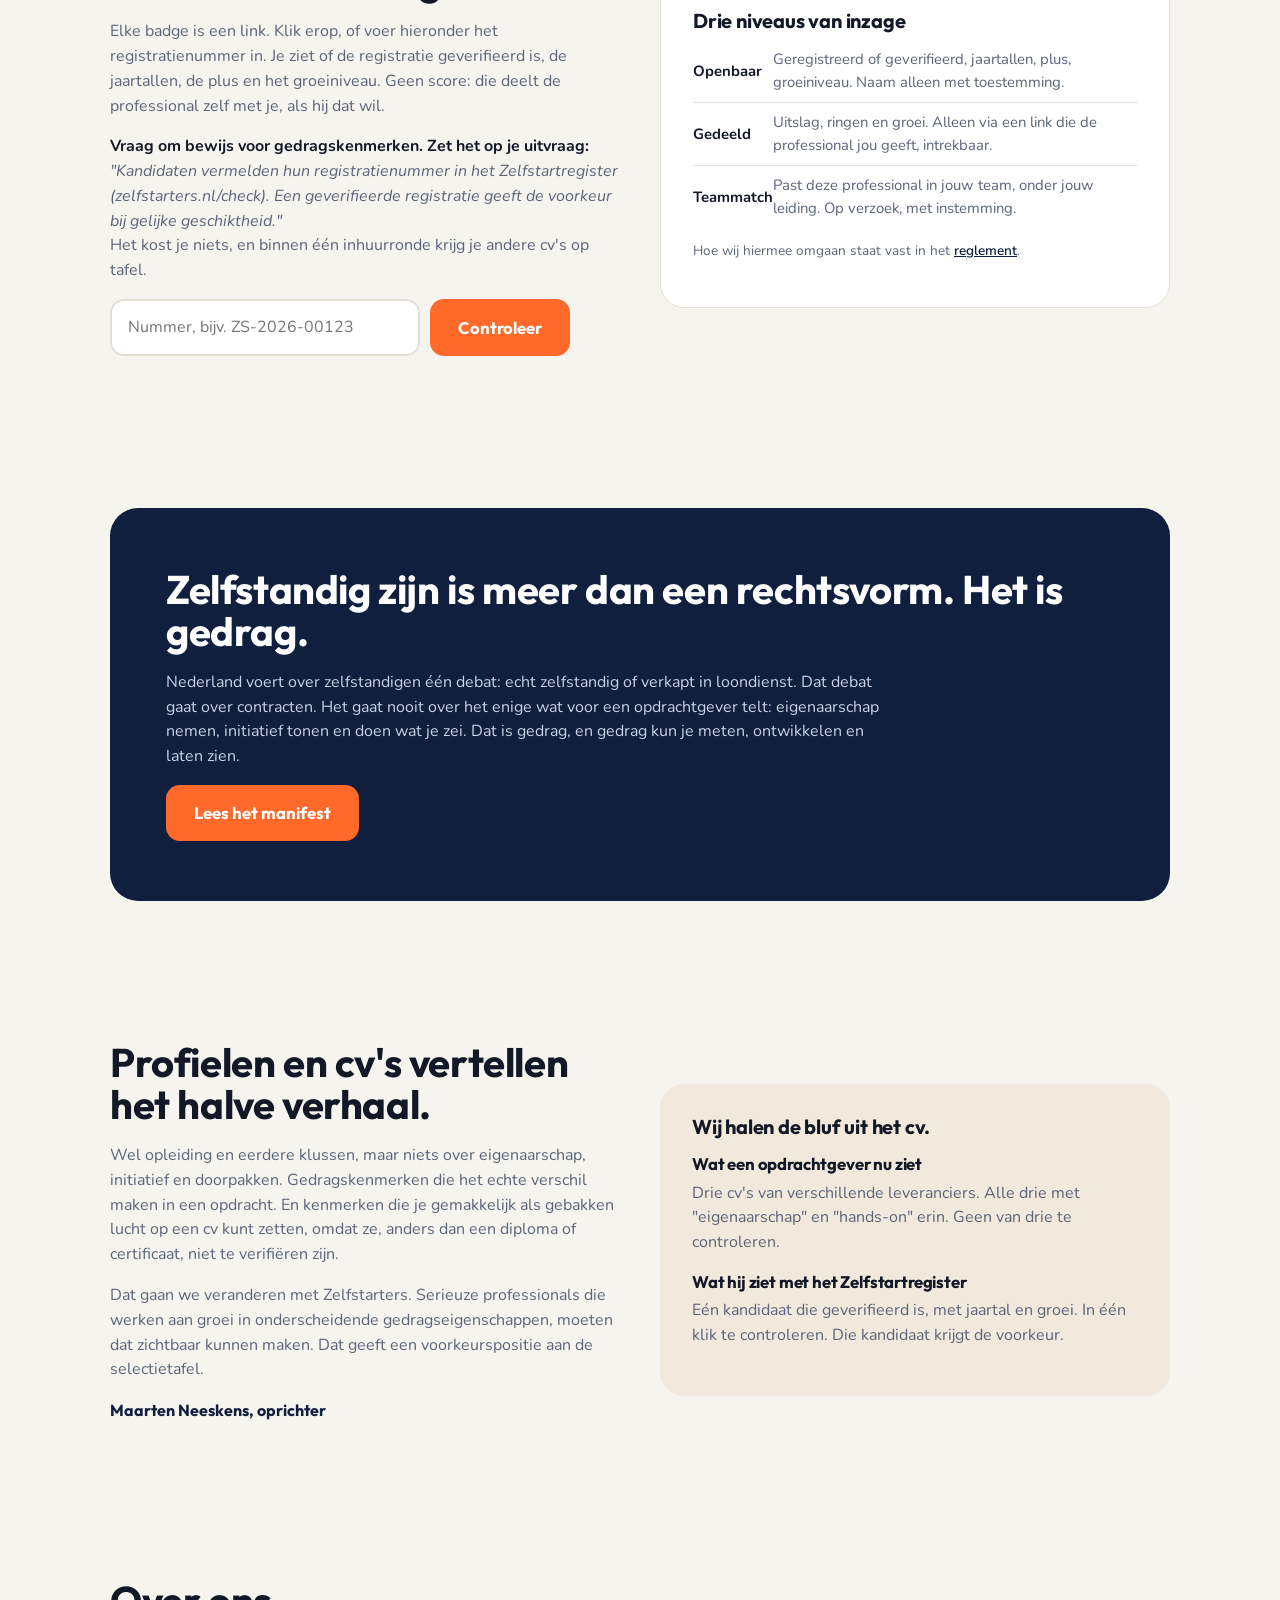
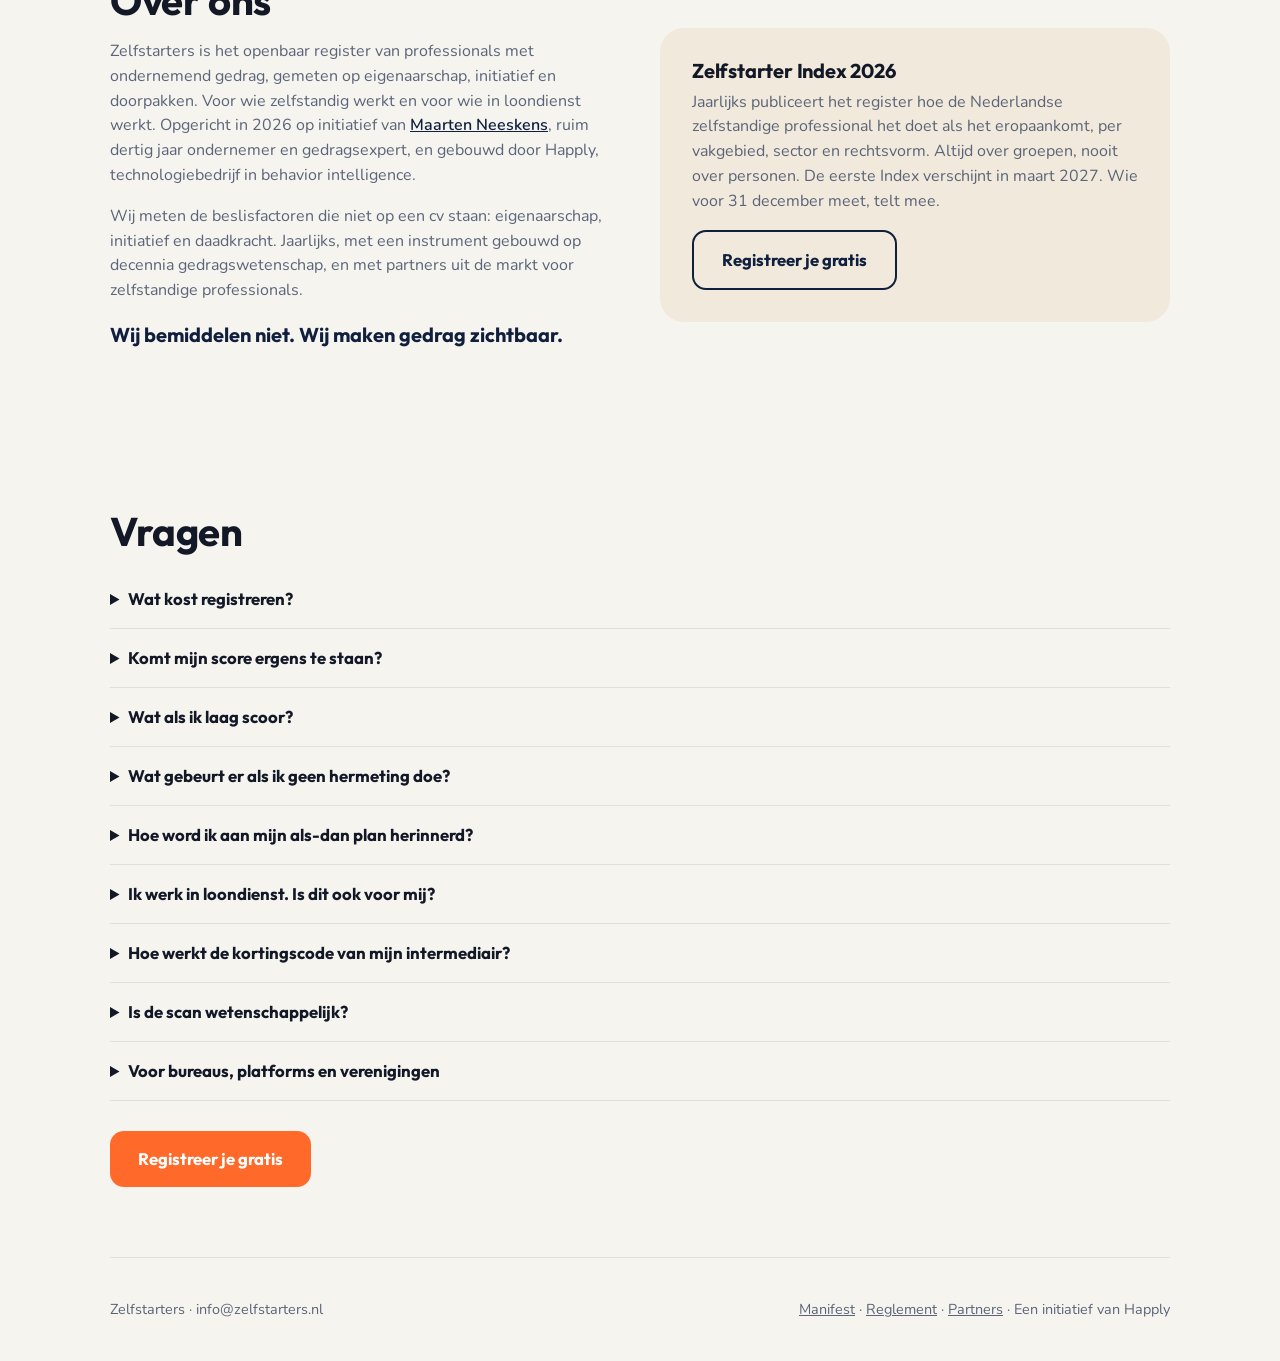
==== commit ffe598d2: "Je bent een Zelfstarter: identiteit in hero, definitie, betere Zelfstarter, reglement Co-Authored-By" ====
--- a/index.html
+++ b/index.html
@@ -3,7 +3,7 @@
 <head>
 <meta charset="utf-8">
 <meta name="viewport" content="width=device-width, initial-scale=1">
-<title>Zelfstarters · Het register voor ondernemend gedrag</title>
+<title>Zelfstarters · Je bent een Zelfstarter. Laat dat zien.</title>
 <meta name="description" content="Zelfstarters is het openbaar register van professionals met ondernemend gedrag, gemeten op eigenaarschap, initiatief en doorpakken. Elk jaar gemeten, openbaar te controleren. Zo krijg je de voorkeur bij je volgende opdracht of baan.">
 <link rel="icon" type="image/png" href="/icoon-256.png">
 <link rel="apple-touch-icon" href="/icoon-256.png">
@@ -102,7 +102,7 @@
 <body>
 <style>
 nav{white-space:nowrap}
-.brand small{max-width:360px}
+.brand small{max-width:360px;white-space:nowrap}
 .price.hi:before{display:none}
 .two{align-items:start}
 .hero h1{font-size:clamp(2.2rem,4.4vw,3.5rem)}
@@ -131,13 +131,13 @@
     <svg width="40" height="40" viewBox="0 0 40 40" aria-hidden="true"><circle cx="20" cy="20" r="19" fill="#0f1f3d"/><circle cx="20" cy="20" r="13" fill="#fff"/><circle cx="20" cy="20" r="8" fill="#ff6a2b"/><circle cx="20" cy="20" r="3" fill="#fff"/></svg>
     <span>Zelfstarters<small>Het register voor ondernemend gedrag</small></span>
   </a>
-  <nav><a href="#structuur">Zo werkt het</a><a href="#register">Het register</a><a href="#dag">De Dag</a><a href="#check">Controleer</a><a href="/manifest">Manifest</a><a href="/partners">Partners</a><a href="#vragen">Vragen</a><a class="btn" href="#start" style="padding:10px 18px;font-size:.95rem;margin-left:24px">Registreer gratis</a></nav>
+  <nav><a href="#zelfstarter">De Zelfstarter</a><a href="#structuur">Zo werkt het</a><a href="#dag">De Dag</a><a href="/manifest">Manifest</a><a href="/partners">Partners</a><a href="#vragen">Vragen</a><a class="btn" href="#start" style="padding:10px 18px;font-size:.95rem;margin-left:24px">Registreer gratis</a></nav>
 </header>
 
 <section class="hero" style="padding-top:60px">
   <div>
-    <h1>Je verdient de voorkeur.<br><span style="color:var(--orange)">Laat dat zien.</span></h1>
-    <p class="lead">Opdrachtgevers kiezen op ondernemend gedrag: eigenaarschap, initiatief, doorpakken. Op een cv kan iedereen dat beweren. In het Zelfstartregister laat je het zien: elk jaar gemeten, openbaar te controleren. Zo krijg je de voorkeur bij je volgende opdracht of baan.</p>
+    <h1>Je bent een Zelfstarter.<br><span style="color:var(--orange)">Laat dat zien.</span></h1>
+    <p class="lead">Een Zelfstarter neemt eigenaarschap, toont initiatief en pakt door, juist op de momenten die ertoe doen. Opdrachtgevers kiezen daarop; op een cv kan iedereen het beweren. In het Zelfstartregister laat je het zien: elk jaar gemeten, openbaar te controleren. Zo krijg je de voorkeur bij je volgende opdracht of baan.</p>
     <a class="btn" href="#start">Registreer je gratis</a>
     <a class="btn ghost" href="#check" style="margin:10px 0 0 10px">Controleer een registratie</a>
     <p class="muted" style="font-size:.9rem;margin-top:22px;max-width:520px">Voor opdrachtgevers en bureaus: een registratie is een indicatie van ondernemend gedrag, naast de feiten in je dossier. Vraag om het nummer.</p>
@@ -170,16 +170,26 @@
   </div>
 </section>
 
+<section id="zelfstarter" style="padding-bottom:0">
+  <h2>Wat is een Zelfstarter</h2>
+  <p style="max-width:720px;font-size:1.15rem">Een Zelfstarter wacht niet tot iemand het vraagt. Hij ziet wat nodig is, pakt het op en maakt het af: in een opdracht, in een baan, in zijn eigen bedrijf. Dat is geen karaktertrek maar gedrag, en gedrag kun je meten en ontwikkelen.</p>
+  <div class="stap" style="margin-top:22px;grid-template-columns:repeat(3,1fr);max-width:760px">
+    <div><h3>Eigenaarschap</h3><p>Je neemt het, je wacht niet af.</p></div>
+    <div><h3>Initiatief</h3><p>Je begint, je brengt in.</p></div>
+    <div><h3>Doorpakken</h3><p>Je maakt af, ook als het tegenzit.</p></div>
+  </div>
+</section>
+
 <section id="structuur">
-  <h2>Zo werk je aan ondernemend gedrag, elk jaar</h2>
-  <p class="muted" style="max-width:640px">Zes stappen die elk jaar terugkomen. De eerste twee zijn gratis, voor iedereen die zelfstandig werkt.</p>
+  <h2>Zo word je een betere Zelfstarter</h2>
+  <p class="muted" style="max-width:640px">Zelfstarter word je niet door het te zeggen. Je meet het, je werkt eraan op de momenten die ertoe doen, en je meet opnieuw. Zes stappen die elk jaar terugkomen; de eerste twee zijn gratis.</p>
   <div class="stap">
     <div class="gratis"><span class="tag">Gratis</span><div class="n">1</div><h3>Meten</h3><p>De Zelfkracht Scan, tien minuten, vandaag. Langs Zien, Sturen en Doen.</p></div>
     <div class="gratis"><span class="tag">Gratis</span><div class="n">2</div><h3>Weten</h3><p>Je sterkste kant en je twee ontwikkelpunten, in gewone taal. Plus je nummer in het register.</p></div>
     <div class="plusrand"><span class="tag plus">De Dag</span><div class="n">3</div><h3>Plannen</h3><p>Je als-dan plan: wat doe je op de momenten die ertoe doen, in een opdracht of in een baan. Zelf, of in één dag live op <a href="#dag" style="color:var(--orange);font-weight:700">de Zelfstarters Dag</a>.</p></div>
     <div><div class="n">4</div><h3>Doen</h3><p>Op die momenten een herinnering aan je plan, zodat je doet wat je je had voorgenomen.</p></div>
     <div><div class="n">5</div><h3>Groeien</h3><p>Na een jaar de hermeting. Je groei krijgt een naam: In beweging, Groeier of Sprong.</p></div>
-    <div><div class="n">6</div><h3>Laten zien</h3><p>Je badge met jaartallen en groeiniveau, controleerbaar door elke opdrachtgever.</p></div>
+    <div><div class="n">6</div><h3>Laten zien</h3><p>Je Zelfstarter-badge met jaartallen en groeiniveau, controleerbaar door elke opdrachtgever.</p></div>
   </div>
 </section>
 
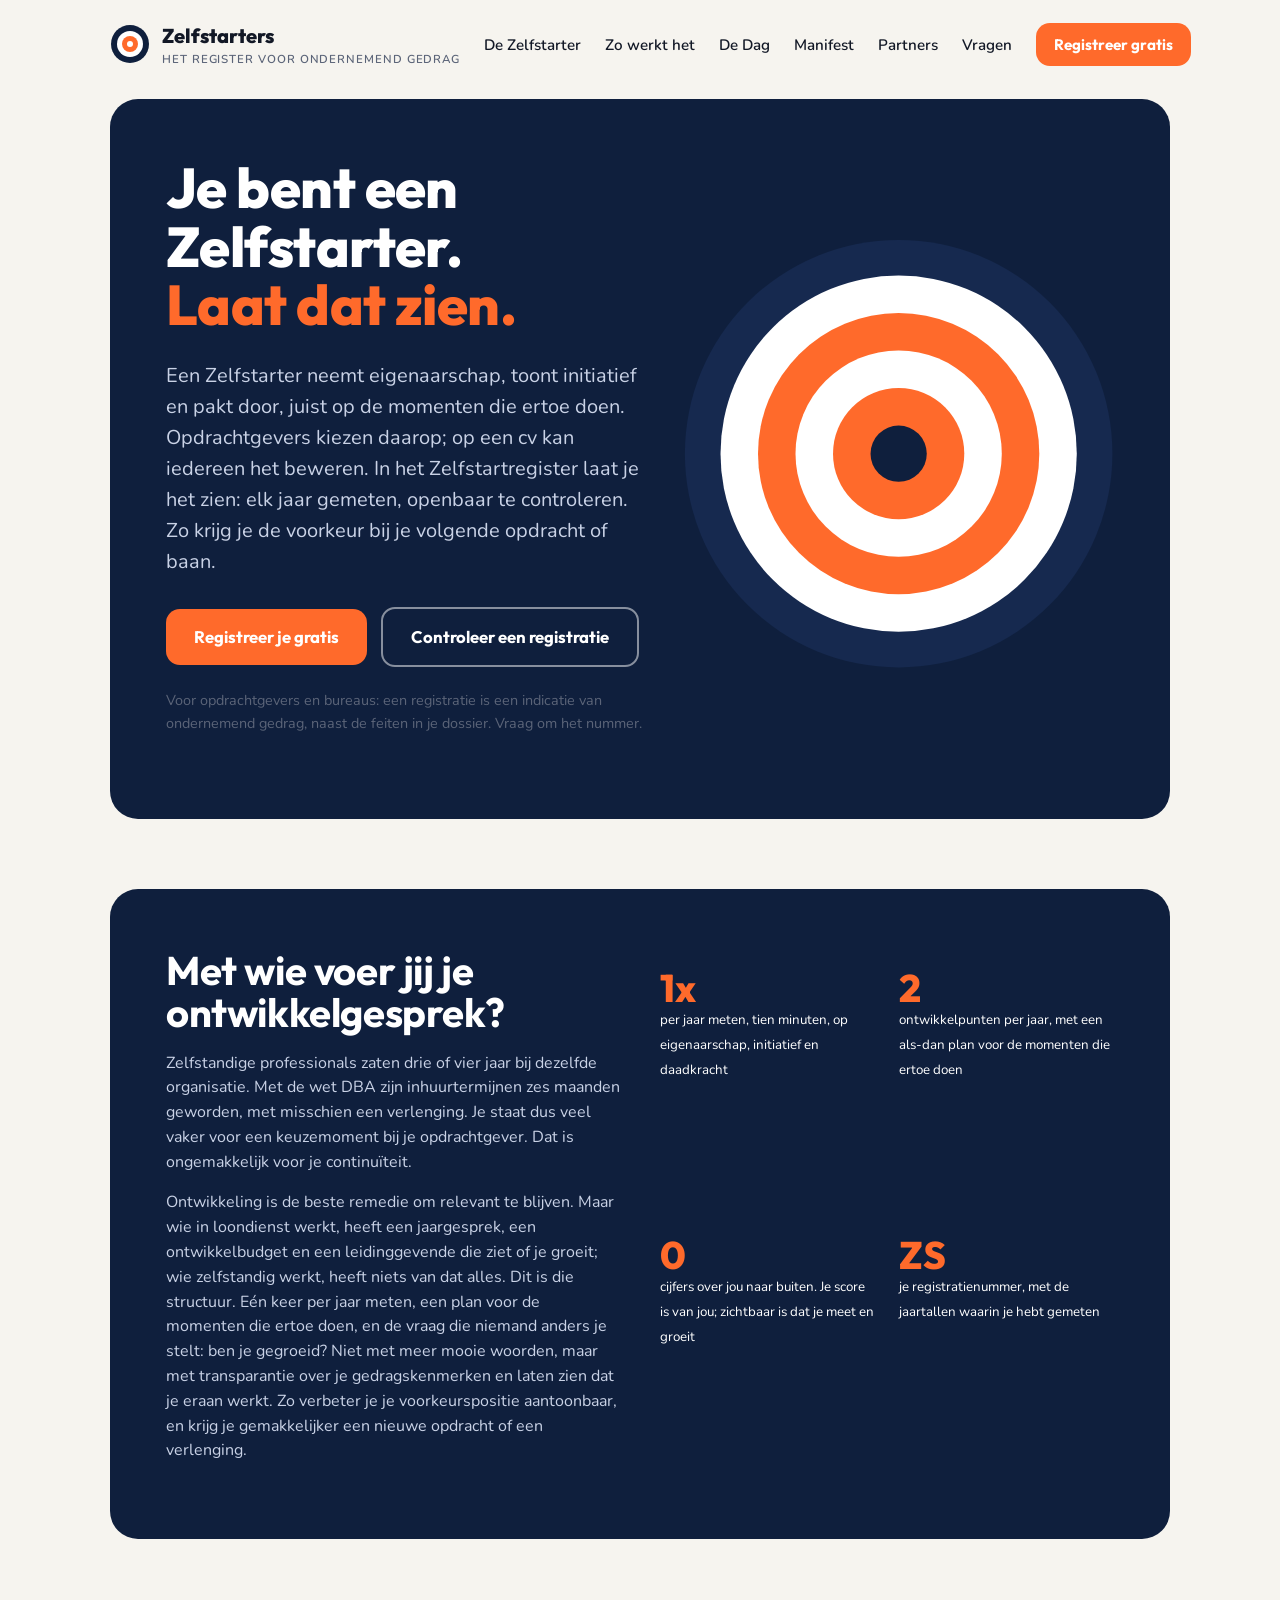
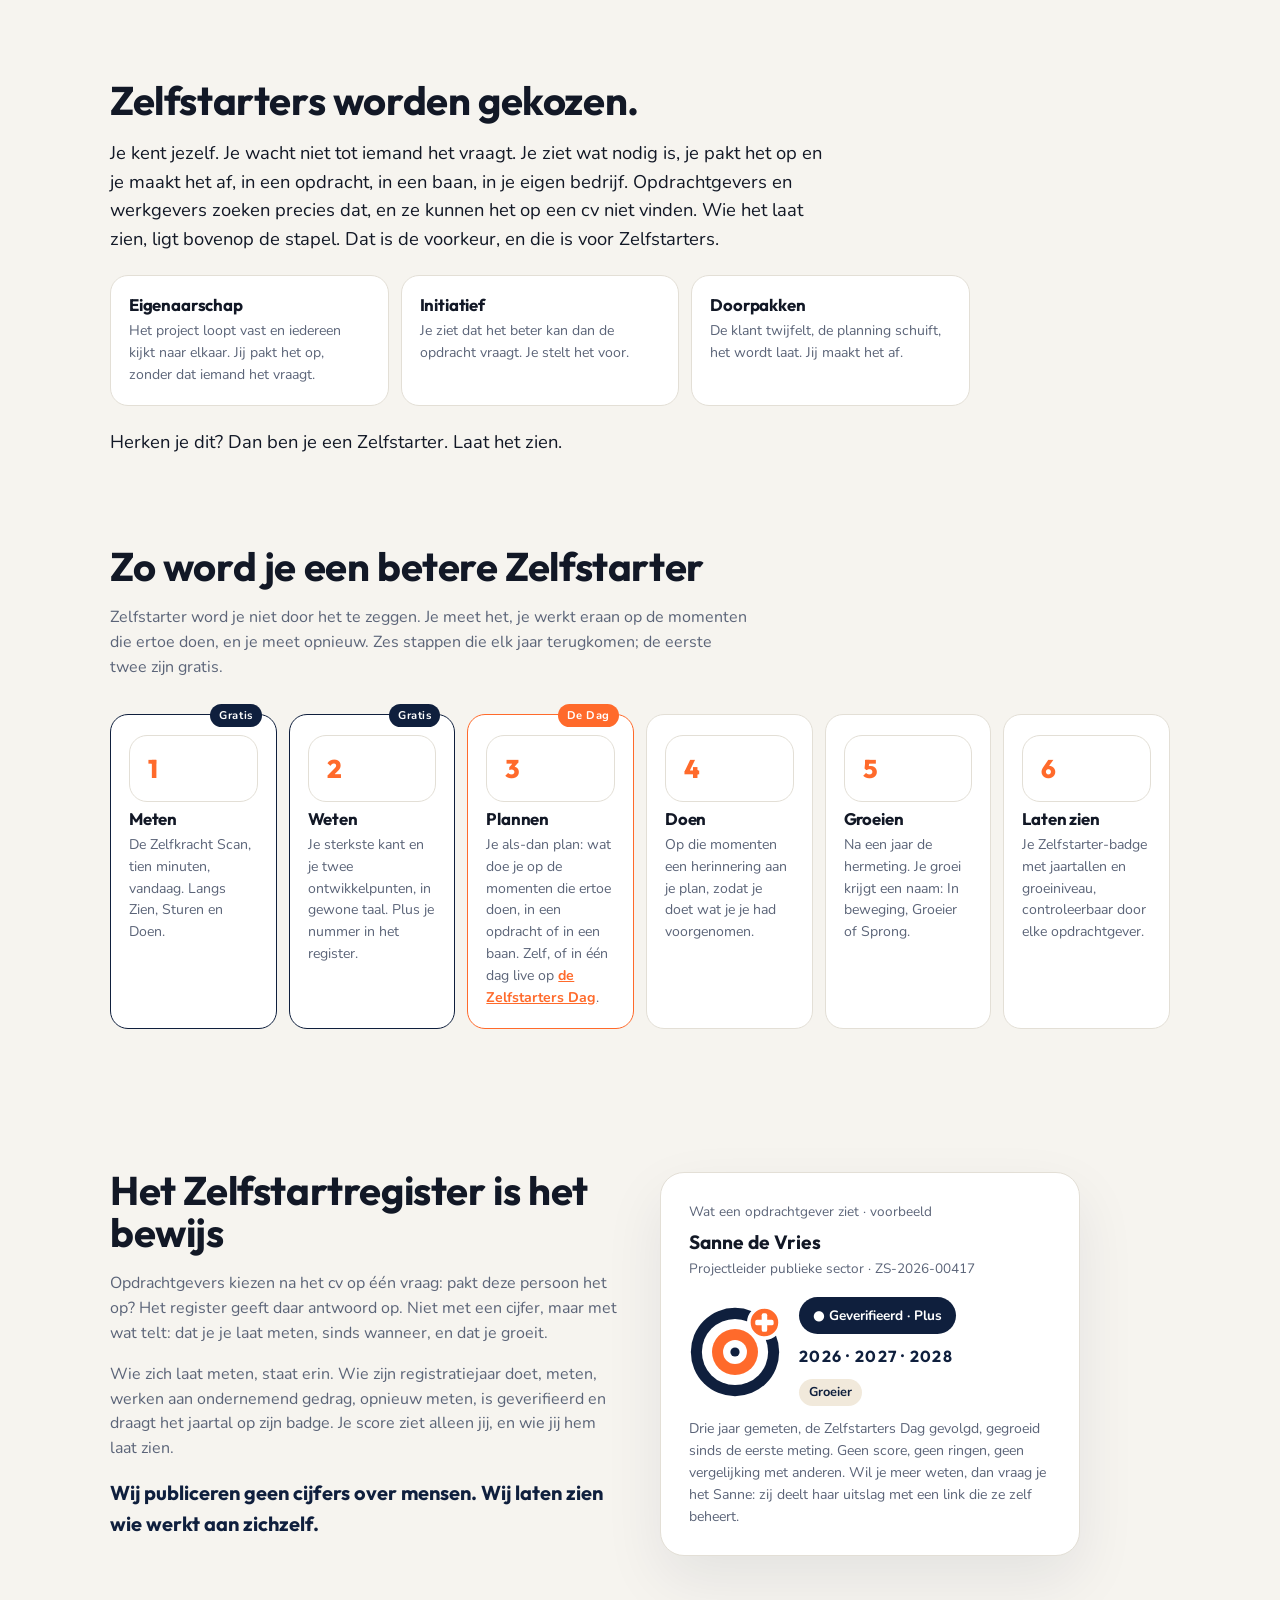
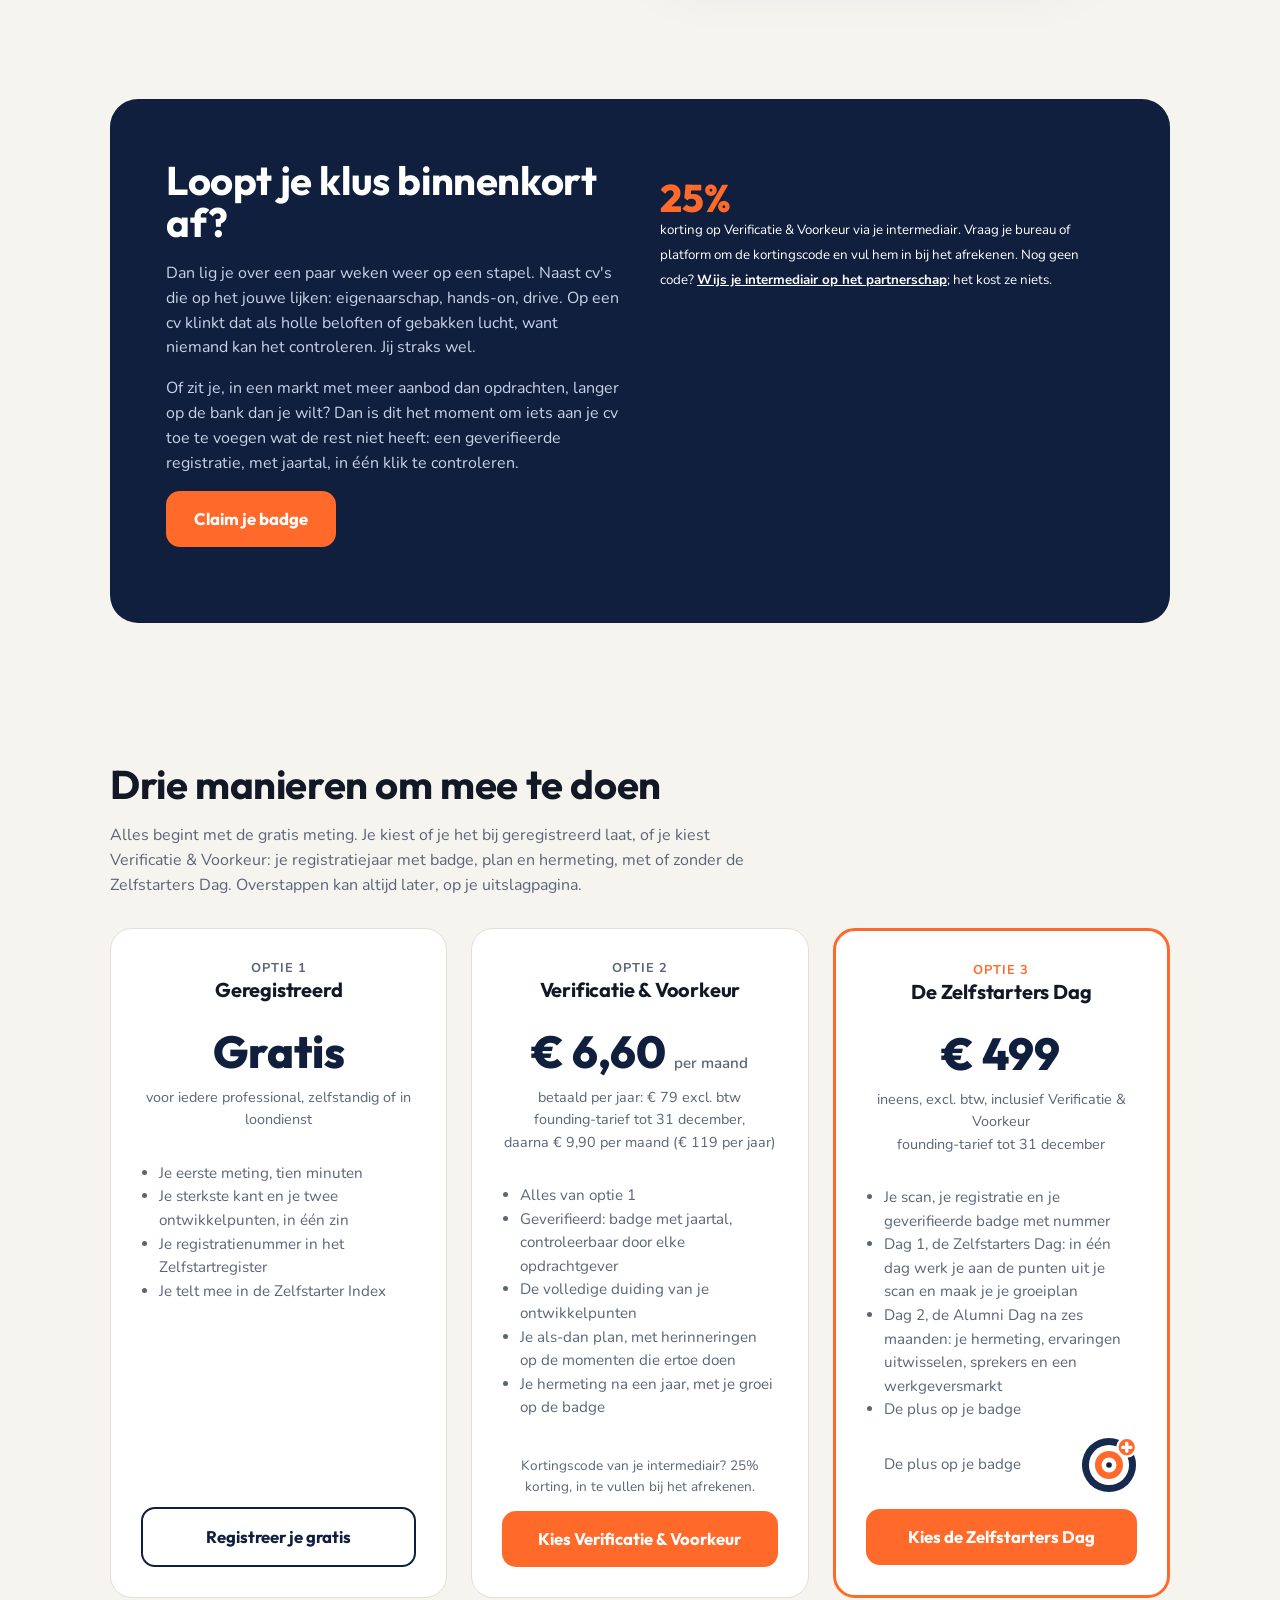
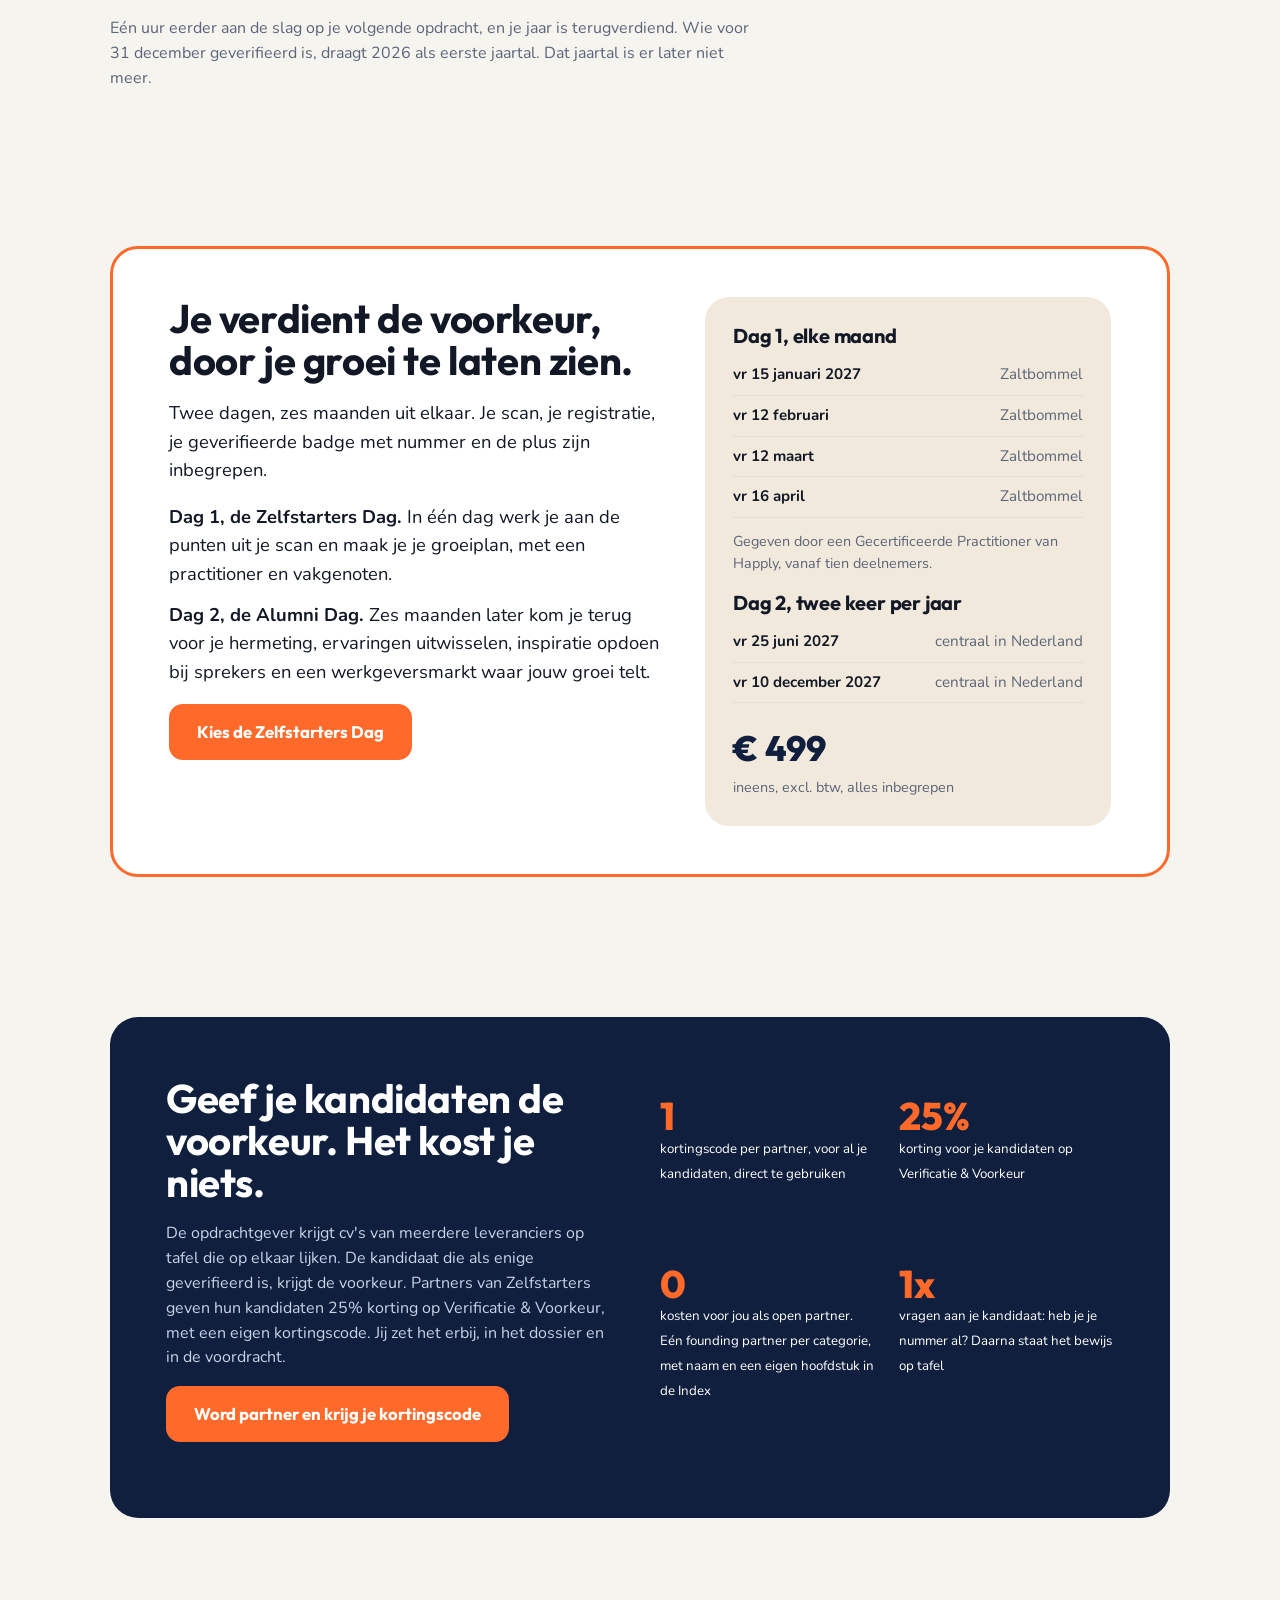
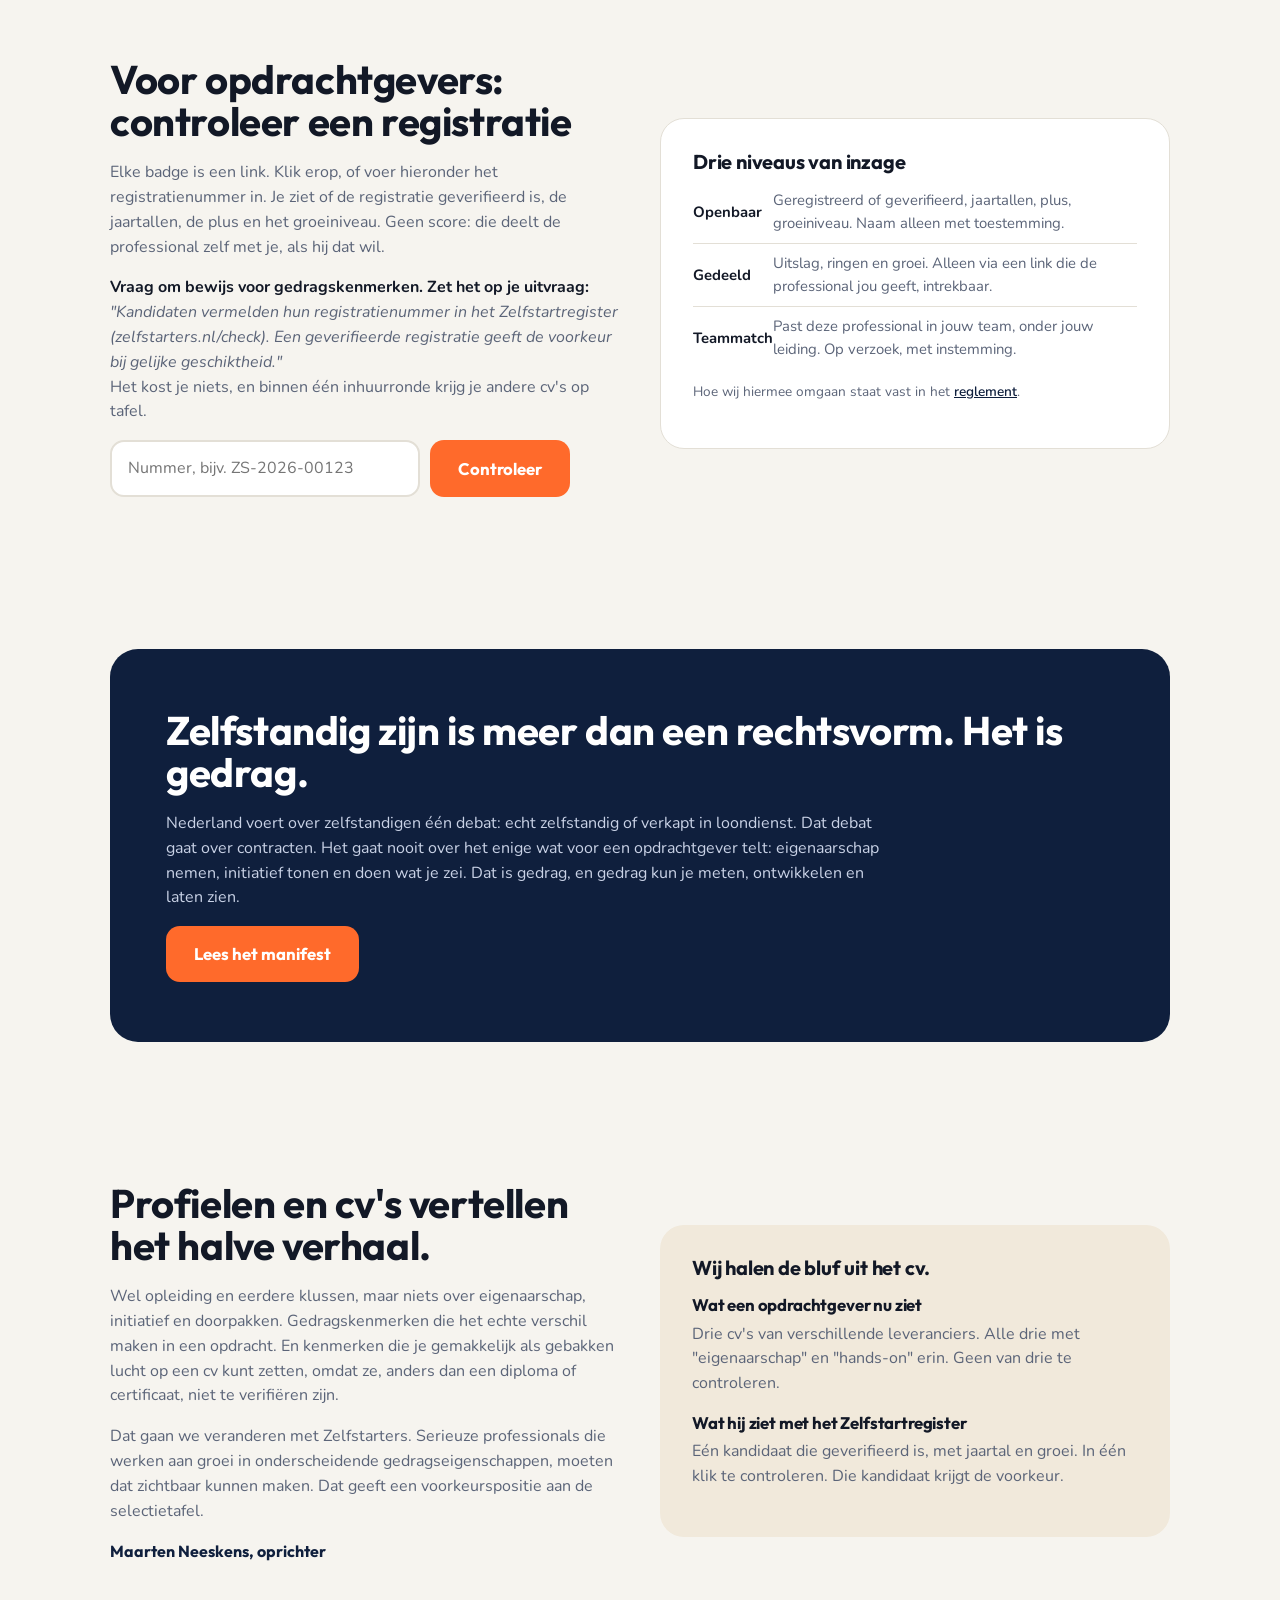
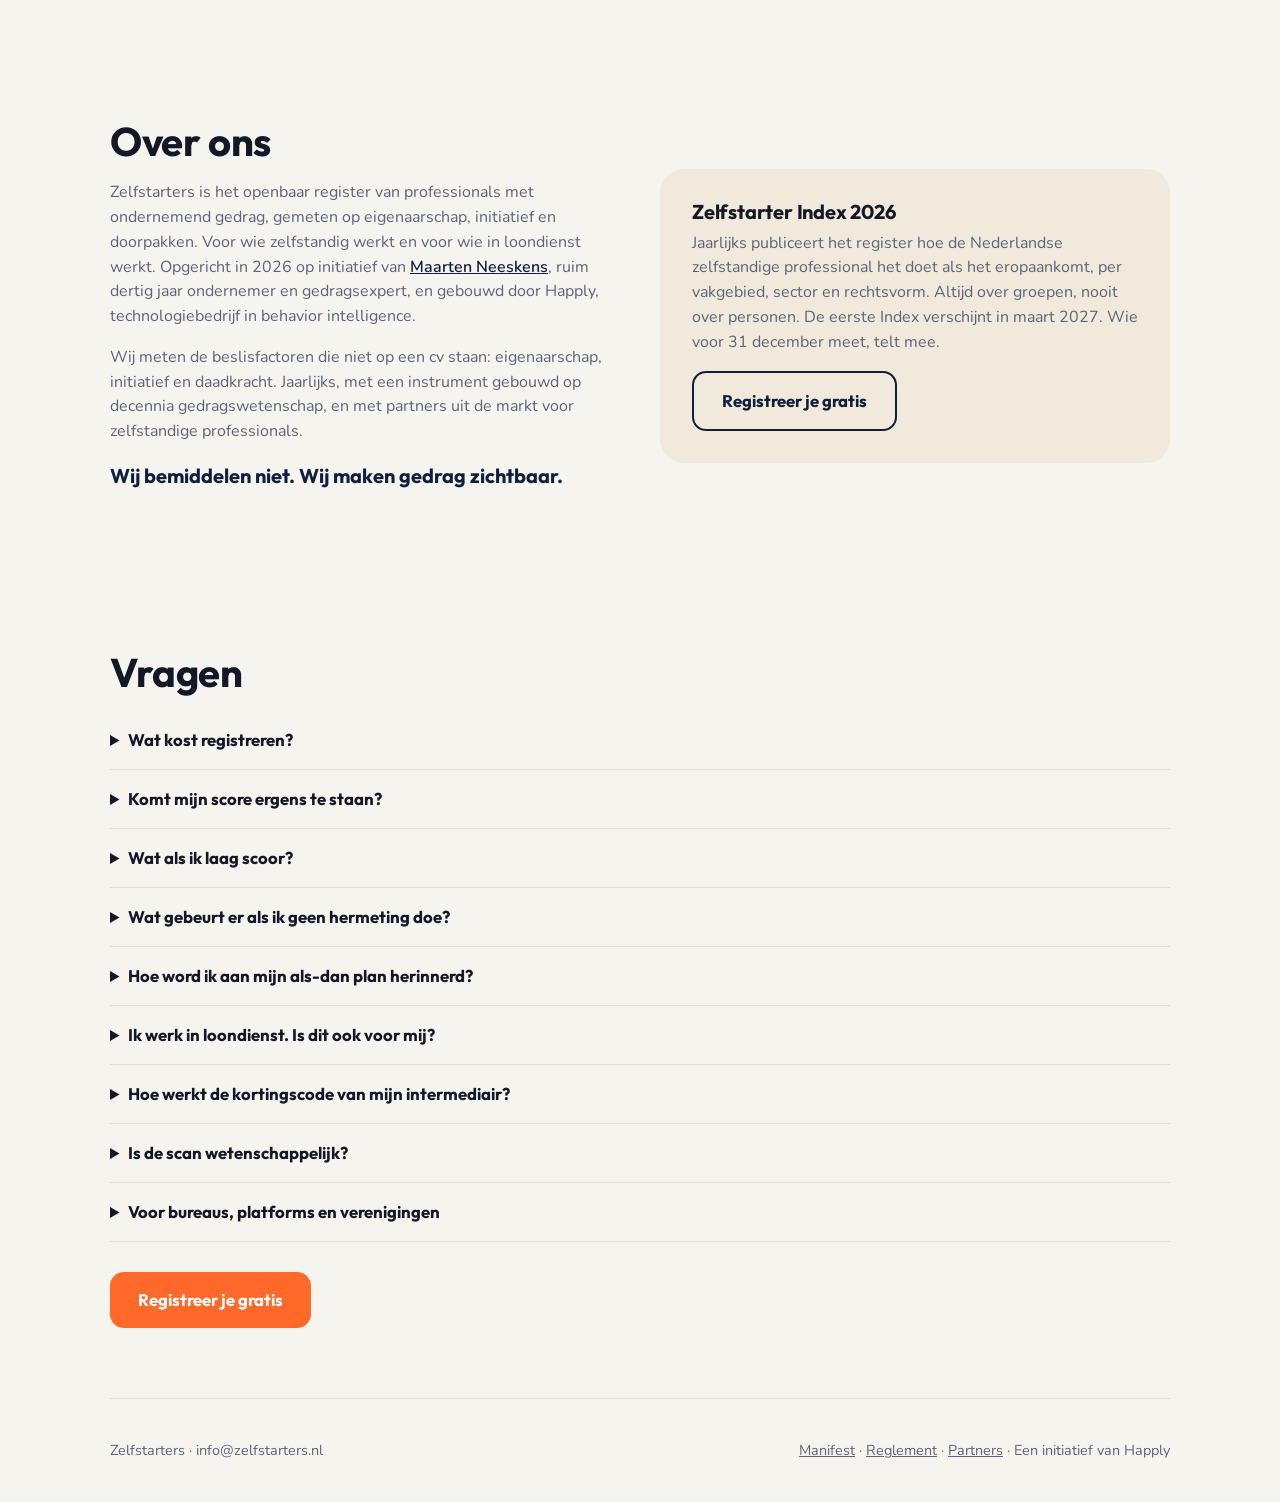
==== commit 302b0d99: "Zelfstarters worden gekozen: herkenning in plaats van definitie Co-Authored-By: Claude Fable 5.1 <no" ====
--- a/index.html
+++ b/index.html
@@ -171,13 +171,14 @@
 </section>
 
 <section id="zelfstarter" style="padding-bottom:0">
-  <h2>Wat is een Zelfstarter</h2>
-  <p style="max-width:720px;font-size:1.15rem">Een Zelfstarter wacht niet tot iemand het vraagt. Hij ziet wat nodig is, pakt het op en maakt het af: in een opdracht, in een baan, in zijn eigen bedrijf. Dat is geen karaktertrek maar gedrag, en gedrag kun je meten en ontwikkelen.</p>
-  <div class="stap" style="margin-top:22px;grid-template-columns:repeat(3,1fr);max-width:760px">
-    <div><h3>Eigenaarschap</h3><p>Je neemt het, je wacht niet af.</p></div>
-    <div><h3>Initiatief</h3><p>Je begint, je brengt in.</p></div>
-    <div><h3>Doorpakken</h3><p>Je maakt af, ook als het tegenzit.</p></div>
-  </div>
+  <h2>Zelfstarters worden gekozen.</h2>
+  <p style="max-width:720px;font-size:1.15rem">Je kent jezelf. Je wacht niet tot iemand het vraagt. Je ziet wat nodig is, je pakt het op en je maakt het af, in een opdracht, in een baan, in je eigen bedrijf. Opdrachtgevers en werkgevers zoeken precies dat, en ze kunnen het op een cv niet vinden. Wie het laat zien, ligt bovenop de stapel. Dat is de voorkeur, en die is voor Zelfstarters.</p>
+  <div class="stap" style="margin-top:22px;grid-template-columns:repeat(3,1fr);max-width:860px">
+    <div><h3>Eigenaarschap</h3><p>Het project loopt vast en iedereen kijkt naar elkaar. Jij pakt het op, zonder dat iemand het vraagt.</p></div>
+    <div><h3>Initiatief</h3><p>Je ziet dat het beter kan dan de opdracht vraagt. Je stelt het voor.</p></div>
+    <div><h3>Doorpakken</h3><p>De klant twijfelt, de planning schuift, het wordt laat. Jij maakt het af.</p></div>
+  </div>
+  <p style="max-width:720px;font-size:1.15rem;margin-top:22px">Herken je dit? Dan ben je een Zelfstarter. Laat het zien.</p>
 </section>
 
 <section id="structuur">
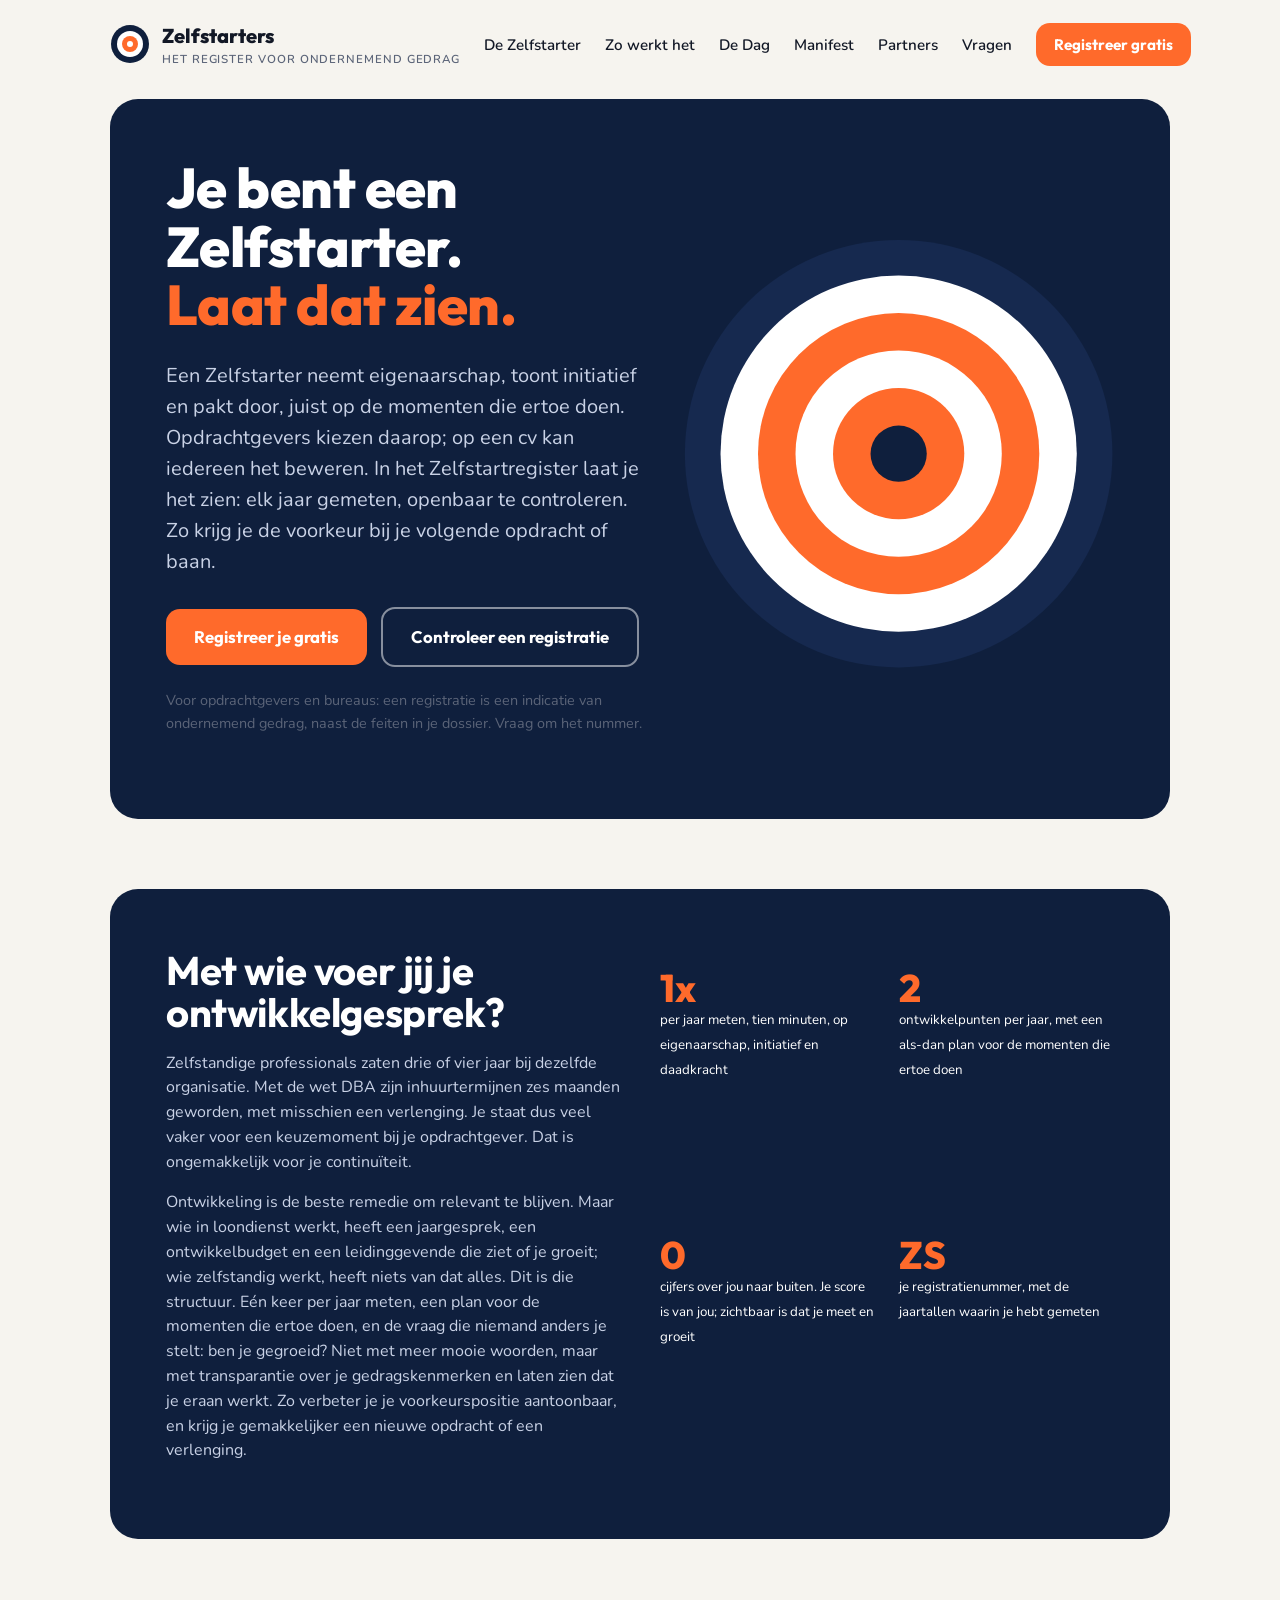
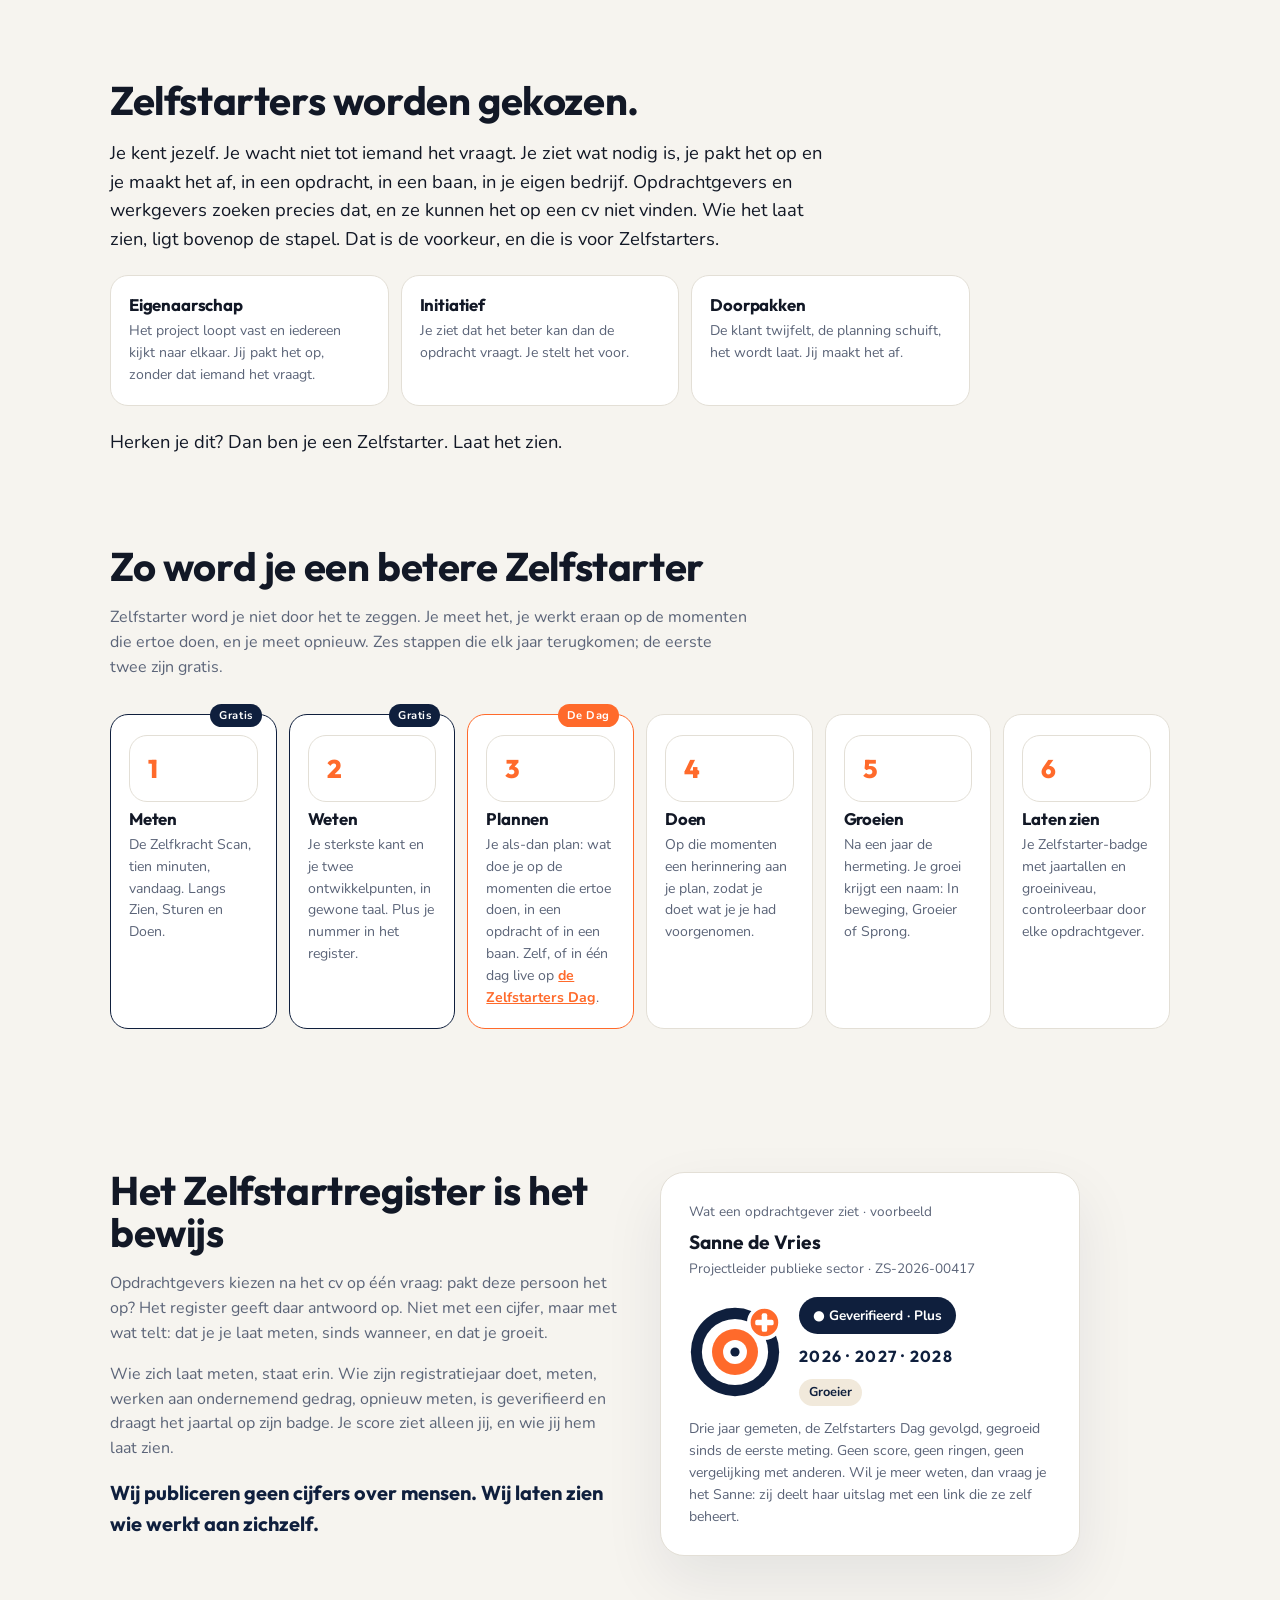
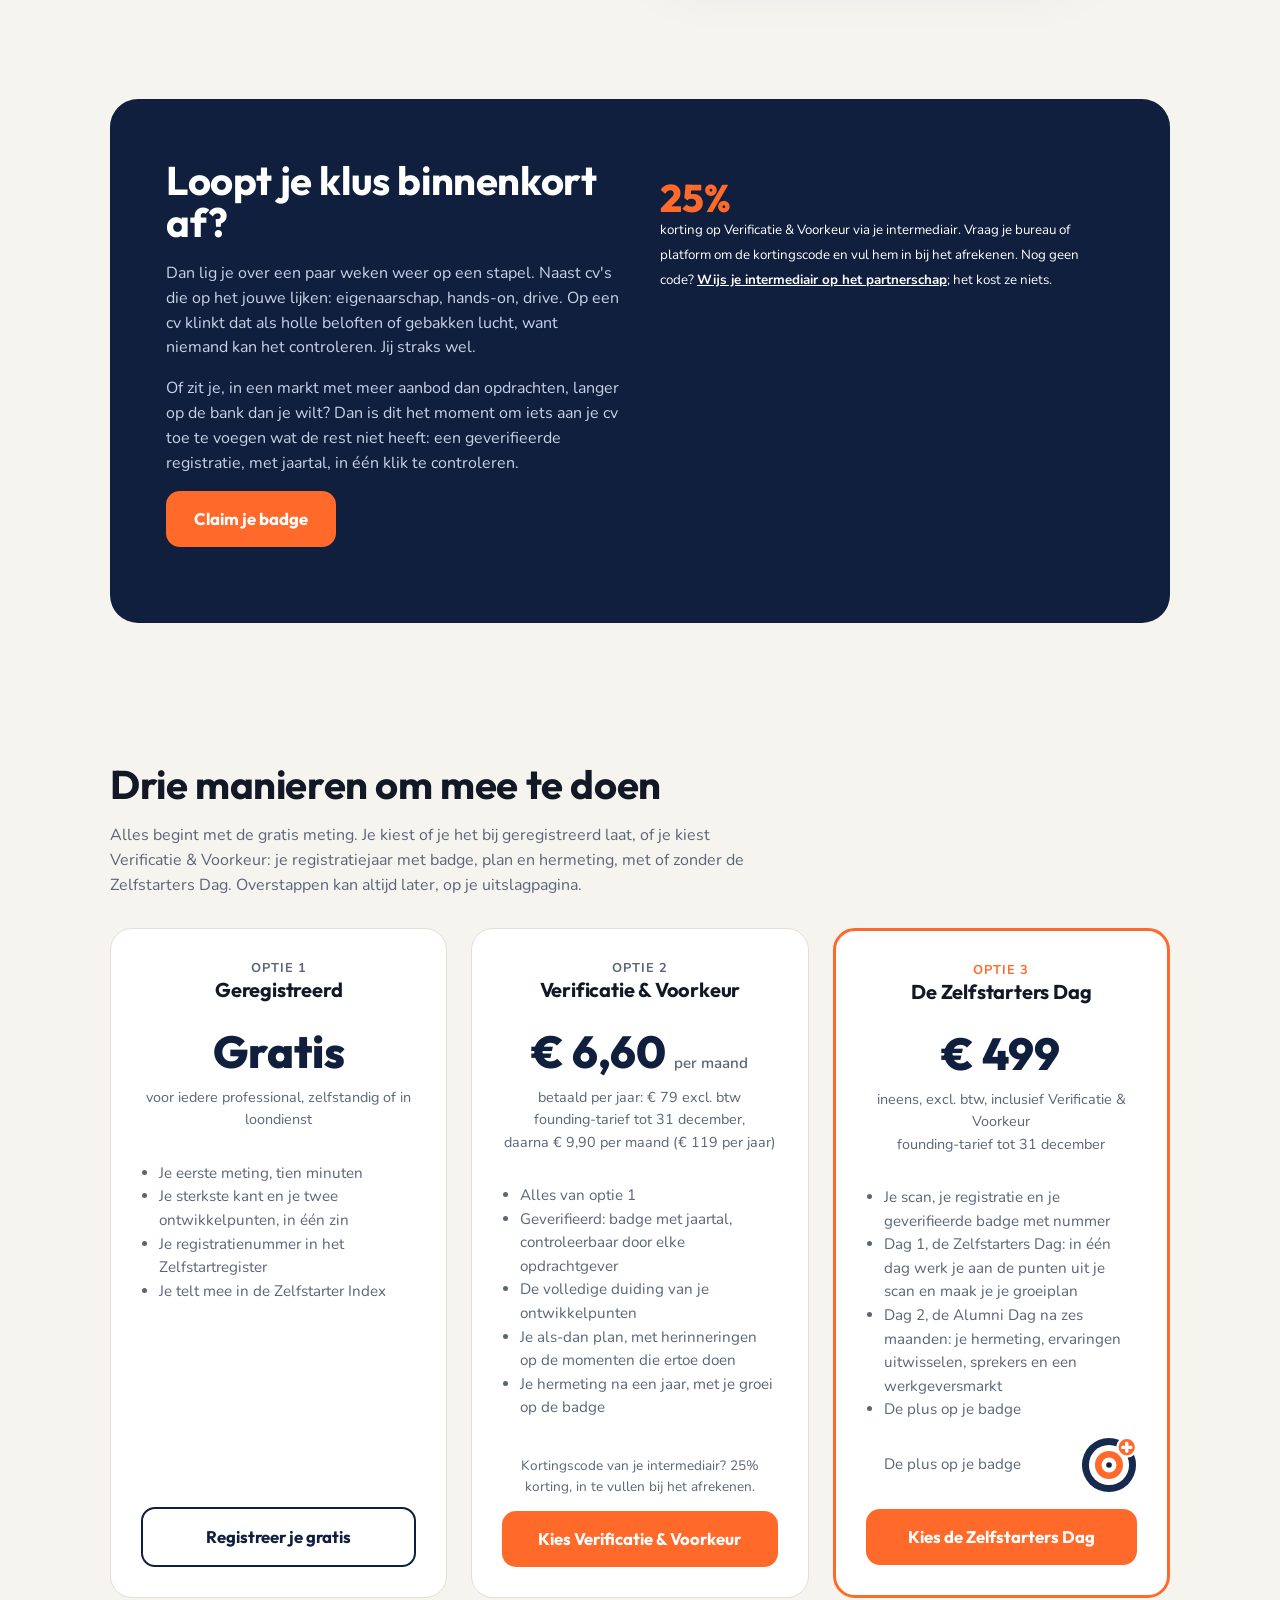
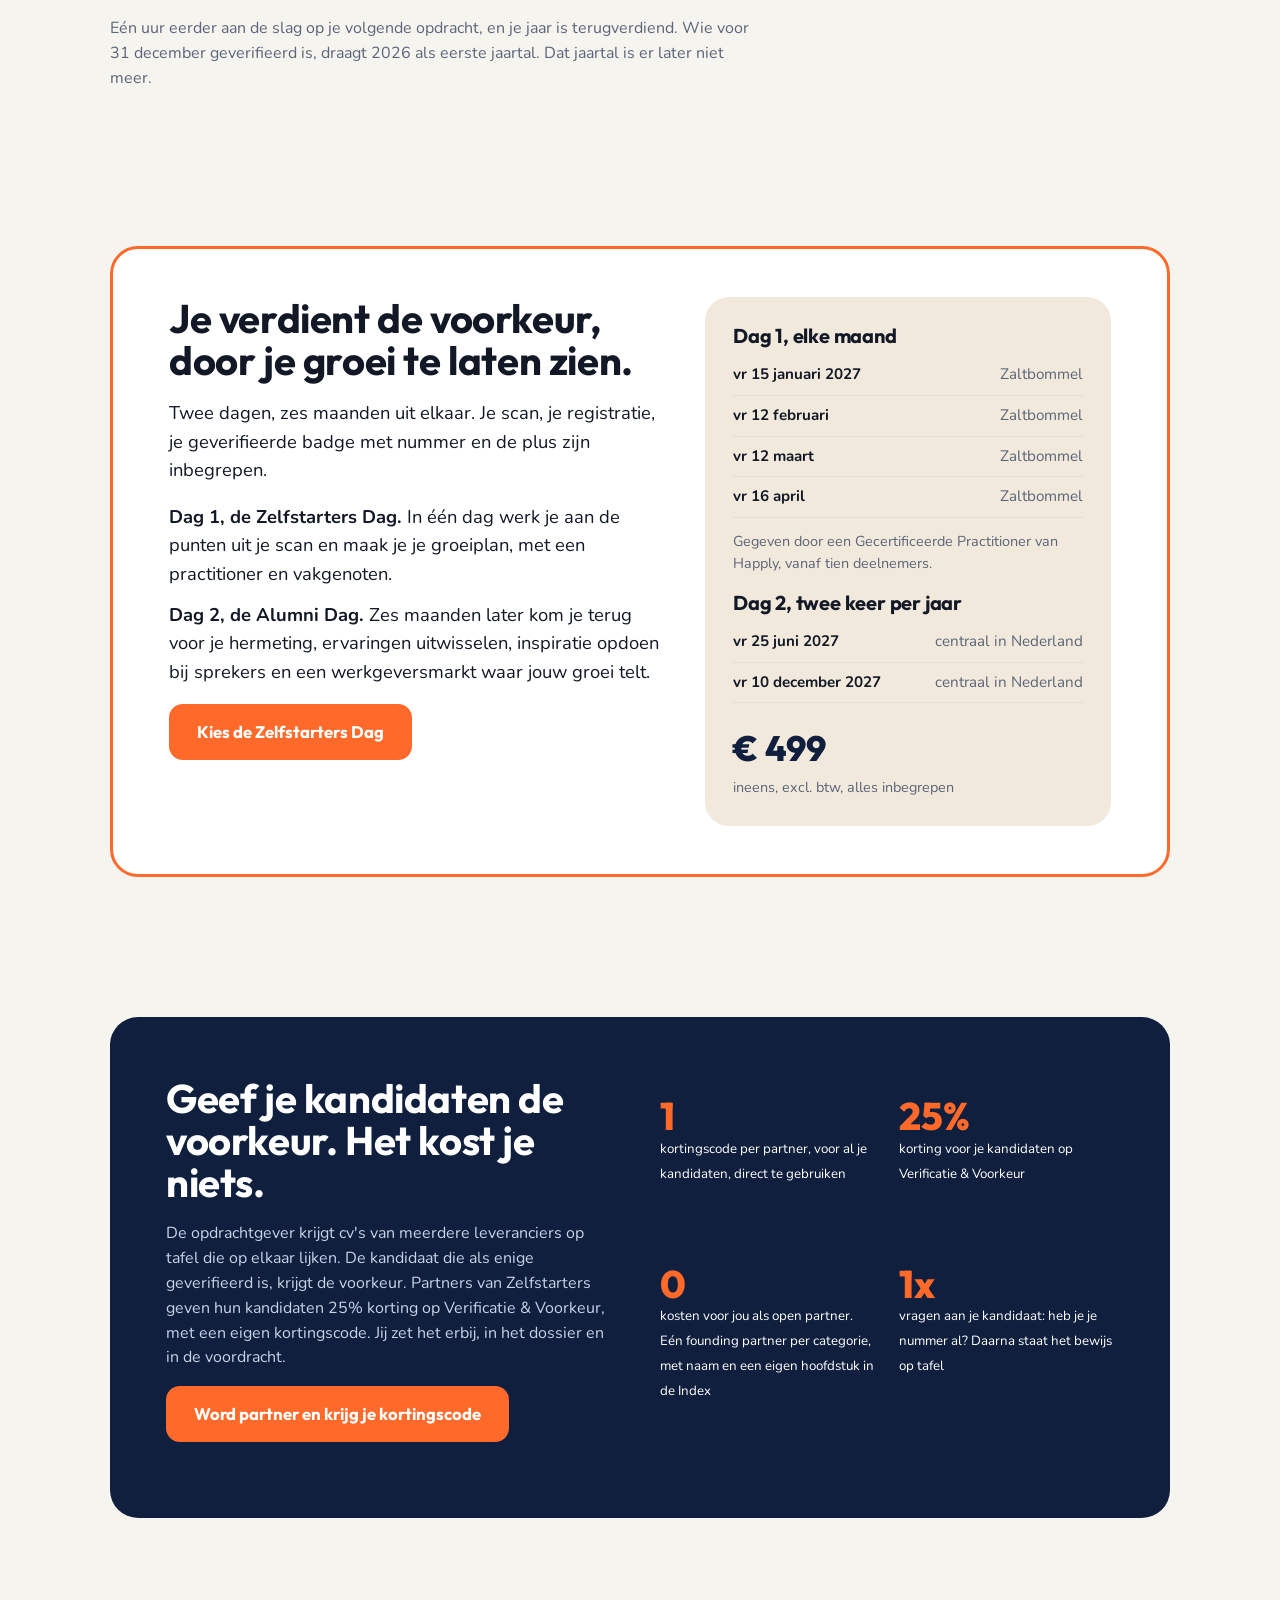
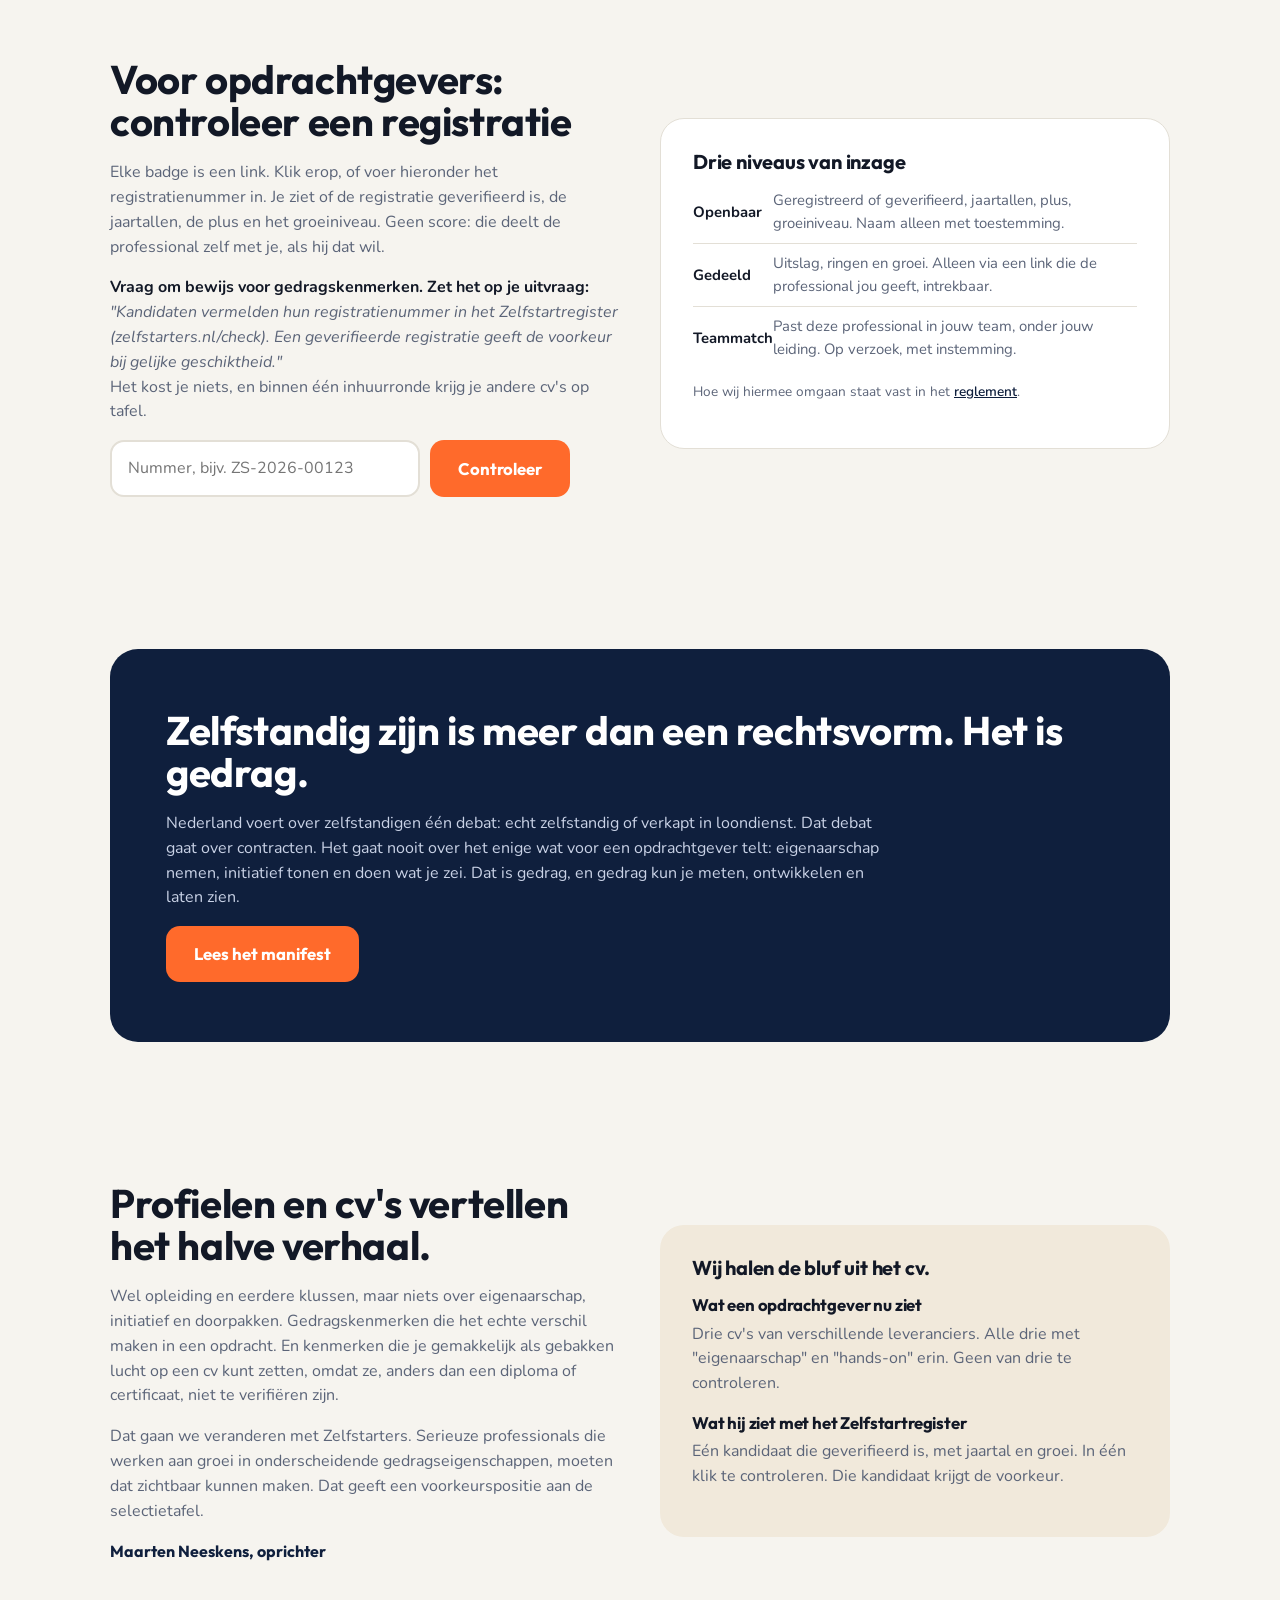
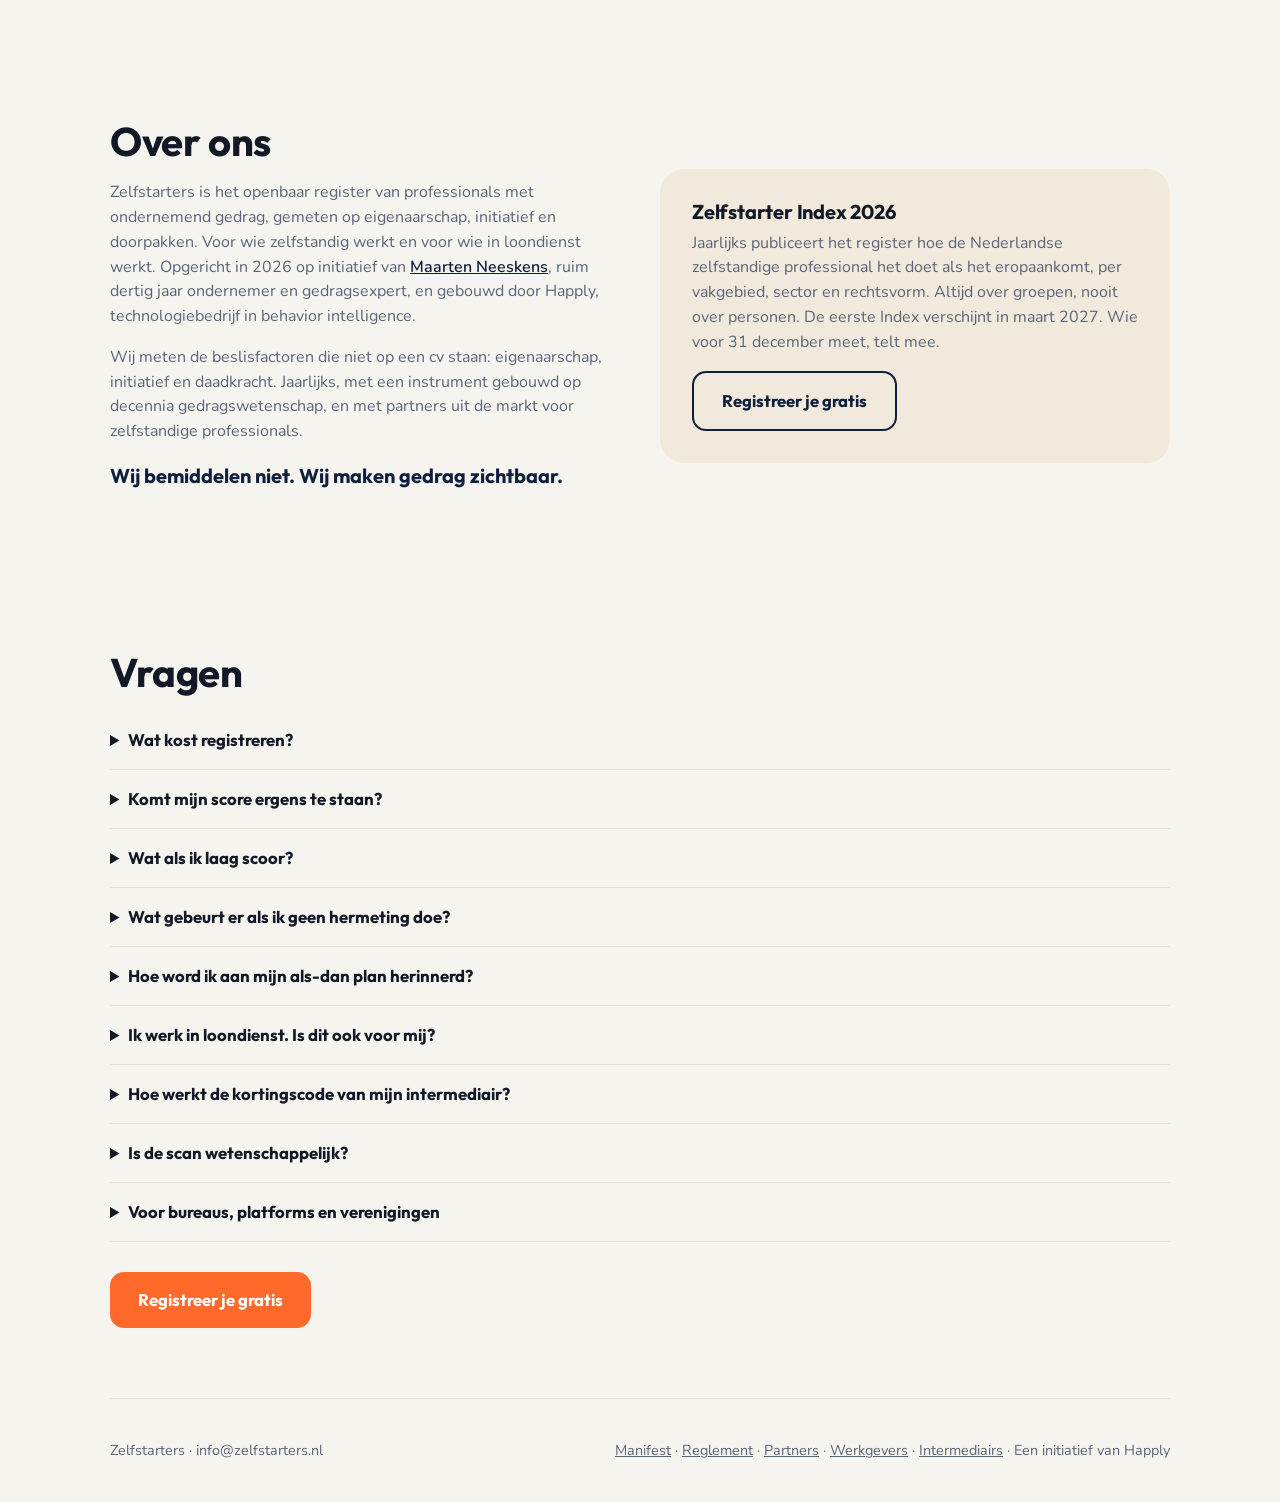
==== commit 00ba6a6c: "Werkgevers en intermediairs: Herken de Zelfstarters, Laat je Zelfstarters zien Co-Authored-By: Claud" ====
--- a/index.html
+++ b/index.html
@@ -416,7 +416,7 @@
 
 <footer>
   <span>Zelfstarters · info@zelfstarters.nl</span>
-  <span><a href="/manifest" style="color:var(--muted)">Manifest</a> · <a href="/reglement" style="color:var(--muted)">Reglement</a> · <a href="/partners" style="color:var(--muted)">Partners</a> · Een initiatief van Happly</span>
+  <span><a href="/manifest" style="color:var(--muted)">Manifest</a> · <a href="/reglement" style="color:var(--muted)">Reglement</a> · <a href="/partners" style="color:var(--muted)">Partners</a> · <a href="/werkgevers" style="color:var(--muted)">Werkgevers</a> · <a href="/intermediairs" style="color:var(--muted)">Intermediairs</a> · Een initiatief van Happly</span>
 </footer>
 </div>
 </body>
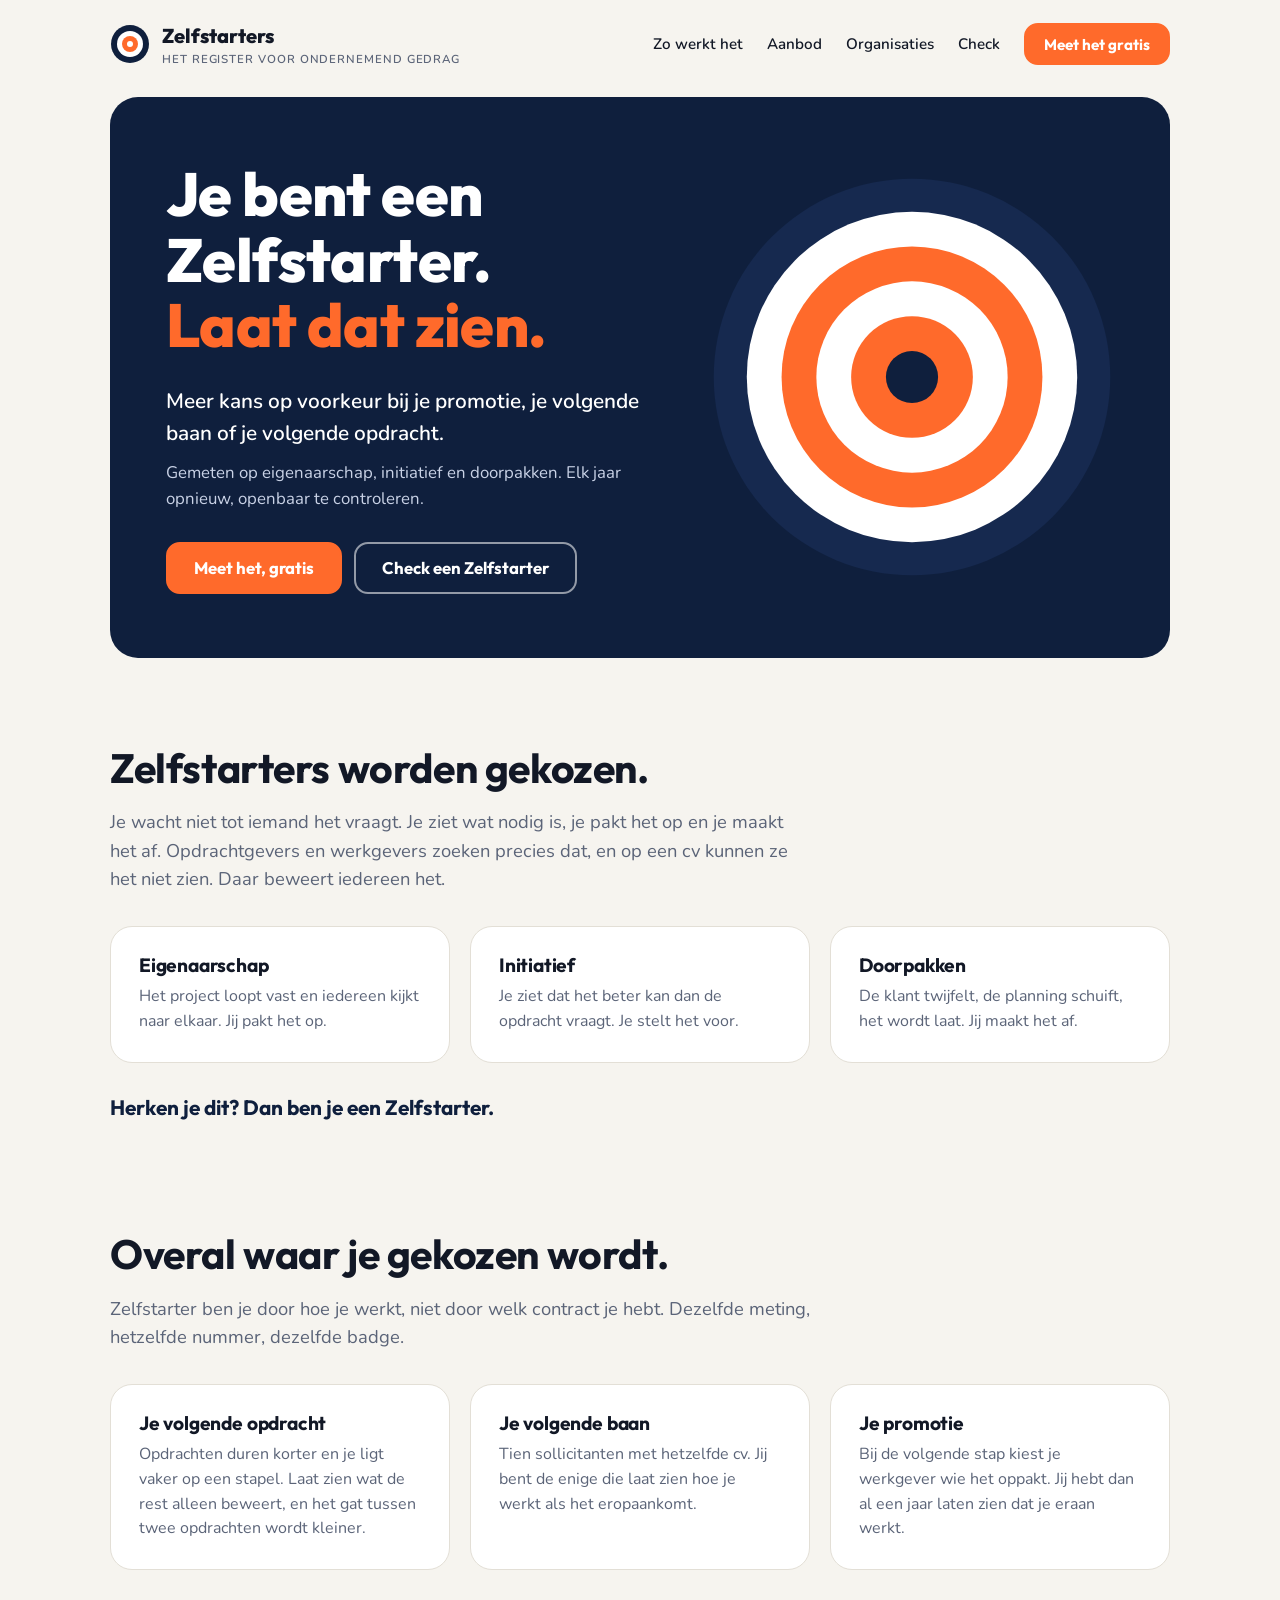
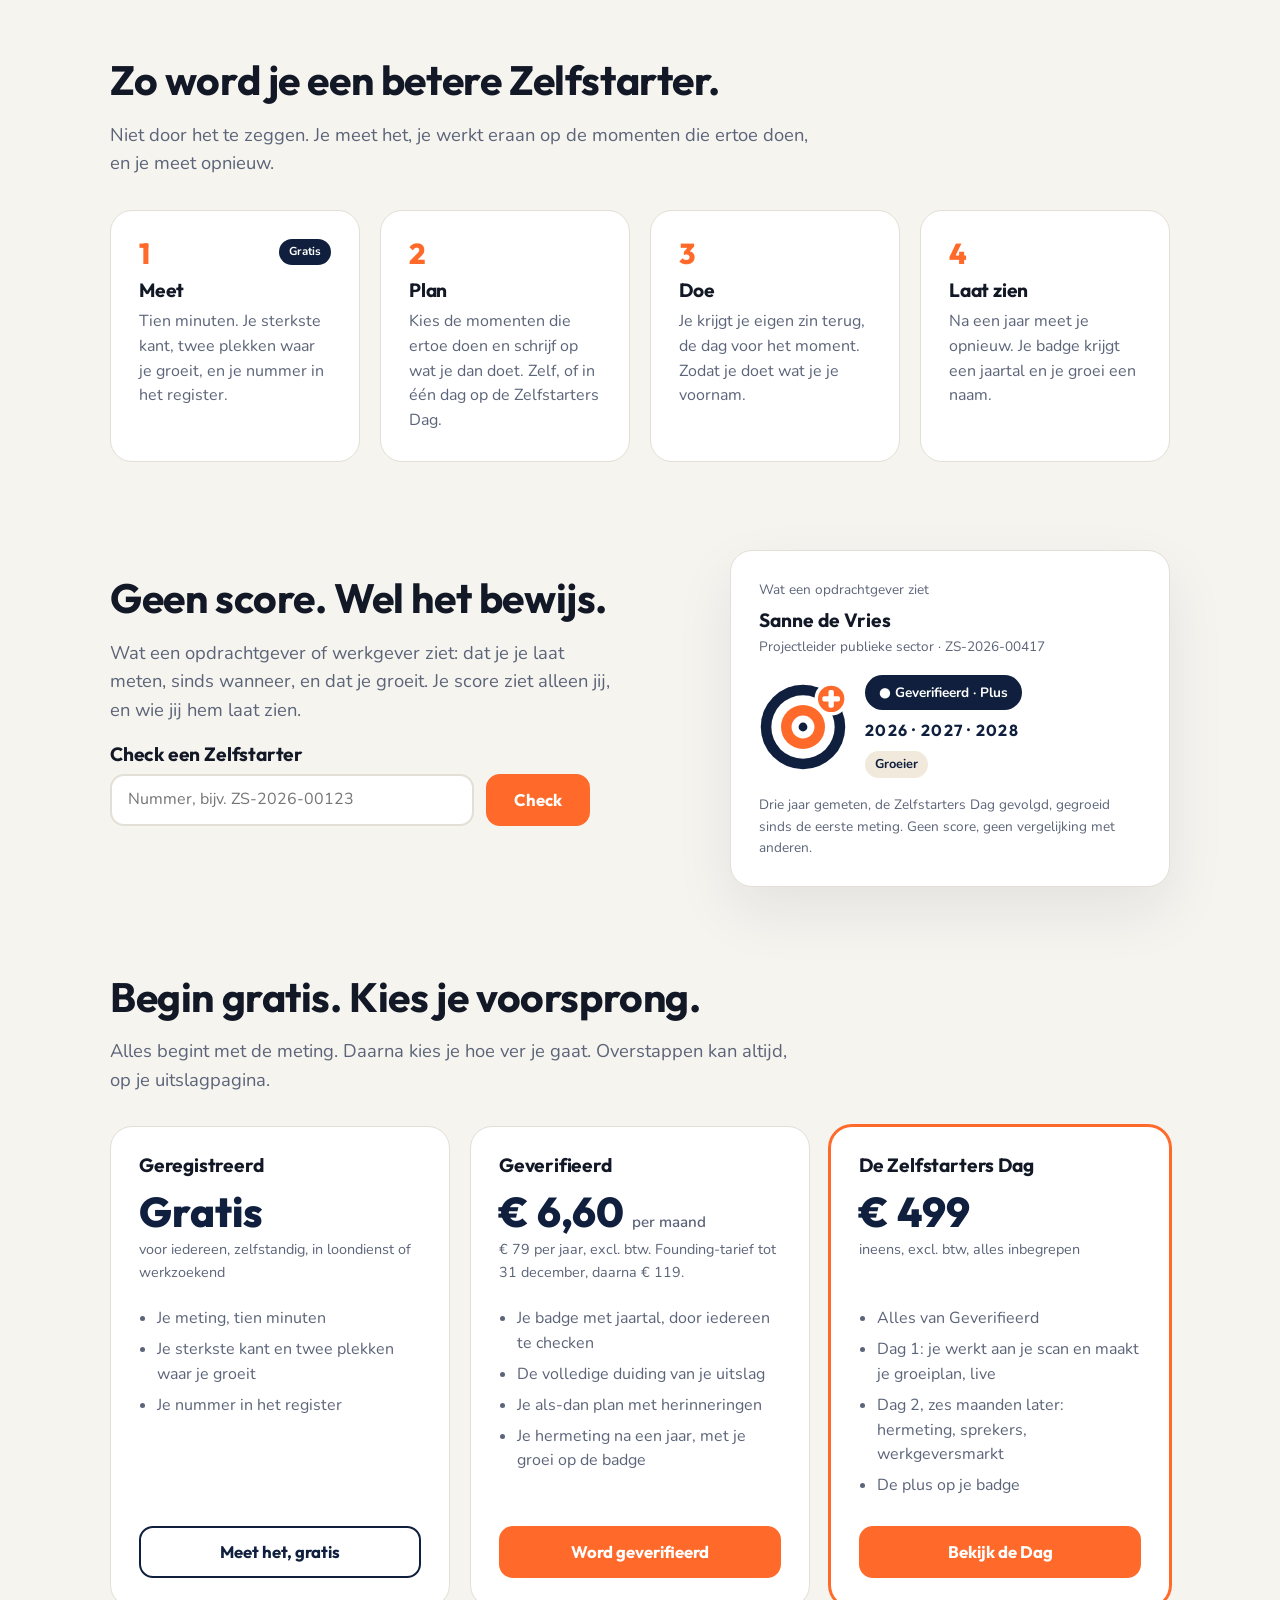
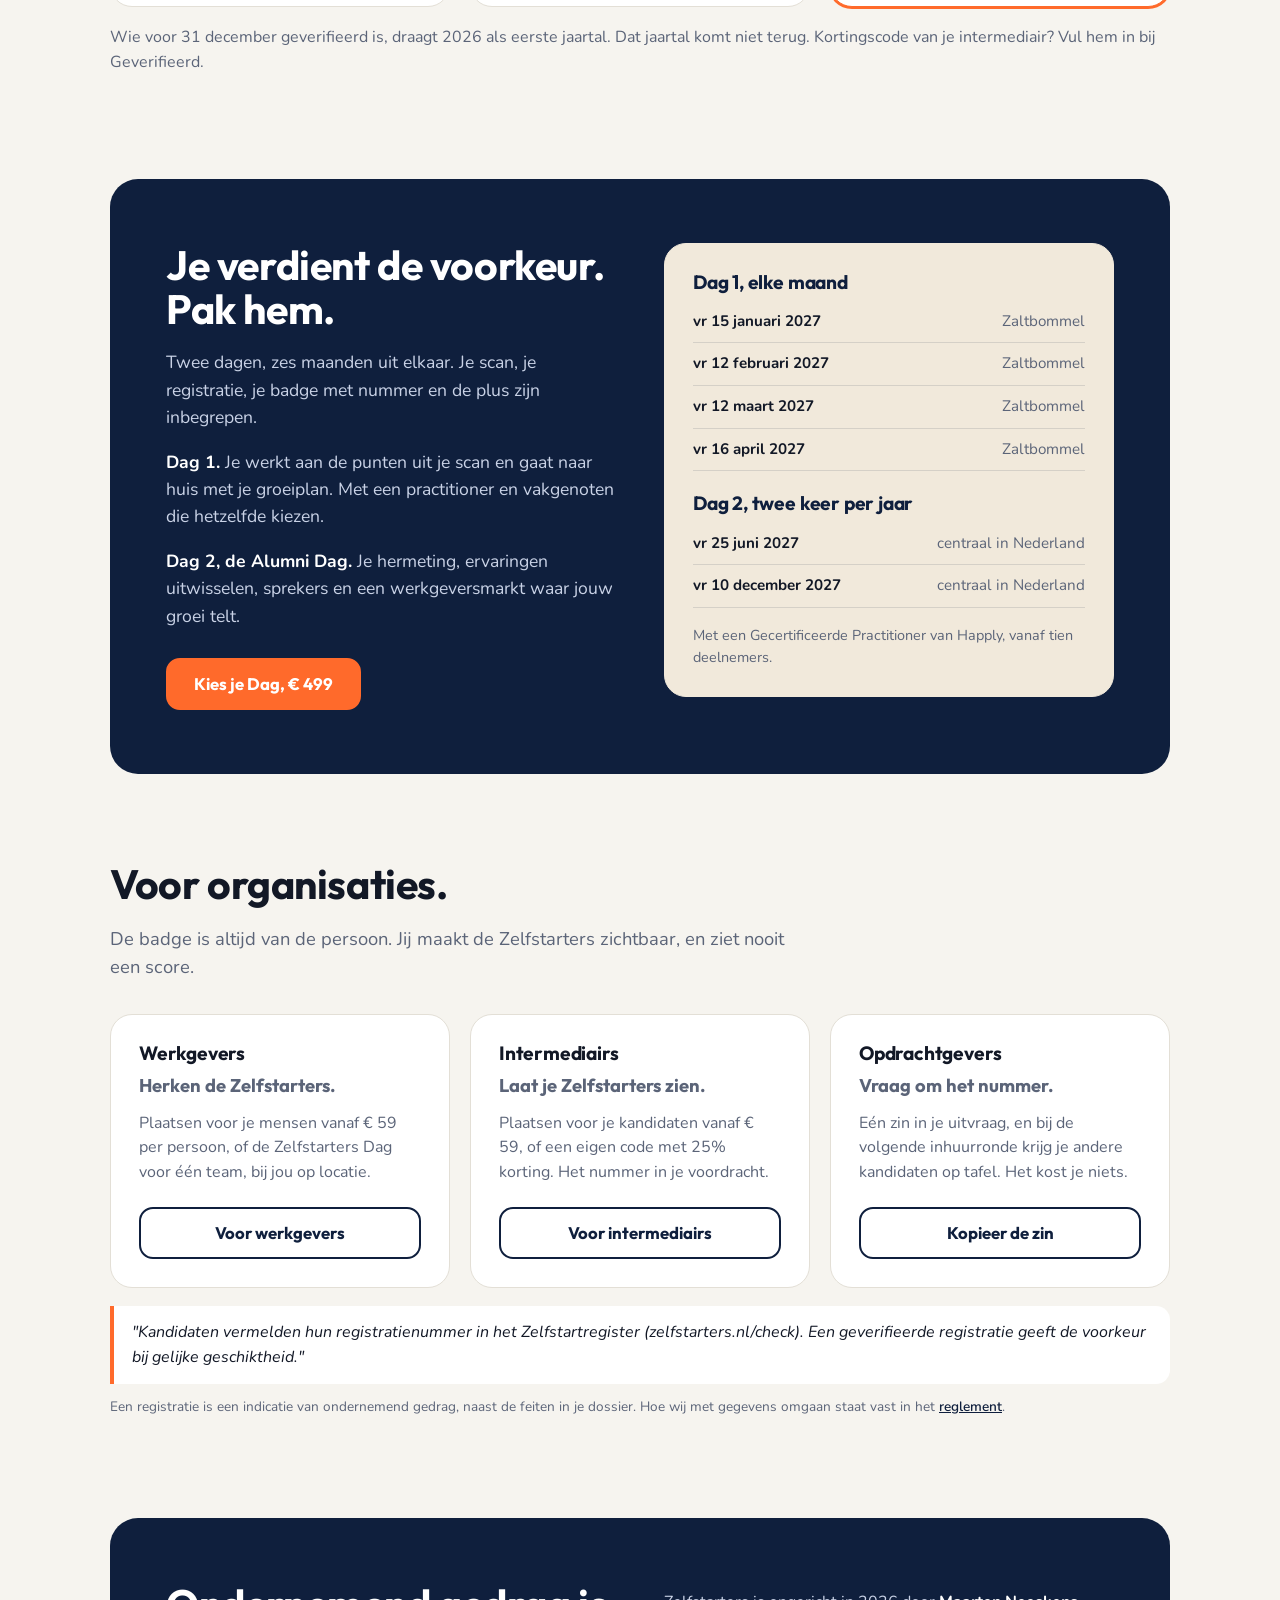
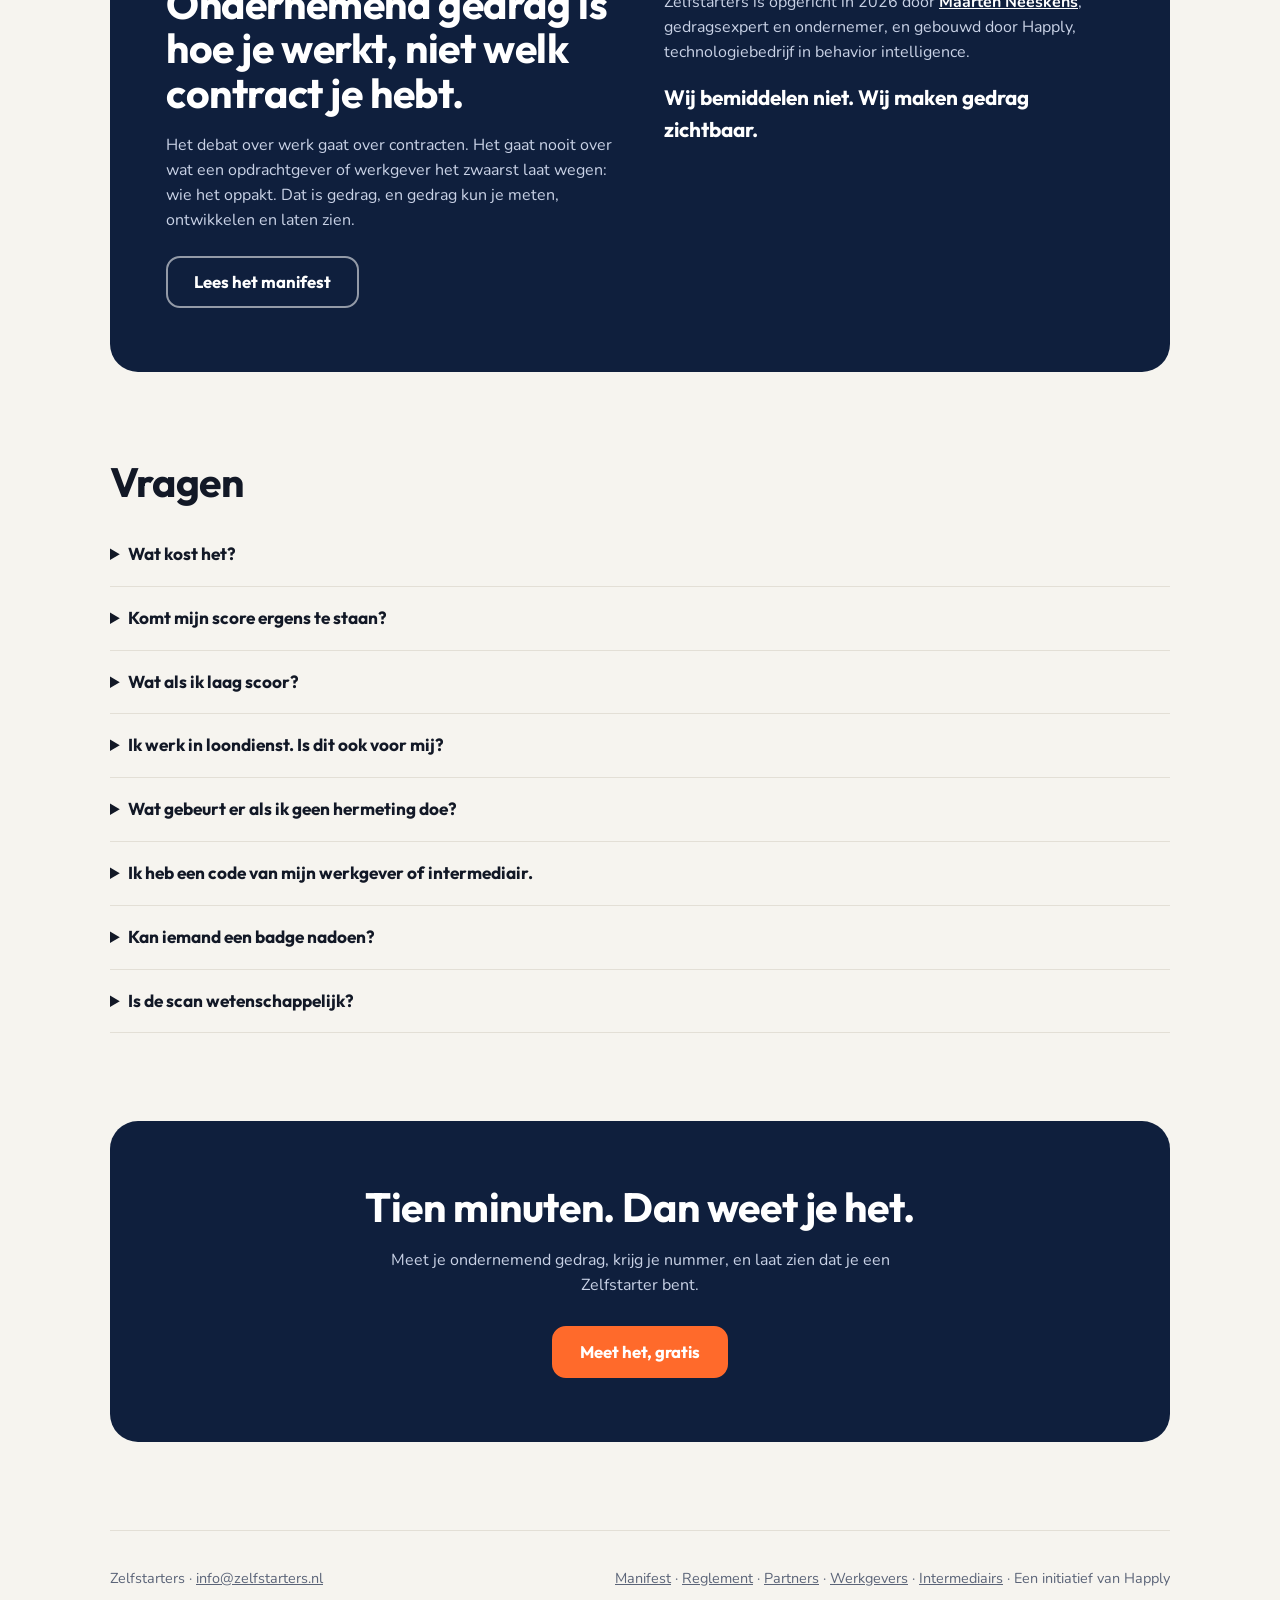
==== commit 194a3f19: "Nieuwe opzet voorpagina: propositie, waarom, waar, hoe, bewijs, aanbod, organisaties; één knoppen- e" ====
--- a/index.html
+++ b/index.html
@@ -4,13 +4,13 @@
 <meta charset="utf-8">
 <meta name="viewport" content="width=device-width, initial-scale=1">
 <title>Zelfstarters · Je bent een Zelfstarter. Laat dat zien.</title>
-<meta name="description" content="Zelfstarters is het openbaar register van professionals met ondernemend gedrag, gemeten op eigenaarschap, initiatief en doorpakken. Elk jaar gemeten, openbaar te controleren. Zo krijg je de voorkeur bij je volgende opdracht of baan.">
+<meta name="description" content="Meer kans op voorkeur bij je promotie, je volgende baan of je volgende opdracht. Het openbaar register van professionals met ondernemend gedrag, gemeten op eigenaarschap, initiatief en doorpakken.">
 <link rel="icon" type="image/png" href="/icoon-256.png">
 <link rel="apple-touch-icon" href="/icoon-256.png">
 <meta property="og:type" content="website">
 <meta property="og:url" content="https://zelfstarters.nl/">
-<meta property="og:title" content="Je verdient de voorkeur. Laat dat zien.">
-<meta property="og:description" content="Een cv zegt wat je hebt gedaan. Niet hoe je het doet als het eropaankomt. Het openbaar register van professionals met ondernemend gedrag.">
+<meta property="og:title" content="Je bent een Zelfstarter. Laat dat zien.">
+<meta property="og:description" content="Meer kans op voorkeur bij je promotie, je volgende baan of je volgende opdracht. Gemeten op eigenaarschap, initiatief en doorpakken.">
 <meta property="og:image" content="https://zelfstarters.nl/deelbeeld.png">
 <meta property="og:image:width" content="1200">
 <meta property="og:image:height" content="630">
@@ -18,406 +18,390 @@
 <link rel="preconnect" href="https://fonts.googleapis.com">
 <link href="https://fonts.googleapis.com/css2?family=Outfit:wght@500;700;800&family=Nunito:wght@400;600;700&display=swap" rel="stylesheet">
 <style>
-:root{--navy:#0f1f3d;--navy-2:#16294f;--ink:#121826;--muted:#5b6478;--paper:#f6f4ef;--white:#fff;--orange:#ff6a2b;--orange-dark:#e2561c;--sand:#f1e9db;--line:#e3dfd6}
+:root{
+  --navy:#0f1f3d;--navy-2:#16294f;--ink:#121826;--muted:#5b6478;--paper:#f6f4ef;--white:#fff;
+  --orange:#ff6a2b;--orange-dark:#e2561c;--sand:#f1e9db;--line:#e3dfd6;
+  --r:22px;--pad:28px;--gap:20px;--sec:88px;
+}
 *{box-sizing:border-box}
+html{scroll-behavior:smooth}
 body{margin:0;font-family:Nunito,system-ui,sans-serif;color:var(--ink);background:var(--paper);line-height:1.55}
-h1,h2,h3{font-family:Outfit,system-ui,sans-serif;line-height:1.05;margin:0 0 .45em;letter-spacing:-.01em}
-h1{font-size:clamp(2.6rem,6vw,4.6rem);font-weight:800}
-h2{font-size:clamp(1.7rem,3.2vw,2.5rem);font-weight:700}
-h3{font-size:1.25rem;font-weight:700}
+h1,h2,h3{font-family:Outfit,system-ui,sans-serif;line-height:1.08;margin:0 0 .45em;letter-spacing:-.01em}
+h1{font-size:clamp(2.4rem,5vw,3.8rem);font-weight:800}
+h2{font-size:clamp(1.8rem,3.2vw,2.6rem);font-weight:700}
+h3{font-size:1.2rem;font-weight:700}
 p{margin:0 0 1em}
+a{color:inherit}
 .wrap{max-width:1100px;margin:0 auto;padding:0 20px}
+section{padding:var(--sec) 0 0}
+.intro{max-width:700px;font-size:1.15rem;color:var(--muted);margin-bottom:32px}
+.muted{color:var(--muted)}
+
+/* knoppen: altijd in een rij met vaste tussenruimte */
+.knoppen{display:flex;flex-wrap:wrap;gap:12px;align-items:center}
+.btn{display:inline-flex;align-items:center;justify-content:center;min-height:52px;background:var(--orange);color:#fff;padding:0 26px;border-radius:14px;text-decoration:none;font-weight:700;font-family:Outfit,sans-serif;font-size:1.05rem;border:2px solid var(--orange);cursor:pointer;transition:background .15s}
+.btn:hover{background:var(--orange-dark);border-color:var(--orange-dark)}
+.btn.ghost{background:transparent;color:var(--navy);border-color:var(--navy)}
+.btn.ghost:hover{background:var(--navy);color:#fff}
+.donker .btn.ghost{color:#fff;border-color:rgba(255,255,255,.55)}
+.donker .btn.ghost:hover{background:#fff;color:var(--navy)}
+.btn.klein{min-height:42px;padding:0 18px;font-size:.95rem}
+
 /* header */
-header{display:flex;align-items:center;justify-content:space-between;padding:20px 0}
+header{display:flex;align-items:center;justify-content:space-between;padding:20px 0;gap:20px}
 .brand{display:flex;align-items:center;gap:12px;text-decoration:none;color:var(--ink);font-family:Outfit,sans-serif;font-weight:800;font-size:1.25rem}
-.brand small{display:block;font-family:Nunito,sans-serif;font-weight:600;font-size:.72rem;color:var(--muted);letter-spacing:.08em;text-transform:uppercase}
-nav a{margin-left:24px;text-decoration:none;color:var(--ink);font-weight:600;font-size:.95rem}
-.btn{display:inline-block;background:var(--orange);color:#fff;padding:15px 28px;border-radius:14px;text-decoration:none;font-weight:700;font-family:Outfit,sans-serif;font-size:1.05rem;transition:transform .1s}
-.btn:hover{background:var(--orange-dark);transform:translateY(-1px)}
-.btn.ghost{background:transparent;color:var(--navy);border:2px solid var(--navy)}
-.btn.ghost:hover{background:var(--navy);color:#fff}
+.brand small{display:block;font-family:Nunito,sans-serif;font-weight:600;font-size:.72rem;color:var(--muted);letter-spacing:.08em;text-transform:uppercase;white-space:nowrap}
+nav{display:flex;align-items:center;gap:24px;white-space:nowrap}
+nav a{text-decoration:none;color:var(--ink);font-weight:600;font-size:.95rem}
+nav a.btn{color:#fff}
+
+/* vlakken */
+.donker{background:var(--navy);color:#fff;border-radius:28px;padding:64px 56px}
+.donker p{color:#c9d2e6}
+.donker h2,.donker h3{color:#fff}
+
 /* hero */
-.hero{background:var(--navy);color:#fff;border-radius:28px;margin:10px 0 0;padding:70px 56px;display:grid;grid-template-columns:1.05fr .95fr;gap:40px;align-items:center;overflow:hidden;position:relative}
-.hero .kicker{display:inline-block;color:var(--orange);font-weight:700;letter-spacing:.1em;text-transform:uppercase;font-size:.8rem;margin-bottom:18px}
-.hero p.lead{font-size:1.25rem;color:#c9d2e6;max-width:520px}
-.hero .btn.ghost{color:#fff;border-color:rgba(255,255,255,.5)}
-.hero .btn.ghost:hover{background:#fff;color:var(--navy)}
-.target{width:100%;max-width:460px;margin:0 auto;display:block;overflow:visible}
-.target circle{transform-origin:230px 230px;animation:breathe 6s ease-in-out infinite}
+.hero{display:grid;grid-template-columns:1.1fr .9fr;gap:48px;align-items:center;margin-top:8px}
+.hero .lead{font-size:1.3rem;color:#fff;margin-bottom:10px;font-weight:600}
+.hero .sub{font-size:1.05rem;max-width:520px;margin-bottom:30px}
+.target{width:100%;max-width:400px;margin:0 auto;display:block}
+.target circle{transform-origin:230px 230px;animation:adem 6s ease-in-out infinite}
 .target .r2{animation-delay:.25s}.target .r3{animation-delay:.5s}.target .r4{animation-delay:.75s}.target .r5{animation-delay:1s}.target .r6{animation-delay:1.25s}
-@keyframes breathe{0%,100%{transform:scale(.92)}50%{transform:scale(1)}}
+@keyframes adem{0%,100%{transform:scale(.93)}50%{transform:scale(1)}}
 @media(prefers-reduced-motion:reduce){.target circle{animation:none}}
-/* rules */
-section{padding:70px 0}
-.rules{display:grid;grid-template-columns:repeat(3,1fr);gap:24px}
-.rule{background:var(--white);border:1px solid var(--line);border-radius:20px;padding:28px}
-.rule .n{font-family:Outfit,sans-serif;font-weight:800;color:var(--orange);font-size:2.2rem;line-height:1;margin-bottom:12px}
-.muted{color:var(--muted)}
-/* adas */
-.adas{display:grid;grid-template-columns:1fr 1fr;gap:40px;align-items:center}
-.adas .card{background:var(--sand);border-radius:24px;padding:32px}
-.adas ol{padding-left:20px;margin:0}
-.adas li{margin:10px 0}
-/* profile */
-.profile{background:var(--white);border:1px solid var(--line);border-radius:24px;padding:28px;max-width:420px;box-shadow:0 24px 60px rgba(15,31,61,.08)}
-.profile .name{font-family:Outfit,sans-serif;font-weight:700;font-size:1.2rem}
-.profile .label{font-size:.85rem;color:var(--muted)}
-.score{font-family:Outfit,sans-serif;font-weight:800;font-size:3.6rem;color:var(--navy);line-height:1;margin:14px 0 2px}
-.bar{display:grid;grid-template-columns:80px 1fr 36px;gap:10px;align-items:center;font-size:.9rem;margin:8px 0;font-weight:600}
-.bar span.t{height:10px;border-radius:5px;background:#eee8dc;position:relative}
-.bar span.t i{position:absolute;left:0;top:0;bottom:0;border-radius:5px;background:var(--orange)}
-.stamp{margin-top:18px;display:inline-flex;align-items:center;gap:8px;background:var(--navy);color:#fff;padding:8px 14px;border-radius:999px;font-size:.85rem;font-weight:700}
-.groei{display:grid;grid-template-columns:1fr 1fr;gap:16px;margin:16px 0 6px}
-.groei .big{font-family:Outfit,sans-serif;font-weight:800;font-size:3.8rem;color:var(--orange);line-height:1}
-.groei .sm{font-family:Outfit,sans-serif;font-weight:700;font-size:2rem;color:var(--navy);line-height:1;margin-top:14px}
-.groei .label{display:block;margin-top:4px}
-.delta{font-size:.8rem;font-weight:700;color:var(--orange);margin-left:6px}
-.groeilijn{display:flex;align-items:flex-end;gap:6px;height:44px;margin:10px 0 4px}
-.groeilijn i{flex:1;background:#eee8dc;border-radius:4px 4px 0 0;position:relative}
-.groeilijn i.on{background:var(--orange)}
-.groeilijn i span{position:absolute;top:-18px;left:0;right:0;text-align:center;font-size:.75rem;font-weight:700;color:var(--navy)}
-.tier{display:inline-block;background:var(--sand);color:var(--navy);font-weight:700;font-size:.8rem;padding:4px 10px;border-radius:999px;margin-top:10px}
-/* prices */
-.prices{display:grid;grid-template-columns:repeat(3,1fr);gap:24px}
-.price{background:var(--white);border:1px solid var(--line);border-radius:22px;padding:30px;text-align:center;display:flex;flex-direction:column}
-.price.hi{border:3px solid var(--orange);position:relative}
-.price.hi:before{content:"Start januari";position:absolute;top:-14px;left:50%;transform:translateX(-50%);background:var(--orange);color:#fff;font-size:.75rem;font-weight:700;padding:4px 12px;border-radius:999px;letter-spacing:.05em}
-.price .amt{font-family:Outfit,sans-serif;font-weight:800;font-size:2.8rem;color:var(--navy);margin:8px 0 0}
-.price .per{color:var(--muted);font-size:.9rem;margin-bottom:16px}
-.price ul{text-align:left;padding-left:18px;color:var(--muted);font-size:.95rem;flex:1}
-/* club */
-.club{background:var(--navy);color:#fff;border-radius:28px;padding:60px 56px;display:grid;grid-template-columns:1fr 1fr;gap:40px}
-.club h2{color:#fff}
-.club p{color:#c9d2e6}
-.stat{font-family:Outfit,sans-serif;font-weight:800;font-size:2.4rem;color:var(--orange);line-height:1}
-.stat small{display:block;font-family:Nunito,sans-serif;font-weight:600;font-size:.9rem;color:#c9d2e6;margin-top:4px}
-.stats{display:grid;grid-template-columns:1fr 1fr;gap:24px;margin-top:20px}
-/* faq */
-details{border-bottom:1px solid var(--line);padding:16px 0}
-summary{cursor:pointer;font-weight:700;font-family:Outfit,sans-serif;font-size:1.05rem}
-details p{color:var(--muted);margin-top:8px}
-footer{padding:40px 0;color:var(--muted);font-size:.9rem;border-top:1px solid var(--line);display:flex;justify-content:space-between;flex-wrap:wrap;gap:12px}
-@media(max-width:860px){.hero,.adas,.rules,.prices,.club{grid-template-columns:1fr}nav{display:none}.hero,.club{padding:40px 24px}}
+
+/* rasters van gelijke kaarten */
+.raster{display:grid;gap:var(--gap)}
+.r3{grid-template-columns:repeat(3,1fr)}
+.r4{grid-template-columns:repeat(4,1fr)}
+.r2{grid-template-columns:repeat(2,1fr)}
+.kaart{background:var(--white);border:1px solid var(--line);border-radius:var(--r);padding:var(--pad);display:flex;flex-direction:column;position:relative}
+.kaart p{color:var(--muted);margin:0}
+.kaart .voet{margin-top:auto;padding-top:22px}
+.kaart.hi{border-color:var(--orange);box-shadow:0 0 0 2px var(--orange)}
+.kaart.zand{background:var(--sand);border-color:var(--sand)}
+.nr{font-family:Outfit,sans-serif;font-weight:800;color:var(--orange);font-size:1.8rem;line-height:1;margin-bottom:12px}
+.label{position:absolute;top:var(--pad);right:var(--pad);background:var(--navy);color:#fff;font-size:.72rem;font-weight:700;padding:4px 10px;border-radius:999px}
+.label.oranje{background:var(--orange)}
+.slotzin{font-family:Outfit,sans-serif;font-weight:700;font-size:1.3rem;color:var(--navy);margin-top:28px}
+
+/* aanbod */
+.prijs{font-family:Outfit,sans-serif;font-weight:800;font-size:2.6rem;color:var(--navy);line-height:1;margin:6px 0 6px}
+.prijs small{font-family:Nunito,sans-serif;font-weight:600;font-size:.95rem;color:var(--muted)}
+.per{color:var(--muted);font-size:.9rem;min-height:3.2em}
+.kaart ul{padding-left:18px;margin:16px 0 0;color:var(--muted)}
+.kaart li{margin:6px 0}
+.kaart .voet .btn{width:100%}
+
+/* bewijs */
+.twee{display:grid;grid-template-columns:1fr 1fr;gap:48px;align-items:center}
+.profiel{background:var(--white);border:1px solid var(--line);border-radius:var(--r);padding:var(--pad);box-shadow:0 24px 60px rgba(15,31,61,.08);max-width:440px;justify-self:end;width:100%}
+.profiel .naam{font-family:Outfit,sans-serif;font-weight:700;font-size:1.2rem}
+.klein{font-size:.85rem;color:var(--muted)}
+.stempel{display:inline-flex;align-items:center;gap:8px;background:var(--navy);color:#fff;padding:7px 14px;border-radius:999px;font-size:.85rem;font-weight:700}
+.jaar{font-family:Outfit,sans-serif;font-weight:700;color:var(--navy);letter-spacing:.08em;margin-top:8px}
+.niveau{display:inline-block;background:var(--sand);color:var(--navy);font-weight:700;font-size:.8rem;padding:4px 10px;border-radius:999px;margin-top:8px}
+.check{display:flex;gap:12px;max-width:480px;margin-top:8px}
+.check input{flex:1;min-height:52px;padding:0 16px;border:2px solid var(--line);border-radius:14px;font:inherit;font-size:1rem;background:#fff}
+.uitvraag{background:var(--white);border-left:4px solid var(--orange);border-radius:0 14px 14px 0;padding:14px 18px;margin:18px 0 0;font-style:italic;color:var(--ink)}
+
+/* dag */
+.datum{display:flex;justify-content:space-between;padding:9px 0;border-bottom:1px solid rgba(15,31,61,.12);font-size:.95rem}
+
+/* vragen */
+details{border-bottom:1px solid var(--line);padding:18px 0}
+summary{cursor:pointer;font-weight:700;font-family:Outfit,sans-serif;font-size:1.08rem}
+details p{color:var(--muted);margin:10px 0 0}
+
+footer{margin-top:var(--sec);padding:36px 0;color:var(--muted);font-size:.9rem;border-top:1px solid var(--line);display:flex;justify-content:space-between;flex-wrap:wrap;gap:12px}
+footer a{color:var(--muted)}
+
+.codebalk{background:#fff7f3;border:2px solid var(--orange);border-radius:14px;padding:12px 16px;margin:0 0 24px}
+
+@media(max-width:900px){
+  .r4{grid-template-columns:1fr 1fr}
+  .r3,.hero,.twee{grid-template-columns:1fr}
+  nav a:not(.btn){display:none}
+  .donker{padding:40px 24px}
+  .target{max-width:260px}
+  :root{--sec:64px}
+}
+@media(max-width:520px){
+  .r4,.r2{grid-template-columns:1fr}
+  .check{flex-direction:column}
+  .knoppen .btn{width:100%}
+  .brand small{display:none}
+  .target{display:none}
+  .per{min-height:0}
+}
 </style>
+</head>
 <body>
-<style>
-nav{white-space:nowrap}
-.brand small{max-width:360px;white-space:nowrap}
-.price.hi:before{display:none}
-.two{align-items:start}
-.hero h1{font-size:clamp(2.2rem,4.4vw,3.5rem)}
-.stap{display:grid;grid-template-columns:repeat(6,1fr);gap:12px;margin-top:34px}
-.stap div{background:var(--white);border:1px solid var(--line);border-radius:18px;padding:20px 18px;position:relative}
-.stap div.gratis{border-color:var(--navy)}
-.stap .n{font-family:Outfit,sans-serif;font-weight:800;color:var(--orange);font-size:1.6rem;line-height:1;margin-bottom:8px}
-.stap h3{font-size:1.05rem;margin-bottom:6px}
-.stap p{font-size:.88rem;color:var(--muted);margin:0}
-.stap .tag{position:absolute;top:-11px;right:14px;background:var(--navy);color:#fff;font-size:.7rem;font-weight:700;padding:3px 9px;border-radius:999px;letter-spacing:.05em}
-.stap .tag.plus{background:var(--orange)}
-.stap div.plusrand{border-color:var(--orange)}
-.plusclass{background:var(--white);border:3px solid var(--orange);border-radius:28px;padding:48px 56px;display:grid;grid-template-columns:1.1fr .9fr;gap:40px;align-items:start}
-.plusclass ol{padding-left:20px;margin:0}
-.plusclass li{margin:8px 0}
-.datum{display:flex;justify-content:space-between;padding:8px 0;border-bottom:1px solid var(--line);font-size:.95rem}
-@media(max-width:860px){.plusclass{grid-template-columns:1fr;padding:32px 24px}}
-.jaar{font-family:Outfit,sans-serif;font-weight:700;color:var(--navy);letter-spacing:.08em;margin-top:10px}
-.two{display:grid;grid-template-columns:1fr 1.2fr;gap:24px;max-width:900px;margin-top:30px}
-@media(max-width:860px){.stap{grid-template-columns:1fr 1fr}.two{grid-template-columns:1fr}}
-@media(max-width:480px){.stap{grid-template-columns:1fr}}
-</style>
 <div class="wrap">
+
 <header>
-  <a class="brand" href="#">
+  <a class="brand" href="/">
     <svg width="40" height="40" viewBox="0 0 40 40" aria-hidden="true"><circle cx="20" cy="20" r="19" fill="#0f1f3d"/><circle cx="20" cy="20" r="13" fill="#fff"/><circle cx="20" cy="20" r="8" fill="#ff6a2b"/><circle cx="20" cy="20" r="3" fill="#fff"/></svg>
     <span>Zelfstarters<small>Het register voor ondernemend gedrag</small></span>
   </a>
-  <nav><a href="#zelfstarter">De Zelfstarter</a><a href="#structuur">Zo werkt het</a><a href="#dag">De Dag</a><a href="/manifest">Manifest</a><a href="/partners">Partners</a><a href="#vragen">Vragen</a><a class="btn" href="#start" style="padding:10px 18px;font-size:.95rem;margin-left:24px">Registreer gratis</a></nav>
+  <nav>
+    <a href="#hoe">Zo werkt het</a>
+    <a href="#aanbod">Aanbod</a>
+    <a href="#organisaties">Organisaties</a>
+    <a href="#check">Check</a>
+    <a class="btn klein" href="#aanbod">Meet het gratis</a>
+  </nav>
 </header>
 
-<section class="hero" style="padding-top:60px">
+<!-- WAT: de propositie -->
+<section class="donker hero" style="padding-top:64px">
   <div>
     <h1>Je bent een Zelfstarter.<br><span style="color:var(--orange)">Laat dat zien.</span></h1>
-    <p class="lead">Een Zelfstarter neemt eigenaarschap, toont initiatief en pakt door, juist op de momenten die ertoe doen. Opdrachtgevers kiezen daarop; op een cv kan iedereen het beweren. In het Zelfstartregister laat je het zien: elk jaar gemeten, openbaar te controleren. Zo krijg je de voorkeur bij je volgende opdracht of baan.</p>
-    <a class="btn" href="#start">Registreer je gratis</a>
-    <a class="btn ghost" href="#check" style="margin:10px 0 0 10px">Controleer een registratie</a>
-    <p class="muted" style="font-size:.9rem;margin-top:22px;max-width:520px">Voor opdrachtgevers en bureaus: een registratie is een indicatie van ondernemend gedrag, naast de feiten in je dossier. Vraag om het nummer.</p>
-  </div>
-  <svg class="target" viewBox="0 0 460 460" aria-label="Een groot doel dat ademt">
-    <g class="breathe">
-      <circle class="r1" cx="230" cy="230" r="228" fill="#16294f"/>
-      <circle class="r2" cx="230" cy="230" r="190" fill="#fff"/>
-      <circle class="r3" cx="230" cy="230" r="150" fill="#ff6a2b"/>
-      <circle class="r4" cx="230" cy="230" r="110" fill="#fff"/>
-      <circle class="r5" cx="230" cy="230" r="70" fill="#ff6a2b"/>
-      <circle class="r6" cx="230" cy="230" r="30" fill="#0f1f3d"/>
-    </g>
+    <p class="lead">Meer kans op voorkeur bij je promotie, je volgende baan of je volgende opdracht.</p>
+    <p class="sub">Gemeten op eigenaarschap, initiatief en doorpakken. Elk jaar opnieuw, openbaar te controleren.</p>
+    <div class="knoppen">
+      <a class="btn" href="https://scan.happly.nl/zelfstarters" data-scan>Meet het, gratis</a>
+      <a class="btn ghost" href="#check">Check een Zelfstarter</a>
+    </div>
+  </div>
+  <svg class="target" viewBox="0 0 460 460" aria-hidden="true">
+    <circle class="r1" cx="230" cy="230" r="228" fill="#16294f"/>
+    <circle class="r2" cx="230" cy="230" r="190" fill="#fff"/>
+    <circle class="r3" cx="230" cy="230" r="150" fill="#ff6a2b"/>
+    <circle class="r4" cx="230" cy="230" r="110" fill="#fff"/>
+    <circle class="r5" cx="230" cy="230" r="70" fill="#ff6a2b"/>
+    <circle class="r6" cx="230" cy="230" r="30" fill="#0f1f3d"/>
   </svg>
 </section>
 
-<section>
-  <div class="club">
+<!-- WAAROM: herkenning -->
+<section id="zelfstarter">
+  <h2>Zelfstarters worden gekozen.</h2>
+  <p class="intro">Je wacht niet tot iemand het vraagt. Je ziet wat nodig is, je pakt het op en je maakt het af. Opdrachtgevers en werkgevers zoeken precies dat, en op een cv kunnen ze het niet zien. Daar beweert iedereen het.</p>
+  <div class="raster r3">
+    <div class="kaart"><h3>Eigenaarschap</h3><p>Het project loopt vast en iedereen kijkt naar elkaar. Jij pakt het op.</p></div>
+    <div class="kaart"><h3>Initiatief</h3><p>Je ziet dat het beter kan dan de opdracht vraagt. Je stelt het voor.</p></div>
+    <div class="kaart"><h3>Doorpakken</h3><p>De klant twijfelt, de planning schuift, het wordt laat. Jij maakt het af.</p></div>
+  </div>
+  <p class="slotzin">Herken je dit? Dan ben je een Zelfstarter.</p>
+</section>
+
+<!-- WAAR HET TELT: de contexten -->
+<section id="waar">
+  <h2>Overal waar je gekozen wordt.</h2>
+  <p class="intro">Zelfstarter ben je door hoe je werkt, niet door welk contract je hebt. Dezelfde meting, hetzelfde nummer, dezelfde badge.</p>
+  <div class="raster r3">
+    <div class="kaart"><h3>Je volgende opdracht</h3><p>Opdrachten duren korter en je ligt vaker op een stapel. Laat zien wat de rest alleen beweert, en het gat tussen twee opdrachten wordt kleiner.</p></div>
+    <div class="kaart"><h3>Je volgende baan</h3><p>Tien sollicitanten met hetzelfde cv. Jij bent de enige die laat zien hoe je werkt als het eropaankomt.</p></div>
+    <div class="kaart"><h3>Je promotie</h3><p>Bij de volgende stap kiest je werkgever wie het oppakt. Jij hebt dan al een jaar laten zien dat je eraan werkt.</p></div>
+  </div>
+</section>
+
+<!-- HOE -->
+<section id="hoe">
+  <h2>Zo word je een betere Zelfstarter.</h2>
+  <p class="intro">Niet door het te zeggen. Je meet het, je werkt eraan op de momenten die ertoe doen, en je meet opnieuw.</p>
+  <div class="raster r4">
+    <div class="kaart"><span class="label">Gratis</span><div class="nr">1</div><h3>Meet</h3><p>Tien minuten. Je sterkste kant, twee plekken waar je groeit, en je nummer in het register.</p></div>
+    <div class="kaart"><div class="nr">2</div><h3>Plan</h3><p>Kies de momenten die ertoe doen en schrijf op wat je dan doet. Zelf, of in één dag op de Zelfstarters Dag.</p></div>
+    <div class="kaart"><div class="nr">3</div><h3>Doe</h3><p>Je krijgt je eigen zin terug, de dag voor het moment. Zodat je doet wat je je voornam.</p></div>
+    <div class="kaart"><div class="nr">4</div><h3>Laat zien</h3><p>Na een jaar meet je opnieuw. Je badge krijgt een jaartal en je groei een naam.</p></div>
+  </div>
+</section>
+
+<!-- BEWIJS en CHECK -->
+<section id="check">
+  <div class="twee">
     <div>
-      <h2>Met wie voer jij je ontwikkelgesprek?</h2>
-      <p>Zelfstandige professionals zaten drie of vier jaar bij dezelfde organisatie. Met de wet DBA zijn inhuurtermijnen zes maanden geworden, met misschien een verlenging. Je staat dus veel vaker voor een keuzemoment bij je opdrachtgever. Dat is ongemakkelijk voor je continuïteit.</p>
-      <p>Ontwikkeling is de beste remedie om relevant te blijven. Maar wie in loondienst werkt, heeft een jaargesprek, een ontwikkelbudget en een leidinggevende die ziet of je groeit; wie zelfstandig werkt, heeft niets van dat alles. Dit is die structuur. Eén keer per jaar meten, een plan voor de momenten die ertoe doen, en de vraag die niemand anders je stelt: ben je gegroeid? Niet met meer mooie woorden, maar met transparantie over je gedragskenmerken en laten zien dat je eraan werkt. Zo verbeter je je voorkeurspositie aantoonbaar, en krijg je gemakkelijker een nieuwe opdracht of een verlenging.</p>
-    </div>
-    <div class="stats">
-      <div><div class="stat">1x</div><small>per jaar meten, tien minuten, op eigenaarschap, initiatief en daadkracht</small></div>
-      <div><div class="stat">2</div><small>ontwikkelpunten per jaar, met een als-dan plan voor de momenten die ertoe doen</small></div>
-      <div><div class="stat">0</div><small>cijfers over jou naar buiten. Je score is van jou; zichtbaar is dat je meet en groeit</small></div>
-      <div><div class="stat">ZS</div><small>je registratienummer, met de jaartallen waarin je hebt gemeten</small></div>
-    </div>
-  </div>
-</section>
-
-<section id="zelfstarter" style="padding-bottom:0">
-  <h2>Zelfstarters worden gekozen.</h2>
-  <p style="max-width:720px;font-size:1.15rem">Je kent jezelf. Je wacht niet tot iemand het vraagt. Je ziet wat nodig is, je pakt het op en je maakt het af, in een opdracht, in een baan, in je eigen bedrijf. Opdrachtgevers en werkgevers zoeken precies dat, en ze kunnen het op een cv niet vinden. Wie het laat zien, ligt bovenop de stapel. Dat is de voorkeur, en die is voor Zelfstarters.</p>
-  <div class="stap" style="margin-top:22px;grid-template-columns:repeat(3,1fr);max-width:860px">
-    <div><h3>Eigenaarschap</h3><p>Het project loopt vast en iedereen kijkt naar elkaar. Jij pakt het op, zonder dat iemand het vraagt.</p></div>
-    <div><h3>Initiatief</h3><p>Je ziet dat het beter kan dan de opdracht vraagt. Je stelt het voor.</p></div>
-    <div><h3>Doorpakken</h3><p>De klant twijfelt, de planning schuift, het wordt laat. Jij maakt het af.</p></div>
-  </div>
-  <p style="max-width:720px;font-size:1.15rem;margin-top:22px">Herken je dit? Dan ben je een Zelfstarter. Laat het zien.</p>
-</section>
-
-<section id="structuur">
-  <h2>Zo word je een betere Zelfstarter</h2>
-  <p class="muted" style="max-width:640px">Zelfstarter word je niet door het te zeggen. Je meet het, je werkt eraan op de momenten die ertoe doen, en je meet opnieuw. Zes stappen die elk jaar terugkomen; de eerste twee zijn gratis.</p>
-  <div class="stap">
-    <div class="gratis"><span class="tag">Gratis</span><div class="n">1</div><h3>Meten</h3><p>De Zelfkracht Scan, tien minuten, vandaag. Langs Zien, Sturen en Doen.</p></div>
-    <div class="gratis"><span class="tag">Gratis</span><div class="n">2</div><h3>Weten</h3><p>Je sterkste kant en je twee ontwikkelpunten, in gewone taal. Plus je nummer in het register.</p></div>
-    <div class="plusrand"><span class="tag plus">De Dag</span><div class="n">3</div><h3>Plannen</h3><p>Je als-dan plan: wat doe je op de momenten die ertoe doen, in een opdracht of in een baan. Zelf, of in één dag live op <a href="#dag" style="color:var(--orange);font-weight:700">de Zelfstarters Dag</a>.</p></div>
-    <div><div class="n">4</div><h3>Doen</h3><p>Op die momenten een herinnering aan je plan, zodat je doet wat je je had voorgenomen.</p></div>
-    <div><div class="n">5</div><h3>Groeien</h3><p>Na een jaar de hermeting. Je groei krijgt een naam: In beweging, Groeier of Sprong.</p></div>
-    <div><div class="n">6</div><h3>Laten zien</h3><p>Je Zelfstarter-badge met jaartallen en groeiniveau, controleerbaar door elke opdrachtgever.</p></div>
-  </div>
-</section>
-
-<section id="register">
-  <div class="adas">
-    <div>
-      <h2>Het Zelfstartregister is het bewijs</h2>
-      <p class="muted">Opdrachtgevers kiezen na het cv op één vraag: pakt deze persoon het op? Het register geeft daar antwoord op. Niet met een cijfer, maar met wat telt: dat je je laat meten, sinds wanneer, en dat je groeit.</p>
-      <p class="muted">Wie zich laat meten, staat erin. Wie zijn registratiejaar doet, meten, werken aan ondernemend gedrag, opnieuw meten, is geverifieerd en draagt het jaartal op zijn badge. Je score ziet alleen jij, en wie jij hem laat zien.</p>
-      <p style="font-family:Outfit,sans-serif;font-weight:700;font-size:1.25rem;color:var(--navy)">Wij publiceren geen cijfers over mensen. Wij laten zien wie werkt aan zichzelf.</p>
-    </div>
-    <div class="profile">
-      <div class="label">Wat een opdrachtgever ziet · voorbeeld</div>
-      <div class="name" style="margin-top:6px">Sanne de Vries</div>
-      <div class="label">Projectleider publieke sector · ZS-2026-00417</div>
-      <div style="display:flex;align-items:center;gap:18px;margin:18px 0 6px">
-        <svg width="92" height="92" viewBox="0 0 100 100"><circle cx="50" cy="50" r="48" fill="#0f1f3d"/><circle cx="50" cy="50" r="36" fill="#fff"/><circle cx="50" cy="50" r="25" fill="#ff6a2b"/><circle cx="50" cy="50" r="13" fill="#fff"/><circle cx="50" cy="50" r="5" fill="#0f1f3d"/><circle cx="82" cy="18" r="17" fill="#ff6a2b" stroke="#fff" stroke-width="4"/><rect x="79" y="8" width="6" height="20" rx="2" fill="#fff"/><rect x="72" y="15" width="20" height="6" rx="2" fill="#fff"/></svg>
+      <h2>Geen score. Wel het bewijs.</h2>
+      <p class="intro" style="margin-bottom:20px">Wat een opdrachtgever of werkgever ziet: dat je je laat meten, sinds wanneer, en dat je groeit. Je score ziet alleen jij, en wie jij hem laat zien.</p>
+      <h3>Check een Zelfstarter</h3>
+      <form id="checkform" class="check">
+        <input type="text" id="checkq" placeholder="Nummer, bijv. ZS-2026-00123" aria-label="Registratienummer">
+        <button class="btn" type="submit">Check</button>
+      </form>
+      <div id="checkuit" class="muted" style="font-size:.95rem;margin-top:12px;min-height:1.5em"></div>
+    </div>
+    <div class="profiel">
+      <div class="klein">Wat een opdrachtgever ziet</div>
+      <div class="naam" style="margin-top:6px">Sanne de Vries</div>
+      <div class="klein">Projectleider publieke sector · ZS-2026-00417</div>
+      <div style="display:flex;align-items:center;gap:18px;margin-top:18px">
+        <svg width="88" height="88" viewBox="0 0 100 100" aria-hidden="true"><circle cx="50" cy="50" r="48" fill="#0f1f3d"/><circle cx="50" cy="50" r="36" fill="#fff"/><circle cx="50" cy="50" r="25" fill="#ff6a2b"/><circle cx="50" cy="50" r="13" fill="#fff"/><circle cx="50" cy="50" r="5" fill="#0f1f3d"/><circle cx="82" cy="18" r="17" fill="#ff6a2b" stroke="#fff" stroke-width="4"/><rect x="79" y="8" width="6" height="20" rx="2" fill="#fff"/><rect x="72" y="15" width="20" height="6" rx="2" fill="#fff"/></svg>
         <div>
-          <div class="stamp" style="margin:0">● Geverifieerd · Plus</div>
+          <div class="stempel">● Geverifieerd · Plus</div>
           <div class="jaar">2026 · 2027 · 2028</div>
-          <span class="tier">Groeier</span>
+          <span class="niveau">Groeier</span>
         </div>
       </div>
-      <p class="muted" style="font-size:.88rem;margin:12px 0 0">Drie jaar gemeten, de Zelfstarters Dag gevolgd, gegroeid sinds de eerste meting. Geen score, geen ringen, geen vergelijking met anderen. Wil je meer weten, dan vraag je het Sanne: zij deelt haar uitslag met een link die ze zelf beheert.</p>
-    </div>
-  </div>
-</section>
-
-<section id="moment">
-  <div class="club">
+      <p class="klein" style="margin:16px 0 0">Drie jaar gemeten, de Zelfstarters Dag gevolgd, gegroeid sinds de eerste meting. Geen score, geen vergelijking met anderen.</p>
+    </div>
+  </div>
+</section>
+
+<!-- WAT: het aanbod -->
+<section id="aanbod">
+  <h2>Begin gratis. Kies je voorsprong.</h2>
+  <p class="intro">Alles begint met de meting. Daarna kies je hoe ver je gaat. Overstappen kan altijd, op je uitslagpagina.</p>
+  <div id="codeplek"></div>
+  <div class="raster r3">
+    <div class="kaart">
+      <h3>Geregistreerd</h3>
+      <div class="prijs">Gratis</div>
+      <div class="per">voor iedereen, zelfstandig, in loondienst of werkzoekend</div>
+      <ul><li>Je meting, tien minuten</li><li>Je sterkste kant en twee plekken waar je groeit</li><li>Je nummer in het register</li></ul>
+      <div class="voet"><a class="btn ghost" href="https://scan.happly.nl/zelfstarters" data-scan>Meet het, gratis</a></div>
+    </div>
+    <div class="kaart">
+      <h3>Geverifieerd</h3>
+      <div class="prijs">€ 6,60 <small>per maand</small></div>
+      <div class="per">€ 79 per jaar, excl. btw. Founding-tarief tot 31 december, daarna € 119.</div>
+      <ul><li>Je badge met jaartal, door iedereen te checken</li><li>De volledige duiding van je uitslag</li><li>Je als-dan plan met herinneringen</li><li>Je hermeting na een jaar, met je groei op de badge</li></ul>
+      <div class="voet"><a class="btn" href="https://scan.happly.nl/zelfstarters?keuze=jaar" data-scan>Word geverifieerd</a></div>
+    </div>
+    <div class="kaart hi">
+      <h3>De Zelfstarters Dag</h3>
+      <div class="prijs">€ 499</div>
+      <div class="per">ineens, excl. btw, alles inbegrepen</div>
+      <ul><li>Alles van Geverifieerd</li><li>Dag 1: je werkt aan je scan en maakt je groeiplan, live</li><li>Dag 2, zes maanden later: hermeting, sprekers, werkgeversmarkt</li><li>De plus op je badge</li></ul>
+      <div class="voet"><a class="btn" href="#dag">Bekijk de Dag</a></div>
+    </div>
+  </div>
+  <p class="muted" style="margin-top:18px">Wie voor 31 december geverifieerd is, draagt 2026 als eerste jaartal. Dat jaartal komt niet terug. Kortingscode van je intermediair? Vul hem in bij Geverifieerd.</p>
+</section>
+
+<!-- DE DAG -->
+<section id="dag">
+  <div class="donker twee" style="align-items:start">
     <div>
-      <h2>Loopt je klus binnenkort af?</h2>
-      <p>Dan lig je over een paar weken weer op een stapel. Naast cv's die op het jouwe lijken: eigenaarschap, hands-on, drive. Op een cv klinkt dat als holle beloften of gebakken lucht, want niemand kan het controleren. Jij straks wel.</p>
-      <p>Of zit je, in een markt met meer aanbod dan opdrachten, langer op de bank dan je wilt? Dan is dit het moment om iets aan je cv toe te voegen wat de rest niet heeft: een geverifieerde registratie, met jaartal, in één klik te controleren.</p>
-      <p><a class="btn" href="https://scan.happly.nl/zelfstarters?keuze=jaar" data-scan>Claim je badge</a></p>
-    </div>
-    <div class="stats" style="grid-template-columns:1fr">
-      <div><div class="stat">25%</div><small>korting op Verificatie &amp; Voorkeur via je intermediair. Vraag je bureau of platform om de kortingscode en vul hem in bij het afrekenen. Nog geen code? <a href="/partners" style="color:#fff;font-weight:700;text-decoration:underline">Wijs je intermediair op het partnerschap</a>; het kost ze niets.</small></div>
-    </div>
-  </div>
-</section>
-
-<section id="start">
-  <h2>Drie manieren om mee te doen</h2>
-  <p class="muted" style="max-width:640px">Alles begint met de gratis meting. Je kiest of je het bij geregistreerd laat, of je kiest Verificatie &amp; Voorkeur: je registratiejaar met badge, plan en hermeting, met of zonder de Zelfstarters Dag. Overstappen kan altijd later, op je uitslagpagina.</p>
-  <div class="prices" style="margin-top:30px">
-    <div class="price">
-      <div class="muted" style="font-size:.8rem;letter-spacing:.08em;text-transform:uppercase;font-weight:700">Optie 1</div>
-      <h3>Geregistreerd</h3><div class="amt">Gratis</div><div class="per">voor iedere professional, zelfstandig of in loondienst</div>
-      <ul><li>Je eerste meting, tien minuten</li><li>Je sterkste kant en je twee ontwikkelpunten, in één zin</li><li>Je registratienummer in het Zelfstartregister</li><li>Je telt mee in de Zelfstarter Index</li></ul>
-      <a class="btn ghost" href="https://scan.happly.nl/zelfstarters" data-scan>Registreer je gratis</a>
-    </div>
-    <div class="price">
-      <div class="muted" style="font-size:.8rem;letter-spacing:.08em;text-transform:uppercase;font-weight:700">Optie 2</div>
-      <h3>Verificatie &amp; Voorkeur</h3><div class="amt">€ 6,60 <small style="font-family:Nunito,system-ui,sans-serif;font-weight:600;font-size:.95rem;color:var(--muted)">per maand</small></div><div class="per">betaald per jaar: € 79 excl. btw<br>founding-tarief tot 31 december,<br>daarna € 9,90 per maand (€ 119 per jaar)</div>
-      <ul><li>Alles van optie 1</li><li>Geverifieerd: badge met jaartal, controleerbaar door elke opdrachtgever</li><li>De volledige duiding van je ontwikkelpunten</li><li>Je als-dan plan, met herinneringen op de momenten die ertoe doen</li><li>Je hermeting na een jaar, met je groei op de badge</li></ul>
-      <div class="muted" style="font-size:.85rem;margin:-6px 0 14px">Kortingscode van je intermediair? 25% korting, in te vullen bij het afrekenen.</div>
-      <a class="btn" href="https://scan.happly.nl/zelfstarters?keuze=jaar" data-scan>Kies Verificatie &amp; Voorkeur</a>
-    </div>
-    <div class="price hi">
-      <div class="muted" style="font-size:.8rem;letter-spacing:.08em;text-transform:uppercase;font-weight:700;color:var(--orange)">Optie 3</div>
-      <h3>De Zelfstarters Dag</h3><div class="amt">€ 499</div><div class="per">ineens, excl. btw, inclusief Verificatie &amp; Voorkeur<br>founding-tarief tot 31 december</div>
-      <ul><li>Je scan, je registratie en je geverifieerde badge met nummer</li><li>Dag 1, de Zelfstarters Dag: in één dag werk je aan de punten uit je scan en maak je je groeiplan</li><li>Dag 2, de Alumni Dag na zes maanden: je hermeting, ervaringen uitwisselen, sprekers en een werkgeversmarkt</li><li>De plus op je badge</li></ul><div style="display:flex;align-items:center;gap:14px;margin:0 0 16px;text-align:left"><div style="flex:1;color:var(--muted);font-size:.95rem;padding-left:18px">De plus op je badge</div><svg width="56" height="56" viewBox="0 0 120 120" style="flex:none"><circle cx="60" cy="60" r="58" fill="#16294f"/><circle cx="60" cy="60" r="43" fill="#fff"/><circle cx="60" cy="60" r="30" fill="#ff6a2b"/><circle cx="60" cy="60" r="16" fill="#fff"/><circle cx="60" cy="60" r="6" fill="#0f1f3d"/><circle cx="98" cy="22" r="20" fill="#ff6a2b" stroke="#fff" stroke-width="5"/><rect x="94.5" y="10" width="7" height="24" rx="2.5" fill="#fff"/><rect x="86" y="18.5" width="24" height="7" rx="2.5" fill="#fff"/></svg></div>
-      <a class="btn" href="https://scan.happly.nl/zelfstarters?keuze=plus" data-scan>Kies de Zelfstarters Dag</a>
-    </div>
-  </div>
-  <p class="muted" style="margin-top:18px;max-width:640px">Eén uur eerder aan de slag op je volgende opdracht, en je jaar is terugverdiend. Wie voor 31 december geverifieerd is, draagt 2026 als eerste jaartal. Dat jaartal is er later niet meer.</p>
-</section>
-
-<section id="dag">
-  <div class="plusclass">
+      <h2>Je verdient de voorkeur. Pak hem.</h2>
+      <p style="font-size:1.1rem">Twee dagen, zes maanden uit elkaar. Je scan, je registratie, je badge met nummer en de plus zijn inbegrepen.</p>
+      <p style="font-size:1.1rem"><b style="color:#fff">Dag 1.</b> Je werkt aan de punten uit je scan en gaat naar huis met je groeiplan. Met een practitioner en vakgenoten die hetzelfde kiezen.</p>
+      <p style="font-size:1.1rem;margin-bottom:28px"><b style="color:#fff">Dag 2, de Alumni Dag.</b> Je hermeting, ervaringen uitwisselen, sprekers en een werkgeversmarkt waar jouw groei telt.</p>
+      <div class="knoppen"><a class="btn" href="https://scan.happly.nl/zelfstarters?keuze=plus" data-scan>Kies je Dag, € 499</a></div>
+    </div>
+    <div class="kaart zand" style="color:var(--ink)">
+      <h3 style="color:var(--navy)">Dag 1, elke maand</h3>
+      <div class="datum"><b>vr 15 januari 2027</b><span class="muted">Zaltbommel</span></div>
+      <div class="datum"><b>vr 12 februari 2027</b><span class="muted">Zaltbommel</span></div>
+      <div class="datum"><b>vr 12 maart 2027</b><span class="muted">Zaltbommel</span></div>
+      <div class="datum"><b>vr 16 april 2027</b><span class="muted">Zaltbommel</span></div>
+      <h3 style="color:var(--navy);margin-top:22px">Dag 2, twee keer per jaar</h3>
+      <div class="datum"><b>vr 25 juni 2027</b><span class="muted">centraal in Nederland</span></div>
+      <div class="datum"><b>vr 10 december 2027</b><span class="muted">centraal in Nederland</span></div>
+      <p style="font-size:.9rem;margin:16px 0 0">Met een Gecertificeerde Practitioner van Happly, vanaf tien deelnemers.</p>
+    </div>
+  </div>
+</section>
+
+<!-- ORGANISATIES -->
+<section id="organisaties">
+  <h2>Voor organisaties.</h2>
+  <p class="intro">De badge is altijd van de persoon. Jij maakt de Zelfstarters zichtbaar, en ziet nooit een score.</p>
+  <div class="raster r3">
+    <div class="kaart">
+      <h3>Werkgevers</h3>
+      <p class="slotzin" style="margin:0 0 10px;font-size:1.15rem">Herken de Zelfstarters.</p>
+      <p>Plaatsen voor je mensen vanaf € 59 per persoon, of de Zelfstarters Dag voor één team, bij jou op locatie.</p>
+      <div class="voet"><a class="btn ghost" href="/werkgevers">Voor werkgevers</a></div>
+    </div>
+    <div class="kaart">
+      <h3>Intermediairs</h3>
+      <p class="slotzin" style="margin:0 0 10px;font-size:1.15rem">Laat je Zelfstarters zien.</p>
+      <p>Plaatsen voor je kandidaten vanaf € 59, of een eigen code met 25% korting. Het nummer in je voordracht.</p>
+      <div class="voet"><a class="btn ghost" href="/intermediairs">Voor intermediairs</a></div>
+    </div>
+    <div class="kaart">
+      <h3>Opdrachtgevers</h3>
+      <p class="slotzin" style="margin:0 0 10px;font-size:1.15rem">Vraag om het nummer.</p>
+      <p>Eén zin in je uitvraag, en bij de volgende inhuurronde krijg je andere kandidaten op tafel. Het kost je niets.</p>
+      <div class="voet"><a class="btn ghost" href="#uitvraag">Kopieer de zin</a></div>
+    </div>
+  </div>
+  <p class="uitvraag" id="uitvraag">"Kandidaten vermelden hun registratienummer in het Zelfstartregister (zelfstarters.nl/check). Een geverifieerde registratie geeft de voorkeur bij gelijke geschiktheid."</p>
+  <p class="klein" style="margin-top:12px">Een registratie is een indicatie van ondernemend gedrag, naast de feiten in je dossier. Hoe wij met gegevens omgaan staat vast in het <a href="/reglement" style="color:var(--navy);font-weight:600">reglement</a>.</p>
+</section>
+
+<!-- WAAROM WIJ -->
+<section id="over">
+  <div class="donker twee" style="align-items:start">
     <div>
-      <h2>Je verdient de voorkeur, door je groei te laten zien.</h2>
-      <p style="font-size:1.15rem;margin:18px 0">Twee dagen, zes maanden uit elkaar. Je scan, je registratie, je geverifieerde badge met nummer en de plus zijn inbegrepen.</p>
-      <p style="font-size:1.15rem;margin:0 0 12px"><b>Dag 1, de Zelfstarters Dag.</b> In één dag werk je aan de punten uit je scan en maak je je groeiplan, met een practitioner en vakgenoten.</p>
-      <p style="font-size:1.15rem;margin:0 0 18px"><b>Dag 2, de Alumni Dag.</b> Zes maanden later kom je terug voor je hermeting, ervaringen uitwisselen, inspiratie opdoen bij sprekers en een werkgeversmarkt waar jouw groei telt.</p>
-      <a class="btn" href="https://scan.happly.nl/zelfstarters?keuze=plus" data-scan>Kies de Zelfstarters Dag</a>
-    </div>
-    <div class="card" style="background:var(--sand);border-radius:24px;padding:28px">
-      <h3>Dag 1, elke maand</h3>
-      <div class="datum"><span><b>vr 15 januari 2027</b></span><span class="muted">Zaltbommel</span></div>
-      <div class="datum"><span><b>vr 12 februari</b></span><span class="muted">Zaltbommel</span></div>
-      <div class="datum"><span><b>vr 12 maart</b></span><span class="muted">Zaltbommel</span></div>
-      <div class="datum"><span><b>vr 16 april</b></span><span class="muted">Zaltbommel</span></div>
-      <p class="muted" style="font-size:.9rem;margin:12px 0 0">Gegeven door een Gecertificeerde Practitioner van Happly, vanaf tien deelnemers.</p>
-      <h3 style="margin-top:18px">Dag 2, twee keer per jaar</h3>
-      <div class="datum"><span><b>vr 25 juni 2027</b></span><span class="muted">centraal in Nederland</span></div>
-      <div class="datum"><span><b>vr 10 december 2027</b></span><span class="muted">centraal in Nederland</span></div>
-      <div style="font-family:Outfit,sans-serif;font-weight:800;font-size:2.2rem;color:var(--navy);margin-top:18px">€ 499</div>
-      <div class="muted" style="font-size:.9rem">ineens, excl. btw, alles inbegrepen</div>
-    </div>
-  </div>
-</section>
-
-<section id="intermediairs">
-  <div class="club">
+      <h2>Ondernemend gedrag is hoe je werkt, niet welk contract je hebt.</h2>
+      <p>Het debat over werk gaat over contracten. Het gaat nooit over wat een opdrachtgever of werkgever het zwaarst laat wegen: wie het oppakt. Dat is gedrag, en gedrag kun je meten, ontwikkelen en laten zien.</p>
+      <div class="knoppen" style="margin-top:24px"><a class="btn ghost" href="/manifest">Lees het manifest</a></div>
+    </div>
     <div>
-      <h2>Geef je kandidaten de voorkeur. Het kost je niets.</h2>
-      <p>De opdrachtgever krijgt cv's van meerdere leveranciers op tafel die op elkaar lijken. De kandidaat die als enige geverifieerd is, krijgt de voorkeur. Partners van Zelfstarters geven hun kandidaten 25% korting op Verificatie &amp; Voorkeur, met een eigen kortingscode. Jij zet het erbij, in het dossier en in de voordracht.</p>
-      <p><a class="btn" href="/partners">Word partner en krijg je kortingscode</a></p>
-    </div>
-    <div class="stats">
-      <div><div class="stat">1</div><small>kortingscode per partner, voor al je kandidaten, direct te gebruiken</small></div>
-      <div><div class="stat">25%</div><small>korting voor je kandidaten op Verificatie &amp; Voorkeur</small></div>
-      <div><div class="stat">0</div><small>kosten voor jou als open partner. Eén founding partner per categorie, met naam en een eigen hoofdstuk in de Index</small></div>
-      <div><div class="stat">1x</div><small>vragen aan je kandidaat: heb je je nummer al? Daarna staat het bewijs op tafel</small></div>
-    </div>
-  </div>
-</section>
-
-<section id="check">
-  <div class="adas">
-    <div>
-      <h2>Voor opdrachtgevers: controleer een registratie</h2>
-      <p class="muted">Elke badge is een link. Klik erop, of voer hieronder het registratienummer in. Je ziet of de registratie geverifieerd is, de jaartallen, de plus en het groeiniveau. Geen score: die deelt de professional zelf met je, als hij dat wil.</p>
-      <p class="muted"><b style="color:var(--ink)">Vraag om bewijs voor gedragskenmerken. Zet het op je uitvraag:</b><br><em>"Kandidaten vermelden hun registratienummer in het Zelfstartregister (zelfstarters.nl/check). Een geverifieerde registratie geeft de voorkeur bij gelijke geschiktheid."</em><br>Het kost je niets, en binnen één inhuurronde krijg je andere cv's op tafel.</p>
-      <form id="checkform" style="display:flex;gap:10px;max-width:460px;margin-top:10px">
-        <input type="text" id="checkq" placeholder="Nummer, bijv. ZS-2026-00123" style="flex:1;padding:14px 16px;border:2px solid var(--line);border-radius:14px;font:inherit;font-size:1rem">
-        <button class="btn" style="border:0;cursor:pointer" type="submit">Controleer</button>
-      </form>
-      <div id="checkuit" class="muted" style="font-size:.95rem;margin-top:12px"></div>
-      <script>
-      // zelfstarters.nl/?code=KNAB-42: de kortingscode van een partner gaat mee naar de registratie.
-      (function(){
-        const code = (new URLSearchParams(location.search).get("code") || "").trim().toUpperCase();
-        if (!code) return;
-        document.querySelectorAll("a[data-scan]").forEach(a => { const u = new URL(a.href); u.searchParams.set("code", code); a.href = u.toString(); });
-        const m = document.getElementById("moment");
-        if (m){ const b = document.createElement("div"); b.className = "muted"; b.style.cssText = "background:#fff7f3;border:2px solid var(--orange);border-radius:14px;padding:12px 16px;margin-bottom:18px;color:var(--ink)"; b.innerHTML = "Je komt via een partner van Zelfstarters. Kortingscode <b>" + code.replace(/[^A-Z0-9-]/g, "") + "</b> staat klaar: 25% korting op Verificatie &amp; Voorkeur, al ingevuld als je kiest."; m.prepend(b); }
-      })();
-      // zelfstarters.nl/check?nummer=ZS-2026-00001 opent de controle met het nummer ingevuld.
-      (function(){
-        const nr = new URLSearchParams(location.search).get("nummer");
-        if (location.pathname.replace(/\/$/, "") === "/check" || nr){
-          if (nr) document.getElementById("checkq").value = nr.toUpperCase();
-          setTimeout(function(){ document.getElementById("check").scrollIntoView(); if (nr) document.getElementById("checkform").requestSubmit(); }, 50);
-        }
-      })();
-      document.getElementById("checkform").addEventListener("submit", async function(e){
-        e.preventDefault();
-        const q = document.getElementById("checkq").value.trim(); const uit = document.getElementById("checkuit");
-        if (!q) return; uit.textContent = "Even kijken";
-        try{
-          const r = await fetch("https://scan.happly.nl/api/zelfstarters-check?q=" + encodeURIComponent(q));
-          const d = await r.json();
-          if (!d.gevonden){ uit.textContent = "Geen registratie gevonden. Controleer het nummer of de exacte naam."; return; }
-          const kop = d.toestand === "geldig" ? (d.plus ? "Geverifieerd · Plus" : "Geverifieerd") : d.toestand === "geregistreerd" ? "Geregistreerd, nog niet geverifieerd" : d.toestand === "niet actief" ? "Niet actief" : "Wacht op de eerste meting";
-          const kleur = d.geldig ? "var(--navy)" : (d.toestand === "geregistreerd" ? "var(--muted)" : "#b23b0a");
-          uit.innerHTML = '<b style="color:' + kleur + '">' + kop + '</b> · ' + d.nummer + (d.naam ? " · " + d.naam : "") + (d.meetjaren && d.meetjaren.length ? " · " + d.meetjaren.join(" · ") : "") + ' · <a href="' + d.pagina + '" style="color:var(--navy)">bekijk</a>';
-        }catch(err){ uit.textContent = "De controle is even niet bereikbaar. Probeer het zo nog eens."; }
-      });
-      </script>
-    </div>
-    <div class="card" style="background:var(--white);border:1px solid var(--line)">
-      <h3>Drie niveaus van inzage</h3>
-      <table style="border-collapse:collapse;width:100%;font-size:.93rem">
-        <tr><td style="padding:8px 0;border-bottom:1px solid var(--line)"><b>Openbaar</b></td><td style="padding:8px 0;border-bottom:1px solid var(--line)" class="muted">Geregistreerd of geverifieerd, jaartallen, plus, groeiniveau. Naam alleen met toestemming.</td></tr>
-        <tr><td style="padding:8px 0;border-bottom:1px solid var(--line)"><b>Gedeeld</b></td><td style="padding:8px 0;border-bottom:1px solid var(--line)" class="muted">Uitslag, ringen en groei. Alleen via een link die de professional jou geeft, intrekbaar.</td></tr>
-        <tr><td style="padding:8px 0"><b>Teammatch</b></td><td style="padding:8px 0" class="muted">Past deze professional in jouw team, onder jouw leiding. Op verzoek, met instemming.</td></tr>
-      </table>
-      <p class="muted" style="font-size:.85rem;margin-top:12px">Hoe wij hiermee omgaan staat vast in het <a href="/reglement" style="color:var(--navy);font-weight:600">reglement</a>.</p>
-    </div>
-  </div>
-</section>
-
-<section>
-  <div class="club" style="grid-template-columns:1fr">
-    <div>
-      <h2>Zelfstandig zijn is meer dan een rechtsvorm. Het is gedrag.</h2>
-      <p style="max-width:720px">Nederland voert over zelfstandigen één debat: echt zelfstandig of verkapt in loondienst. Dat debat gaat over contracten. Het gaat nooit over het enige wat voor een opdrachtgever telt: eigenaarschap nemen, initiatief tonen en doen wat je zei. Dat is gedrag, en gedrag kun je meten, ontwikkelen en laten zien.</p>
-      <a class="btn" href="/manifest">Lees het manifest</a>
-    </div>
-  </div>
-</section>
-
-<section id="waarom">
-  <div class="adas">
-    <div>
-      <h2>Profielen en cv's vertellen het halve verhaal.</h2>
-      <p class="muted">Wel opleiding en eerdere klussen, maar niets over eigenaarschap, initiatief en doorpakken. Gedragskenmerken die het echte verschil maken in een opdracht. En kenmerken die je gemakkelijk als gebakken lucht op een cv kunt zetten, omdat ze, anders dan een diploma of certificaat, niet te verifiëren zijn.</p>
-      <p class="muted">Dat gaan we veranderen met Zelfstarters. Serieuze professionals die werken aan groei in onderscheidende gedragseigenschappen, moeten dat zichtbaar kunnen maken. Dat geeft een voorkeurspositie aan de selectietafel.</p>
-      <p style="font-family:Outfit,sans-serif;font-weight:700;color:var(--navy)">Maarten Neeskens, oprichter</p>
-    </div>
-    <div class="card">
-      <h3>Wij halen de bluf uit het cv.</h3>
-      <h3 style="margin-top:18px;font-size:1.05rem">Wat een opdrachtgever nu ziet</h3>
-      <p class="muted">Drie cv's van verschillende leveranciers. Alle drie met "eigenaarschap" en "hands-on" erin. Geen van drie te controleren.</p>
-      <h3 style="margin-top:18px;font-size:1.05rem">Wat hij ziet met het Zelfstartregister</h3>
-      <p class="muted">Eén kandidaat die geverifieerd is, met jaartal en groei. In één klik te controleren. Die kandidaat krijgt de voorkeur.</p>
-    </div>
-  </div>
-</section>
-
-<section id="over">
-  <div class="adas">
-    <div>
-      <h2>Over ons</h2>
-      <p class="muted">Zelfstarters is het openbaar register van professionals met ondernemend gedrag, gemeten op eigenaarschap, initiatief en doorpakken. Voor wie zelfstandig werkt en voor wie in loondienst werkt. Opgericht in 2026 op initiatief van <a href="https://www.linkedin.com/in/maartenneeskens" style="color:var(--navy);font-weight:600">Maarten Neeskens</a>, ruim dertig jaar ondernemer en gedragsexpert, en gebouwd door Happly, technologiebedrijf in behavior intelligence.</p>
-      <p class="muted">Wij meten de beslisfactoren die niet op een cv staan: eigenaarschap, initiatief en daadkracht. Jaarlijks, met een instrument gebouwd op decennia gedragswetenschap, en met partners uit de markt voor zelfstandige professionals.</p>
-      <p style="font-family:Outfit,sans-serif;font-weight:700;font-size:1.25rem;color:var(--navy)">Wij bemiddelen niet. Wij maken gedrag zichtbaar.</p>
-    </div>
-    <div class="card">
-      <h3>Zelfstarter Index 2026</h3>
-      <p class="muted">Jaarlijks publiceert het register hoe de Nederlandse zelfstandige professional het doet als het eropaankomt, per vakgebied, sector en rechtsvorm. Altijd over groepen, nooit over personen. De eerste Index verschijnt in maart 2027. Wie voor 31 december meet, telt mee.</p>
-      <a class="btn ghost" href="#start">Registreer je gratis</a>
-    </div>
-  </div>
-</section>
-
+      <p style="margin-top:8px">Zelfstarters is opgericht in 2026 door <a href="https://www.linkedin.com/in/maartenneeskens" style="color:#fff;font-weight:700">Maarten Neeskens</a>, gedragsexpert en ondernemer, en gebouwd door Happly, technologiebedrijf in behavior intelligence.</p>
+      <p class="slotzin" style="color:#fff;margin-top:0">Wij bemiddelen niet. Wij maken gedrag zichtbaar.</p>
+    </div>
+  </div>
+</section>
+
+<!-- VRAGEN -->
 <section id="vragen">
   <h2>Vragen</h2>
-  <details><summary>Wat kost registreren?</summary><p>Niets. Je doet je eerste meting en je staat in het register met je nummer. Verificatie &amp; Voorkeur, je registratiejaar met badge, plan, herinneringen en hermeting, kost 79 euro per jaar excl. btw.</p></details>
-  <details><summary>Komt mijn score ergens te staan?</summary><p>Nee. Niet op je badge, niet op de controlepagina, niet bij partners en niet in de Index. Zichtbaar is dat je meet, sinds wanneer, en je groeiniveau in woorden als je dat hebt gehaald. Je score deel je alleen zelf, met een link die je kunt intrekken.</p></details>
-  <details><summary>Wat als ik laag scoor?</summary><p>Dan weet jij dat, en niemand anders. Je krijgt je twee ontwikkelpunten en, met Verificatie &amp; Voorkeur, een plan en herinneringen om eraan te werken. Groei kan iedereen halen, waar je ook begint, en groei is wat het register laat zien.</p></details>
-  <details><summary>Wat gebeurt er als ik geen hermeting doe?</summary><p>Dan staat je registratie na twaalf maanden op niet actief. Doe je alsnog een meting, dan is ze weer actief; het ontbrekende jaar blijft zichtbaar in je jaartallen.</p></details>
-  <details><summary>Hoe word ik aan mijn als-dan plan herinnerd?</summary><p>Via Zetjes, korte berichten op je telefoon op de momenten die ertoe doen in je opdracht. Zit in Verificatie &amp; Voorkeur, elk moment te pauzeren.</p></details>
-  <details><summary>Ik werk in loondienst. Is dit ook voor mij?</summary><p>Ja. Ondernemend gedrag is hoe je werkt, niet welk contract je hebt. Wie een nieuwe baan zoekt, of de stap omhoog, ligt net zo goed op een stapel als een zelfstandige. Dezelfde meting, hetzelfde nummer en dezelfde badge; alleen de momenten in je als-dan plan zijn anders: het sollicitatiegesprek, de proeftijd, het functioneringsgesprek, de reorganisatie, de interne vacature. Een werkgever controleert je registratie op dezelfde manier als een opdrachtgever.</p></details>
-  <details><summary>Hoe werkt de kortingscode van mijn intermediair?</summary><p>Partners van Zelfstarters (bureaus, platforms, verenigingen) hebben een eigen kortingscode voor hun kandidaten: 25% korting op Verificatie &amp; Voorkeur. Op de Zelfstarters Dag geldt geen korting. Vul de code in bij het afrekenen; de prijs past zich direct aan. Heeft je intermediair nog geen code, wijs hem dan op <a href="/partners" style="color:var(--navy);font-weight:600">het partnerschap</a>; aansluiten is gratis.</p></details>
-  <details><summary>Is de scan wetenschappelijk?</summary><p>De Zelfkracht Scan meet gedragsmarkers voor regie, eigenaarschap en bijdrage, gebouwd op het werk van onder anderen Bandura, Deci en Ryan en Dweck. Zetjes gebruikt wetenschappelijk bewezen gedragstechnieken.</p></details>
-  <details><summary>Voor bureaus, platforms en verenigingen</summary><p>Partners laten hun professionals registreren op ondernemend gedrag en controleren registraties bij voordracht en verlenging, met toestemming van de professional. Aansluiten is open en kost niets; per categorie is er één founding partner. Verenigingen krijgen een eigen hoofdstuk in de Zelfstarter Index, over hun leden als groep. <a href="/partners" style="color:var(--navy);font-weight:600">Lees wat partners krijgen</a>, of mail naar partners@zelfstarters.nl.</p></details>
-  <div style="margin-top:30px"><a class="btn" href="#start">Registreer je gratis</a></div>
+  <details><summary>Wat kost het?</summary><p>Meten en registreren kost niets. Geverifieerd worden kost € 79 per jaar excl. btw, € 6,60 per maand. De Zelfstarters Dag kost € 499 ineens, alles inbegrepen.</p></details>
+  <details><summary>Komt mijn score ergens te staan?</summary><p>Nee. Niet op je badge, niet op de checkpagina, niet bij je werkgever of intermediair. Zichtbaar is dat je meet, sinds wanneer, en je groei in woorden. Je score deel je alleen zelf, met een link die je kunt intrekken.</p></details>
+  <details><summary>Wat als ik laag scoor?</summary><p>Dan weet jij dat, en niemand anders. Groei kan iedereen halen, waar je ook begint, en groei is wat het register laat zien.</p></details>
+  <details><summary>Ik werk in loondienst. Is dit ook voor mij?</summary><p>Ja. Dezelfde meting, hetzelfde nummer, dezelfde badge. Alleen de momenten in je plan zijn anders: het sollicitatiegesprek, de proeftijd, het functioneringsgesprek, de interne vacature.</p></details>
+  <details><summary>Wat gebeurt er als ik geen hermeting doe?</summary><p>Dan staat je registratie na twaalf maanden op niet actief. Meet je opnieuw, dan staat hij weer aan.</p></details>
+  <details><summary>Ik heb een code van mijn werkgever of intermediair.</summary><p>Gebruik de link die je kreeg, of vul de code in bij je aanmelding. Bij een tegoed van je organisatie ben je na je meting direct geverifieerd. Bij een kortingscode zakt de prijs van Geverifieerd. Op de Zelfstarters Dag geldt geen korting.</p></details>
+  <details><summary>Kan iemand een badge nadoen?</summary><p>Plakken kan iedereen. Bewijzen alleen een Zelfstarter. Elke badge is te checken op nummer, op deze pagina.</p></details>
+  <details><summary>Is de scan wetenschappelijk?</summary><p>De Zelfkracht Scan meet gedragsmarkers voor eigenaarschap, initiatief en doorpakken, gebouwd op het werk van onder anderen Bandura, Deci en Ryan en Dweck. De herinneringen gebruiken wetenschappelijk bewezen gedragstechnieken.</p></details>
+</section>
+
+<!-- SLOT -->
+<section>
+  <div class="donker" style="text-align:center">
+    <h2>Tien minuten. Dan weet je het.</h2>
+    <p style="max-width:560px;margin:0 auto 28px">Meet je ondernemend gedrag, krijg je nummer, en laat zien dat je een Zelfstarter bent.</p>
+    <div class="knoppen" style="justify-content:center"><a class="btn" href="https://scan.happly.nl/zelfstarters" data-scan>Meet het, gratis</a></div>
+  </div>
 </section>
 
 <footer>
-  <span>Zelfstarters · info@zelfstarters.nl</span>
-  <span><a href="/manifest" style="color:var(--muted)">Manifest</a> · <a href="/reglement" style="color:var(--muted)">Reglement</a> · <a href="/partners" style="color:var(--muted)">Partners</a> · <a href="/werkgevers" style="color:var(--muted)">Werkgevers</a> · <a href="/intermediairs" style="color:var(--muted)">Intermediairs</a> · Een initiatief van Happly</span>
+  <span>Zelfstarters · <a href="mailto:info@zelfstarters.nl">info@zelfstarters.nl</a></span>
+  <span><a href="/manifest">Manifest</a> · <a href="/reglement">Reglement</a> · <a href="/partners">Partners</a> · <a href="/werkgevers">Werkgevers</a> · <a href="/intermediairs">Intermediairs</a> · Een initiatief van Happly</span>
 </footer>
 </div>
+
+<script>
+// De uitvraagzin kopiëren.
+document.querySelectorAll('a[href="#uitvraag"]').forEach(function(a){
+  a.addEventListener("click", function(e){
+    const zin = document.getElementById("uitvraag").textContent.replace(/^"|"$/g, "");
+    if (navigator.clipboard){ e.preventDefault(); navigator.clipboard.writeText(zin).then(function(){ a.textContent = "Gekopieerd"; setTimeout(function(){ a.textContent = "Kopieer de zin"; }, 2500); }); }
+  });
+});
+// zelfstarters.nl/?code=JOBON-26: de code van een partner of organisatie gaat mee naar de aanmelding.
+(function(){
+  const code = (new URLSearchParams(location.search).get("code") || "").trim().toUpperCase().replace(/[^A-Z0-9-]/g, "");
+  if (!code) return;
+  document.querySelectorAll("a[data-scan]").forEach(function(a){ const u = new URL(a.href); u.searchParams.set("code", code); a.href = u.toString(); });
+  const plek = document.getElementById("codeplek");
+  if (plek){ const b = document.createElement("div"); b.className = "codebalk"; b.innerHTML = "Je code <b>" + code + "</b> staat klaar en gaat vanzelf mee als je begint."; plek.appendChild(b); }
+})();
+// zelfstarters.nl/check?nummer=ZS-2026-00001 opent de check met het nummer ingevuld.
+(function(){
+  const nr = new URLSearchParams(location.search).get("nummer");
+  if (location.pathname.replace(/\/$/, "") === "/check" || nr || location.hash === "#check"){
+    if (nr) document.getElementById("checkq").value = nr.toUpperCase();
+    setTimeout(function(){ document.getElementById("check").scrollIntoView(); if (nr) document.getElementById("checkform").requestSubmit(); }, 50);
+  }
+})();
+document.getElementById("checkform").addEventListener("submit", async function(e){
+  e.preventDefault();
+  const q = document.getElementById("checkq").value.trim(); const uit = document.getElementById("checkuit");
+  if (!q) return; uit.textContent = "Even kijken";
+  try{
+    const r = await fetch("https://scan.happly.nl/api/zelfstarters-check?q=" + encodeURIComponent(q));
+    const d = await r.json();
+    if (!d.gevonden){ uit.textContent = "Geen registratie gevonden. Controleer het nummer of de exacte naam."; return; }
+    const kop = d.toestand === "geldig" ? (d.plus ? "Geverifieerd · Plus" : "Geverifieerd") : d.toestand === "geregistreerd" ? "Geregistreerd, nog niet geverifieerd" : d.toestand === "niet actief" ? "Niet actief" : "Wacht op de eerste meting";
+    const kleur = d.geldig ? "var(--navy)" : (d.toestand === "geregistreerd" ? "var(--muted)" : "#b23b0a");
+    uit.innerHTML = '<b style="color:' + kleur + '">' + kop + '</b> · ' + d.nummer + (d.naam ? " · " + d.naam : "") + (d.meetjaren && d.meetjaren.length ? " · " + d.meetjaren.join(" · ") : "") + ' · <a href="' + d.pagina + '" style="color:var(--navy)">bekijk</a>';
+  }catch(err){ uit.textContent = "De check is even niet bereikbaar. Probeer het zo nog eens."; }
+});
+</script>
 </body>
 </html>
